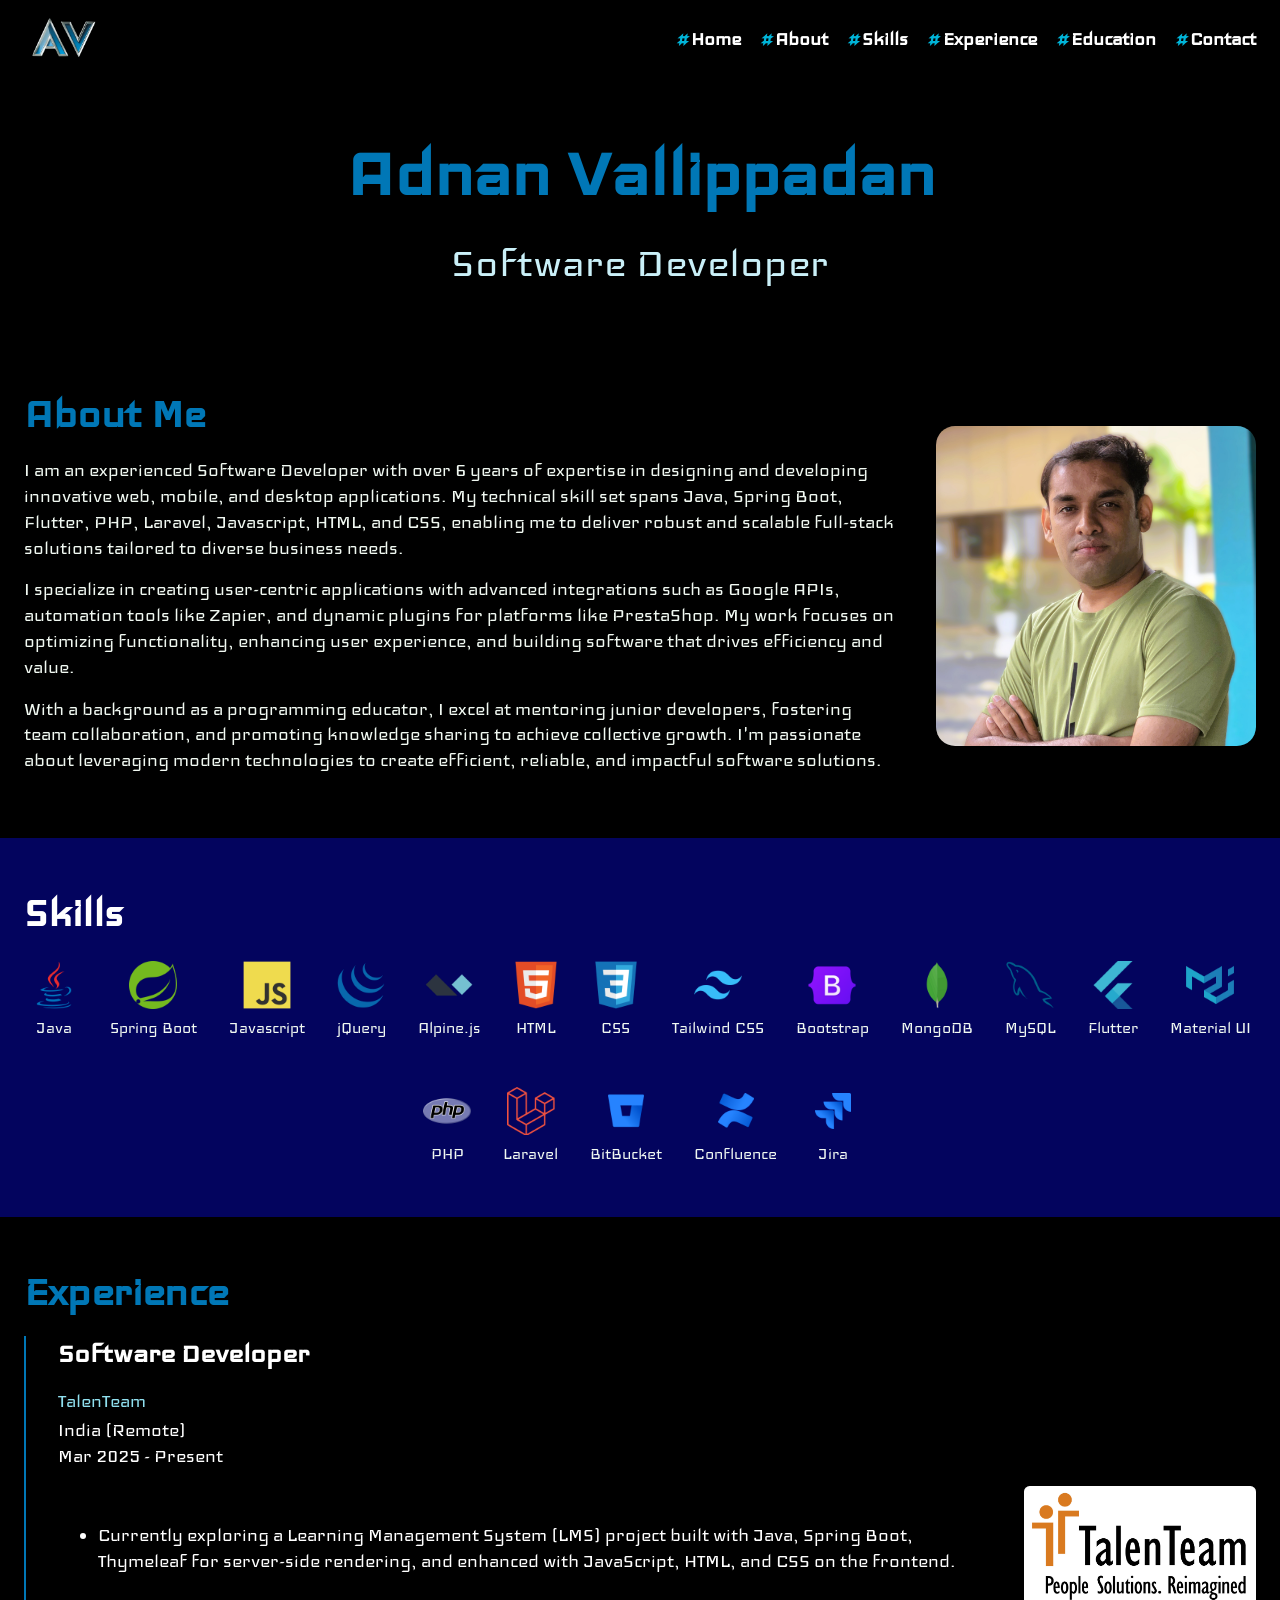
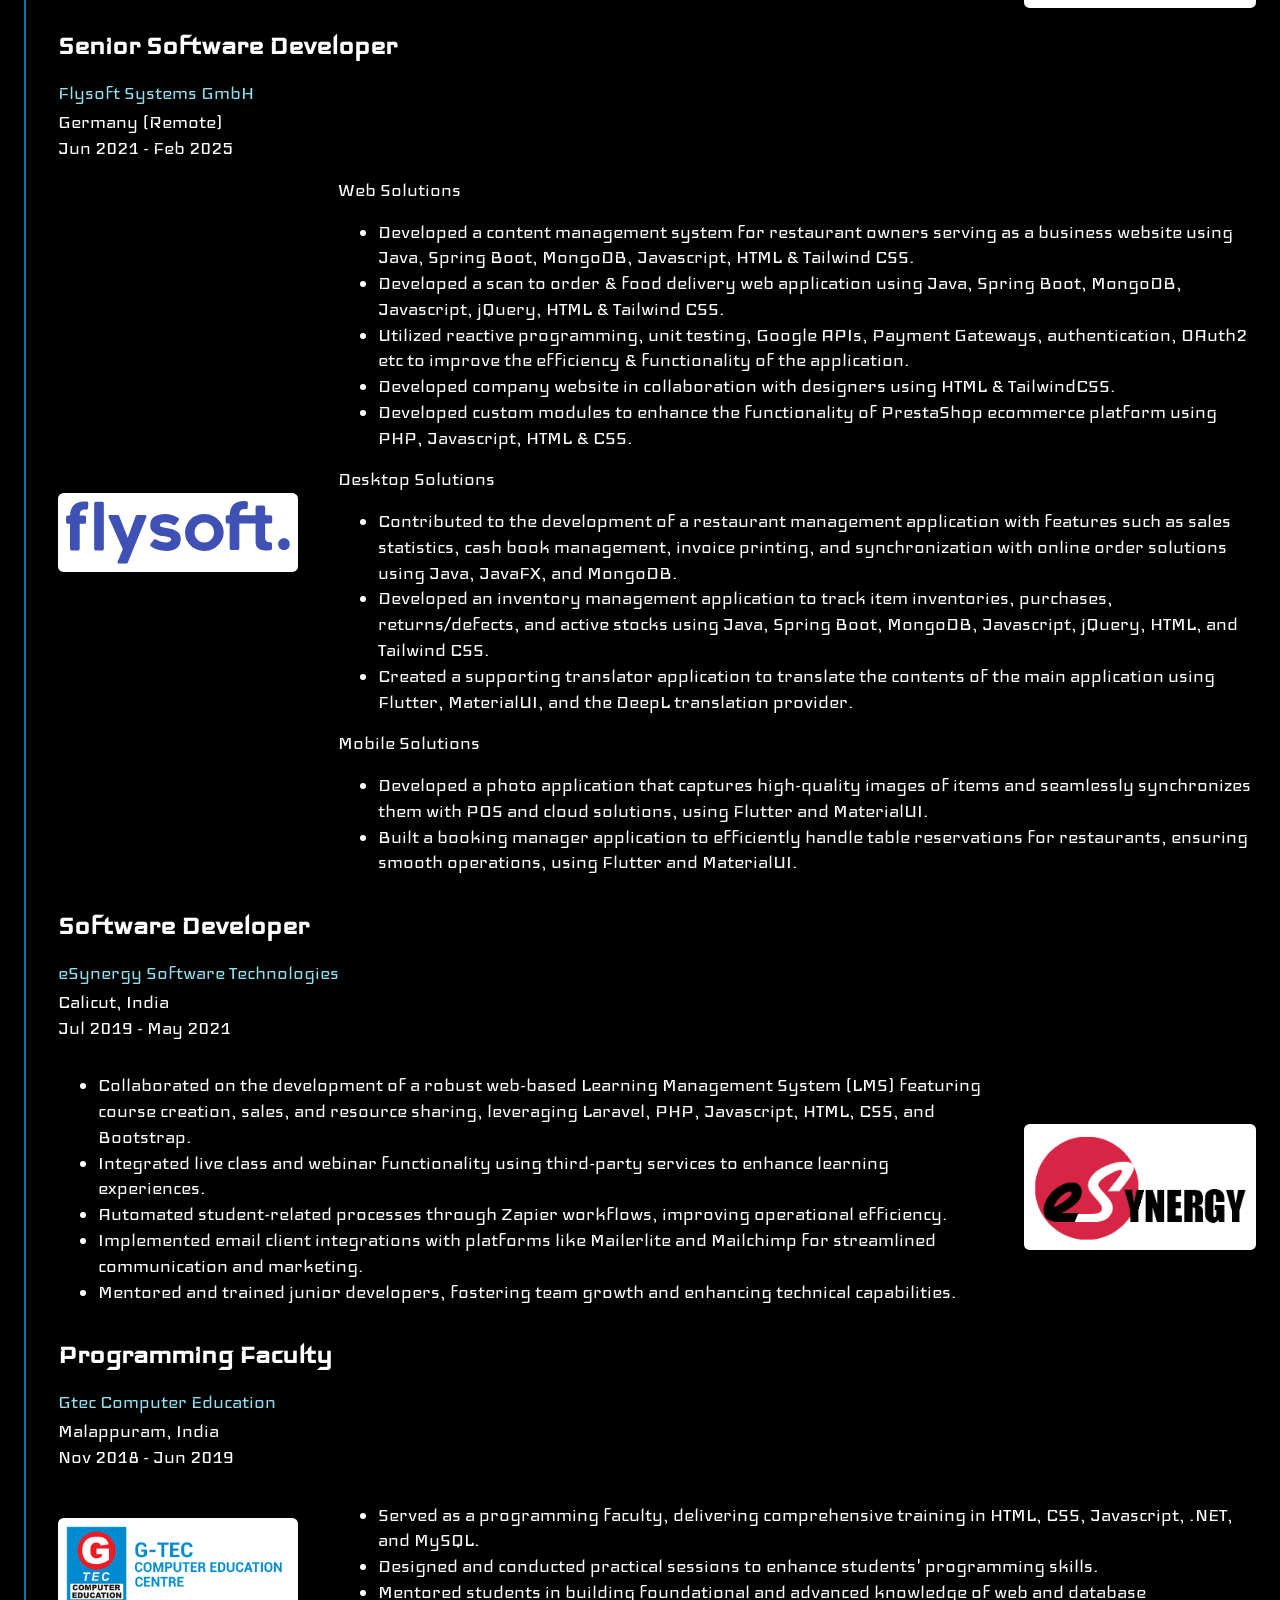
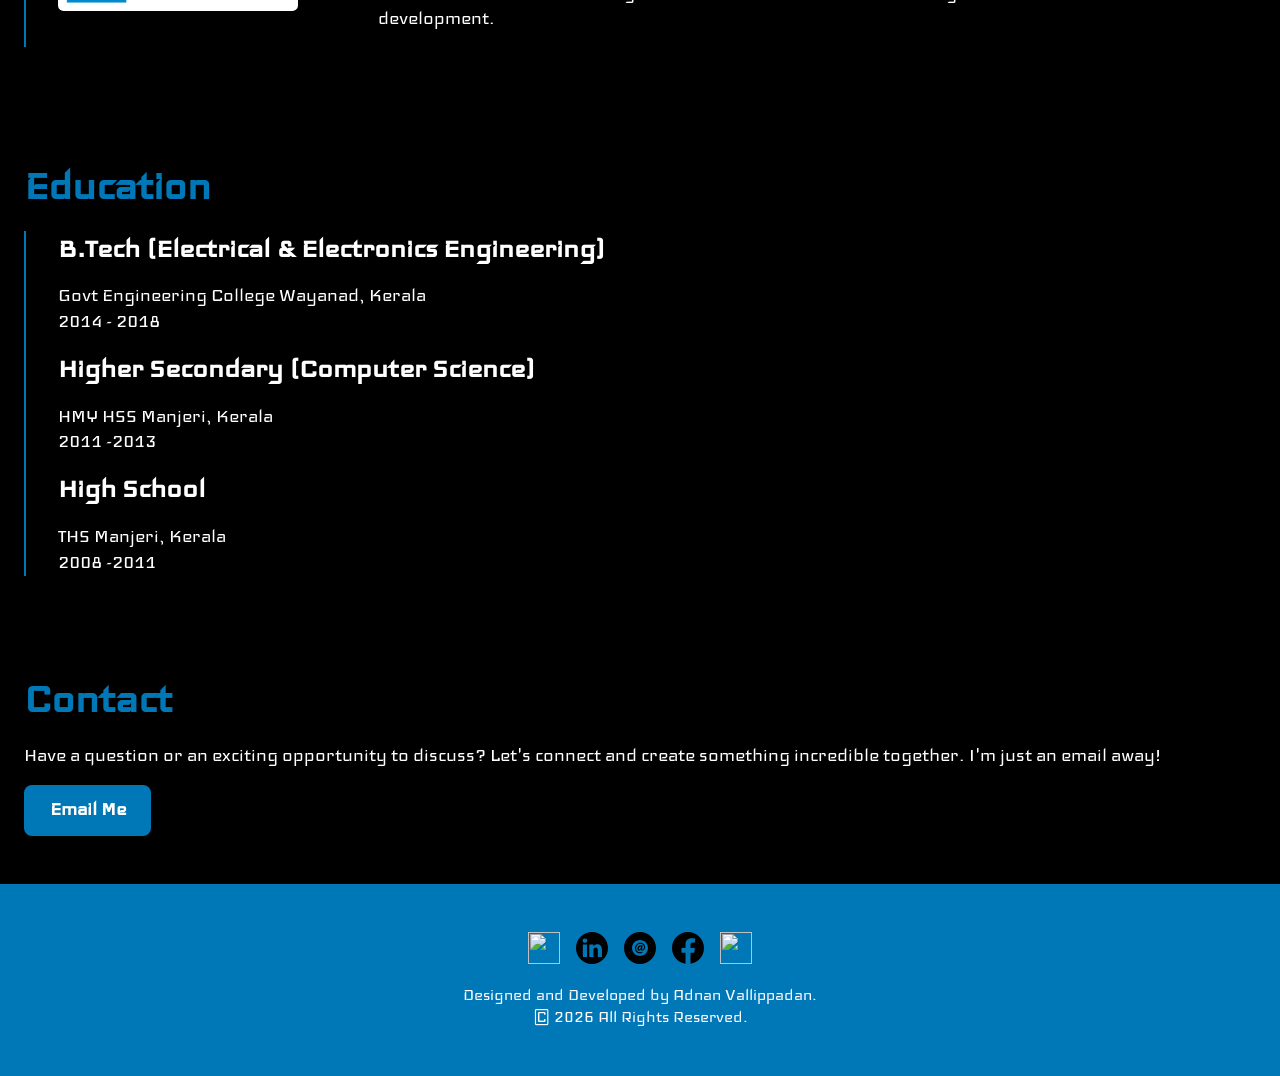
==== index.html @ 50000b9b "Updated profile image & company logos" ====
<!DOCTYPE html>
<html lang="en">

<head>
    <meta charset="UTF-8">
    <meta name="viewport" content="width=device-width, initial-scale=1.0">
    <title>Adnan Vallippadan | Software Developer Portfolio</title>
    <meta name="description"
        content="Explore the portfolio of Adnan Vallippadan, an experienced software developer specializing in Java, Spring Boot, Laravel, and innovative web application development.">
    <link rel="preconnect" href="https://fonts.googleapis.com">
    <link rel="preconnect" href="https://fonts.gstatic.com" crossorigin>
    <link href="https://fonts.googleapis.com/css2?family=Iceland&display=swap" rel="stylesheet">
    <link rel="stylesheet" href="./css/colors.css" />
    <link rel="stylesheet" href="./css/mycss.css" />
    <link rel="stylesheet" href="./css/fonts.css" />
    <link rel="stylesheet" href="./css/responsive.css" />

    <!-- Favicons -->
    <link rel="icon" type="image/png" href="./img/favicon/favicon-96x96.png" sizes="96x96" />
    <link rel="icon" type="image/svg+xml" href="./img/favicon/favicon.svg" />
    <link rel="shortcut icon" href="./img/favicon/favicon.ico" />
    <link rel="apple-touch-icon" sizes="180x180" href="./img/favicon/apple-touch-icon.png" />
    <meta name="apple-mobile-web-app-title" content="My Portfolio" />
    <link rel="manifest" href="./img/favicon/site.webmanifest" />

    <!-- Scripts -->
    <script defer src="./js/alpine.min.js"></script>
    <script src="./js/site.js"></script>
</head>

<body>

    <nav id="nav-header" x-data="{openMenu: false}">
        <div class="header" @mousedown.outside="openMenu = false">
            <div class="header-i">
                <img src="./img/logo/logo.png">
                <div class="header-links">
                    <a href="#home" class="font-semibold font-normal">Home</a>
                    <a href="#about" class="font-semibold font-normal">About</a>
                    <a href="#skills" class="font-semibold font-normal">Skills</a>
                    <a href="#experience" class="font-semibold font-normal">Experience</a>
                    <a href="#education" class="font-semibold font-normal">Education</a>
                    <a href="#contact" class="font-semibold font-normal">Contact</a>
                </div>
                <div class="menu-button">
                    <div @click="openMenu = !openMenu">
                        <img x-show="!openMenu" src="./img/icons/menu.svg">
                        <img x-show="openMenu" src="./img/icons/close.svg" style="display: none;">
                    </div>
                </div>
            </div>
            <div class="mobile-header" x-show="openMenu" style="display: none;">
                <a href="#home" class="font-semibold font-normal" @click="openMenu = false">Home</a>
                <a href="#about" class="font-semibold font-normal" @click="openMenu = false">About</a>
                <a href="#skills" class="font-semibold font-normal" @click="openMenu = false">Skills</a>
                <a href="#experience" class="font-semibold font-normal" @click="openMenu = false">Experience</a>
                <a href="#education" class="font-semibold font-normal" @click="openMenu = false">Education</a>
                <a href="#contact" class="font-semibold font-normal" @click="openMenu = false">Contact</a>
            </div>
        </div>
    </nav>

    <section id="hero-section">
        <div class="container" id="home">
            <div class="hero-title-container">
                <p class="font-xxx-large font-black" id="profile-name">Adnan Vallippadan</p>
                <p class="font-xx-large font-medium" id="designation">Software Developer</p>
            </div>
        </div>
    </section>

    <section id="about-section">
        <div class="container column-2" id="about">
            <div>
                <p class="font-xx-large font-bold sub-headline">About Me</p>
                <p class="font-normal font-regular mb-1">I am an experienced Software Developer with over 6 years of
                    expertise in designing and developing innovative web, mobile, and desktop applications. My
                    technical skill set spans Java, Spring Boot, Flutter, PHP, Laravel, Javascript, HTML, and CSS,
                    enabling me to deliver robust and scalable full-stack solutions tailored to diverse business
                    needs.</p>
                <p class="font-normal font-regular mb-1">I specialize in creating user-centric applications with
                    advanced integrations such as Google APIs, automation tools like Zapier, and dynamic plugins for
                    platforms like PrestaShop. My work focuses on optimizing functionality, enhancing user
                    experience, and building software that drives efficiency and value.</p>
                <p class="font-normal font-regular mb-1">With a background as a programming educator, I excel at
                    mentoring junior developers, fostering team collaboration, and promoting knowledge sharing to
                    achieve collective growth. I'm passionate about leveraging modern technologies to create
                    efficient, reliable, and impactful software solutions.</p>
            </div>
            <div id="about-image-container">
                <img src="./img/me.jpg" />
            </div>
        </div>
    </section>

    <section id="skills-section">
        <div class="container" id="skills">
            <p class="font-xx-large font-bold sub-headline">Skills</p>
            <div class="skill-images-container">
                <figure>
                    <img src="./img/skills/Java.png" alt="Java">
                    <figcaption class="font-medium font-small">Java</figcaption>
                </figure>
                <figure>
                    <img src="./img/skills/Spring.png" alt="Spring Boot">
                    <figcaption class="font-medium font-small">Spring Boot</figcaption>
                </figure>
                <figure>
                    <img src="./img/skills/JavaScript.png" alt="JavaScript">
                    <figcaption class="font-medium font-small">Javascript</figcaption>
                </figure>
                <figure>
                    <img src="./img/skills/jQuery.png" alt="jQuery">
                    <figcaption class="font-medium font-small">jQuery</figcaption>
                </figure>
                <figure>
                    <img src="./img/skills/Alpine.js.png" alt="Alpine.js">
                    <figcaption class="font-medium font-small">Alpine.js</figcaption>
                </figure>
                <figure>
                    <img src="./img/skills/HTML5.png" alt="HTML">
                    <figcaption class="font-medium font-small">HTML</figcaption>
                </figure>
                <figure>
                    <img src="./img/skills/CSS3.png" alt="CSS">
                    <figcaption class="font-medium font-small">CSS</figcaption>
                </figure>
                <figure>
                    <img src="./img/skills/TailwindCSS.png" alt="Tailwind CSS">
                    <figcaption class="font-medium font-small">Tailwind CSS</figcaption>
                </figure>
                <figure>
                    <img src="./img/skills/Bootstrap.png" alt="Bootstrap">
                    <figcaption class="font-medium font-small">Bootstrap</figcaption>
                </figure>
                <figure>
                    <img src="./img/skills/MongoDB.png" alt="MongoDB">
                    <figcaption class="font-medium font-small">MongoDB</figcaption>
                </figure>
                <figure>
                    <img src="./img/skills/MySQL.png" alt="MySQL">
                    <figcaption class="font-medium font-small">MySQL</figcaption>
                </figure>
                <figure>
                    <img src="./img/skills/Flutter.png" alt="Flutter">
                    <figcaption class="font-medium font-small">Flutter</figcaption>
                </figure>
                <figure>
                    <img src="./img/skills/MaterialUI.png" alt="MaterialUI">
                    <figcaption class="font-medium font-small">Material UI</figcaption>
                </figure>
                <figure>
                    <img src="./img/skills/PHP.png" alt="PHP">
                    <figcaption class="font-medium font-small">PHP</figcaption>
                </figure>
                <figure>
                    <img src="./img/skills/Laravel.png" alt="Laravel">
                    <figcaption class="font-medium font-small">Laravel</figcaption>
                </figure>
                <figure>
                    <img src="./img/skills/BitBucket.png" alt="BitBucket">
                    <figcaption class="font-medium font-small">BitBucket</figcaption>
                </figure>
                <figure>
                    <img src="./img/skills/Confluence.png" alt="Confluence">
                    <figcaption class="font-medium font-small">Confluence</figcaption>
                </figure>
                <figure>
                    <img src="./img/skills/Jira.png" alt="Jira">
                    <figcaption class="font-medium font-small">Jira</figcaption>
                </figure>
            </div>
        </div>
    </section>

    <section id="experience-section">
        <div class="container" id="experience">
            <p class="font-xx-large font-bold sub-headline">Experience</p>
            <div class="exp-outer">

                <div class="exp-1 mb-1">
                    <div>
                        <p class="font-large font-semibold mb-1">Software Developer</p>
                        <div class="mb-1">
                            <a href="https://talenteam.com/" target="_blank"
                                class="company-name font-normal font-regular mb-1 text-c-500">TalenTeam</a>
                            <p class="font-normal font-regular">India (Remote)</p>
                            <p class="font-normal font-regular text-c-500 mb-1">Mar 2025 - Present</p>
                        </div>
                        <div class="work-desctiption column-2">
                            <div>
                                <ul class="mb-1">
                                    <li class="font-normal font-regular mb-0.5">Currently exploring a Learning
                                        Management System (LMS) project built with Java, Spring Boot, Thymeleaf for
                                        server-side rendering, and enhanced with JavaScript, HTML, and CSS on the
                                        frontend.</li>
                                </ul>
                            </div>
                            <div class="company-image-container">
                                <a href="https://talenteam.com/" target="_blank" class="talenteam">
                                    <img src="./img/company/talenteam_logo.jpg">
                                </a>
                            </div>
                        </div>
                    </div>
                </div>

                <div class="exp-2 mb-1">
                    <div>
                        <p class="font-large font-semibold mb-1">Senior Software Developer</p>
                        <div class="mb-1">
                            <a href="https://flysoft.eu/" target="_blank"
                                class="company-name font-normal font-regular mb-1 text-c-500">Flysoft Systems GmbH</a>
                            <p class="font-normal font-regular">Germany (Remote)</p>
                            <p class="font-normal font-regular text-c-500 mb-1">Jun 2021 - Feb 2025</p>
                        </div>
                        <div class="work-desctiption column-2">
                            <div class="company-image-container">
                                <a href="https://flysoft.eu/" target="_blank" class="flysoft">
                                    <img src="./img/company/flysoft_logo.svg">
                                </a>
                            </div>
                            <div>
                                <p class="font-normal font-medium mb-1">Web Solutions</p>
                                <ul class="mb-1">
                                    <li class="font-normal font-regular mb-0.5">Developed a content management
                                        system for
                                        restaurant owners serving as a business website using Java, Spring Boot,
                                        MongoDB,
                                        Javascript, HTML & Tailwind CSS.</li>
                                    <li class="font-normal font-regular mb-0.5">Developed a scan to order & food
                                        delivery
                                        web application using Java, Spring Boot, MongoDB, Javascript, jQuery, HTML &
                                        Tailwind CSS. </li>
                                    <li class="font-normal font-regular mb-0.5">Utilized reactive programming, unit
                                        testing,
                                        Google APIs, Payment Gateways, authentication, OAuth2 etc to improve the
                                        efficiency
                                        & functionality of the application.</li>
                                    <li class="font-normal font-regular mb-0.5">Developed company website in
                                        collaboration
                                        with designers using HTML & TailwindCSS.</li>
                                    <li class="font-normal font-regular mb-0.5">Developed custom modules to enhance
                                        the
                                        functionality of PrestaShop ecommerce platform using PHP, Javascript, HTML &
                                        CSS.
                                    </li>
                                </ul>
                                <p class="font-normal font-medium mb-1">Desktop Solutions</p>
                                <ul class="mb-1">
                                    <li class="font-normal font-regular mb-0.5">Contributed to the development of a
                                        restaurant management application with features such as sales statistics,
                                        cash book
                                        management, invoice printing, and synchronization with online order
                                        solutions using
                                        Java, JavaFX, and MongoDB.</li>
                                    <li class="font-normal font-regular mb-0.5">Developed an inventory management
                                        application to track item inventories, purchases, returns/defects, and
                                        active stocks
                                        using Java, Spring Boot, MongoDB, Javascript, jQuery, HTML, and Tailwind
                                        CSS.</li>
                                    <li class="font-normal font-regular mb-0.5">Created a supporting translator
                                        application
                                        to translate the contents of the main application using Flutter, MaterialUI,
                                        and the
                                        DeepL translation provider.</li>
                                </ul>
                                <p class="font-normal font-medium mb-1">Mobile Solutions</p>
                                <ul class="mb-1">
                                    <li class="font-normal font-regular mb-0.5">Developed a photo application that
                                        captures
                                        high-quality images of items and seamlessly synchronizes them with POS and
                                        cloud
                                        solutions, using Flutter and MaterialUI.</li>
                                    <li class="font-normal font-regular mb-0.5">Built a booking manager application
                                        to
                                        efficiently handle table reservations for restaurants, ensuring smooth
                                        operations,
                                        using Flutter and MaterialUI.</li>
                                </ul>
                            </div>
                        </div>
                    </div>
                </div>

                <div class="exp-3 mb-1">
                    <div>
                        <p class="font-large font-semibold mb-1">Software Developer</p>
                        <div class="mb-1">
                            <a href="https://www.esynergysoft.com/" target="_blank"
                                class="company-name font-normal font-regular mb-1 text-c-500">eSynergy Software Technologies</a>
                            <p class="font-normal font-regular">Calicut, India</p>
                            <p class="font-normal font-regular text-c-500 mb-1">Jul 2019 - May 2021</p>
                        </div>
                        <div class="work-desctiption column-2">
                            <div>
                                <ul class="mb-1">
                                    <li class="font-normal font-regular mb-0.5">Collaborated on the development of a
                                        robust web-based Learning Management System (LMS) featuring course creation,
                                        sales, and resource sharing, leveraging Laravel, PHP, Javascript, HTML, CSS,
                                        and Bootstrap.</li>
                                    <li class="font-normal font-regular mb-0.5">Integrated live class and webinar
                                        functionality using third-party services to enhance learning experiences.
                                    </li>
                                    <li class="font-normal font-regular mb-0.5">Automated student-related processes
                                        through Zapier workflows, improving operational efficiency.</li>
                                    <li class="font-normal font-regular mb-0.5">Implemented email client
                                        integrations with platforms like Mailerlite and Mailchimp for streamlined
                                        communication and marketing.</li>
                                    <li class="font-normal font-regular mb-0.5">Mentored and trained junior
                                        developers, fostering team growth and enhancing technical capabilities.</li>
                                </ul>
                            </div>
                            <div class="company-image-container">
                                <a href="https://www.esynergysoft.com/" target="_blank" class="esynergy">
                                    <img src="./img/company/esynergy_logo.png">
                                </a>
                            </div>
                        </div>
                    </div>
                </div>

                <div class="exp-4 mb-1">
                    <div>
                        <p class="font-large font-semibold mb-1">Programming Faculty</p>
                        <div class="mb-1">
                            <a href="https://www.gteceducation.com/" target="_blank"
                                class="company-name font-normal font-regular mb-1 text-c-500">Gtec Computer Education</a>
                            <p class="font-normal font-regular">Malappuram, India</p>
                            <p class="font-normal font-regular text-c-500 mb-1">Nov 2018 - Jun 2019</p>
                        </div>
                        <div class="work-desctiption column-2">
                            <div class="company-image-container">
                                <a href="https://www.gteceducation.com/" target="_blank" class="gtec">
                                    <img src="./img/company/gtec_logo.png">
                                </a>
                            </div>
                            <div>
                                <ul class="mb-1">
                                    <li class="font-normal font-regular mb-0.5">Served as a programming faculty,
                                        delivering comprehensive training in HTML, CSS, Javascript, .NET, and MySQL.
                                    </li>
                                    <li class="font-normal font-regular mb-0.5">Designed and conducted practical
                                        sessions to enhance students' programming skills.</li>
                                    <li class="font-normal font-regular mb-0.5">Mentored students in building
                                        foundational and advanced knowledge of web and database development.</li>
                                </ul>
                            </div>
                        </div>
                    </div>
                </div>
            </div>
        </div>
    </section>

    <section id="education-section">
        <div class="container" id="education">
            <p class="font-xx-large font-bold sub-headline">Education</p>
            <div class="education-outer">
                <div class="education-1 mb-1">
                    <p class="font-large font-semibold mb-1">B.Tech (Electrical & Electronics Engineering)</p>
                    <p class="font-normal font-regular mb-0.5 text-c-500">Govt Engineering College Wayanad, Kerala
                    </p>
                    <p class="font-normal font-regular mb-0.5 text-c-500">2014 - 2018</p>
                </div>
                <div class="education-2 mb-1">
                    <p class="font-large font-semibold mb-1">Higher Secondary (Computer Science)</p>
                    <p class="font-normal font-regular mb-0.5 text-c-500">HMY HSS Manjeri, Kerala</p>
                    <p class="font-normal font-regular mb-0.5 text-c-500">2011 -2013</p>
                </div>
                <div class="education-3">
                    <p class="font-large font-semibold mb-1">High School</p>
                    <p class="font-normal font-regular mb-0.5 text-c-500">THS Manjeri, Kerala</p>
                    <p class="font-normal font-regular mb-0.5 text-c-500">2008 -2011</p>
                </div>
            </div>
        </div>
    </section>

    <section id="contact-section">
        <div class="container" id="contact">
            <p class="font-xx-large font-bold sub-headline">Contact</p>
            <p class="font-normal font-regular mb-1 text-c-500">Have a question or an exciting opportunity to
                discuss? Let's connect and create something incredible together. I'm just an email away!</p>
            <a class="btn-primary font-normal font-semibold" href="mailto:adnanvp10@gmail.com">Email Me</a>
        </div>
    </section>

    <footer id="footer-section">
        <div class="container" id="footer">
            <div class="social-media mb-1">
                <a href="https://github.com/adnan-vallippadan" target="_blank">
                    <img src="./img/social-media/github.svg">
                </a>
                <a href="https://www.linkedin.com/in/adnan-vallippadan/" target="_blank">
                    <img src="./img/social-media/linkedin.svg">
                </a>
                <a href="mailto:adnanvp9@gmail.com">
                    <img src="./img/social-media/email.svg">
                </a>
                <a href="https://www.facebook.com/adnan.vp.9/">
                    <img src="./img/social-media/facebook.svg" target="_blank">
                </a>
                <a href="https://www.instagram.com/adnan_vallippadan/">
                    <img src="./img/social-media/instagram.svg" target="_blank">
                </a>
            </div>
            <div class="font-small font-medium footer-labels">
                <p class="mb-0.5">Designed and Developed by Adnan&nbsp;Vallippadan.</p>
                <p>&copy; <span id="year"></span> All Rights Reserved.</p>
            </div>
        </div>
    </footer>

    <div id="loading-animation">
        <div class="inner">
            <div class="loader"></div>
        </div>
    </div>

    <!-- <div id="designer-block-1" class="designer-block"></div>
    <div id="designer-block-2" class="designer-block"></div> -->

    <script type="text/javascript">
        site.initialize();
    </script>
    <!-- Google tag (gtag.js) -->
    <script async src="https://www.googletagmanager.com/gtag/js?id=G-11XJTH74Q6"></script>
    <script>
        window.dataLayer = window.dataLayer || [];
        function gtag() { dataLayer.push(arguments); }
        gtag('js', new Date());

        gtag('config', 'G-11XJTH74Q6');
    </script>
</body>

</html>
---- css/colors.css ----
:root {

  --primary-900: #03045E;
  --primary-700: #0077B6;
  --primary-500: #00B4D8;
  --primary-300: #48CAE4;
  --primary-100: #90E0EF;

  --background-color: #000000;

  --text-900: #ffffff;
  --text-700: #F1F9F2;
  --text-500: #CAF0F8;

}
---- css/mycss.css ----
:root {
    --maxWidth: 84rem;
    --padding: 3rem 1.5rem;
}

html {
    scroll-padding-top: 4rem;
}

body {
    margin: 0;
    background-color: var(--background-color);
    overflow-x: hidden;
    line-height: 1.15;
    scroll-behavior: smooth;
}

p {
    margin: 0;
}

.container {
    padding: var(--padding);
    max-width: var(--maxWidth);
    margin-left: auto;
    margin-right: auto;
}

.sub-headline {
    color: var(--primary-700);
    margin-bottom: 1rem;
}

.column-2 {
    display: flex;
    gap: 2.5rem;
    align-items: center;
}

.mb-1 {
    margin-bottom: 1rem;
}

.designer-block {
    height: 6rem;
    width: 6rem;
    border: 0.15rem solid var(--text-500);
    position: absolute;
    opacity: 0.3;
}

#designer-block-1 {
    right: -30px;
    top: 350px;
}

#designer-block-2 {
    left: -70px;
    top: 700px;
}

nav#nav-header {
    position: sticky;
    background-color: var(--background-color);
    top: 0;
    right: 0;
    left: 0;
    z-index: 10;
}

.header-i {
    display: flex;
    justify-content: space-between;
    align-items: center;
    padding: 0 1.5rem;
    max-width: var(--maxWidth);
    margin-left: auto;
    margin-right: auto;
}

.header-i>img {
    height: 5rem;
    width: 5rem;
}

.menu-button {
    display: none;
}

.menu-button img {
    height: 1.75rem;
    width: auto;
}

.mobile-header {
    display: none;
    background-color: var(--background-color);
    padding: 1rem;
    position: fixed;
    left: 0;
    right: 0;
    border-top: 2px solid var(--text-900);
    border-bottom: 2px solid var(--text-900);
}

.mobile-header>a {
    padding-top: 0.65rem;
    padding-bottom: 0.65rem;
    text-decoration: none;
    color: var(--text-900);
    display: block;
}

.header-links>a {
    gap: 1rem;
    text-decoration: none;
    margin-left: 1rem;
    color: var(--text-900);
}

.header-links>a::before,
.mobile-header>a::before {
    content: "#";
    color: var(--primary-500);
    padding-right: 0.2rem;
}

.header-links>a:hover {
    text-decoration: underline;
}

#hero-section img {
    border-radius: 50%;
    height: 20rem;
    width: 20rem;
}

#hero-section>div {
    text-align: center;
}

#profile-name {
    color: var(--primary-700);
}

#designation {
    margin-top: 1rem;
    color: var(--text-500);
}

#about-section p:not(.sub-headline) {
    color: var(--text-700);
}

#about-image-container>img {
    height: auto;
    width: 20rem;
    border-radius: 6%;
}

#skills-section {
    background-color: var(--primary-900);
}

#skills-section .sub-headline {
    color: var(--text-900);
}

.skill-images-container {
    display: flex;
    row-gap: 2.5rem;
    column-gap: 1.5rem;
    flex-wrap: wrap;
    justify-content: center;
    align-items: center;
}

.skill-images-container img {
    height: 3rem;
    width: auto;
    vertical-align: top;
}

.skill-images-container figcaption {
    text-align: center;
    color: var(--text-700);
    padding-top: 0.5rem;
}

.skill-images-container figure {
    display: inline-block;
    text-align: center;
    margin: 0.25rem;
}

#experience-section .exp-outer,
#education-section .education-outer {
    border-left-width: 2px;
    border-left-style: solid;
    padding-left: 2rem;
    border-color: var(--primary-700);
    color: var(--text-900);
}

.exp-outer a {
    text-decoration: none;
    color: var(--text-c-900);
}

.exp-outer .duration,
.exp-outer .location {
    margin-left: 1.5rem;
}

.exp-outer .company-name {
    padding-bottom: 0.2rem;
    display: block;
    margin-bottom: 0;
    color: var(--primary-100);
}

.company-image-container img {
    width: 14rem;
    height: auto;
    background-color: #ffffff;
    padding: 0.25rem;
    border-radius: 0.35rem;
}

.company-image-container .flysoft img, .company-image-container .gtec img {
    padding: 0.5rem;
}

#contact-section {
    color: var(--text-900);
}

.btn-primary {
    padding: 0.8rem 1.6rem;
    background-color: var(--primary-700);
    color: var(--text-900);
    border-radius: 0.5rem;
    text-decoration: none;
    display: block;
    width: fit-content;
}

#footer-section {
    background-color: var(--primary-700);
}

#footer-section .social-media {
    display: flex;
    gap: 1rem;
    justify-content: center;
    align-items: center;
}

#footer-section .social-media>a {
    text-decoration: none;
}

#footer-section .social-media img {
    height: 2rem;
    width: 2rem;
}

#footer-section .footer-labels {
    text-align: center;
    color: var(--text-900);
}

#loading-animation {
    position: fixed;
    z-index: 10;
    top: 0;
    bottom: 0;
    right: 0;
    left: 0;
    background-color: var(--background-color);
    margin: auto;
}

#loading-animation>.inner {
    height: 100%;
    width: 100%;
    display: flex;
    align-items: center;
    justify-content: center;
}

#loading-animation .loader {
    height: 80px;
    aspect-ratio: 1;
    display: grid;
}

#loading-animation .loader:before,
#loading-animation .loader:after {
    content: "";
    --c: no-repeat linear-gradient(var(--primary-700) 0 0);
    background: var(--c), var(--c);
    background-size: 25% 50%;
    animation: l5 1.5s infinite linear;
}

#loading-animation .loader:after {
    transform: scale(-1);
}

@keyframes l5 {

    0%,
    5% {
        background-position: 33.4% 100%, 66.6% 100%
    }

    25% {
        background-position: 33.4% 100%, 100% 0
    }

    50% {
        background-position: 0 0, 100% 0
    }

    75% {
        background-position: 0 0, 66.6% 100%
    }

    95%,
    100% {
        background-position: 33.4% 100%, 66.6% 100%
    }
}
---- css/fonts.css ----
.font-x-small {
    font-size: 0.8rem;
}

.font-small {
    font-size: 1.2rem;
}

.font-normal {
    font-size: 1.4rem;
}

.font-large {
    font-size: 2rem;
}

.font-x-large {
    font-size: 2.5rem;
}

.font-xx-large {
    font-size: 3rem;
}

.font-xxx-large {
    font-size: 5rem;
}

.font-thin {
    font-family: "Iceland", sans-serif;
    font-weight: 100;
    font-style: normal;
}

.font-extralight {
    font-family: "Iceland", sans-serif;
    font-weight: 200;
    font-style: normal;
}

.font-light {
    font-family: "Iceland", sans-serif;
    font-weight: 300;
    font-style: normal;
}

.font-regular {
    font-family: "Iceland", sans-serif;
    font-weight: 400;
    font-style: normal;
}

.font-medium {
    font-family: "Iceland", sans-serif;
    font-weight: 500;
    font-style: normal;
}

.font-semibold {
    font-family: "Iceland", sans-serif;
    font-weight: 600;
    font-style: normal;
}

.font-bold {
    font-family: "Iceland", sans-serif;
    font-weight: 700;
    font-style: normal;
}

.font-extrabold {
    font-family: "Iceland", sans-serif;
    font-weight: 800;
    font-style: normal;
}

.font-black {
    font-family: "Iceland", sans-serif;
    font-weight: 900;
    font-style: normal;
}

.font-thin-italic {
    font-family: "Iceland", sans-serif;
    font-weight: 100;
    font-style: italic;
}

.font-extralight-italic {
    font-family: "Iceland", sans-serif;
    font-weight: 200;
    font-style: italic;
}

.font-light-italic {
    font-family: "Iceland", sans-serif;
    font-weight: 300;
    font-style: italic;
}

.font-regular-italic {
    font-family: "Iceland", sans-serif;
    font-weight: 400;
    font-style: italic;
}

.font-medium-italic {
    font-family: "Iceland", sans-serif;
    font-weight: 500;
    font-style: italic;
}

.font-semibold-italic {
    font-family: "Iceland", sans-serif;
    font-weight: 600;
    font-style: italic;
}

.font-bold-italic {
    font-family: "Iceland", sans-serif;
    font-weight: 700;
    font-style: italic;
}

.font-extrabold-italic {
    font-family: "Iceland", sans-serif;
    font-weight: 800;
    font-style: italic;
}

.font-black-italic {
    font-family: "Iceland", sans-serif;
    font-weight: 900;
    font-style: italic;
}

@media (max-width: 640px) {
    .font-normal {
        font-size: 1.25rem;
    }

    .font-large {
        font-size: 1.35rem;
    }

    .font-x-large {
        font-size: 1.5rem;
    }

    .font-xx-large {
        font-size: 2rem;
    }

    .font-xxx-large {
        font-size: 3rem;
    }
}
---- css/responsive.css ----
/* Media Queries */
@media (max-width: 1024px) {}

@media (max-width: 768px) {
    .header-i>img {
        height: 3rem;
        width: 3rem;
    }
}

@media (max-width: 640px) {
    .container {
        padding: 1.5rem;
    }
    .column-2 {
        flex-wrap: wrap;
    }
    .header-i {
            padding: 0.5rem 1.5rem;
    }
    .header-links {
        display: none;
    }

    .menu-button {
        display: block;
    }

    .mobile-header {
        display: block;
    }

    #about-image-container {
        margin-left: auto;
        margin-right: auto;
    }

    #about-image-container>img {
        height: auto;
        width: 16rem;
    }

    .company-image-container {
        display: none;
    }

    #experience-section .exp-outer, #education-section .education-outer {
        padding-left: 1.25rem;
    }

}
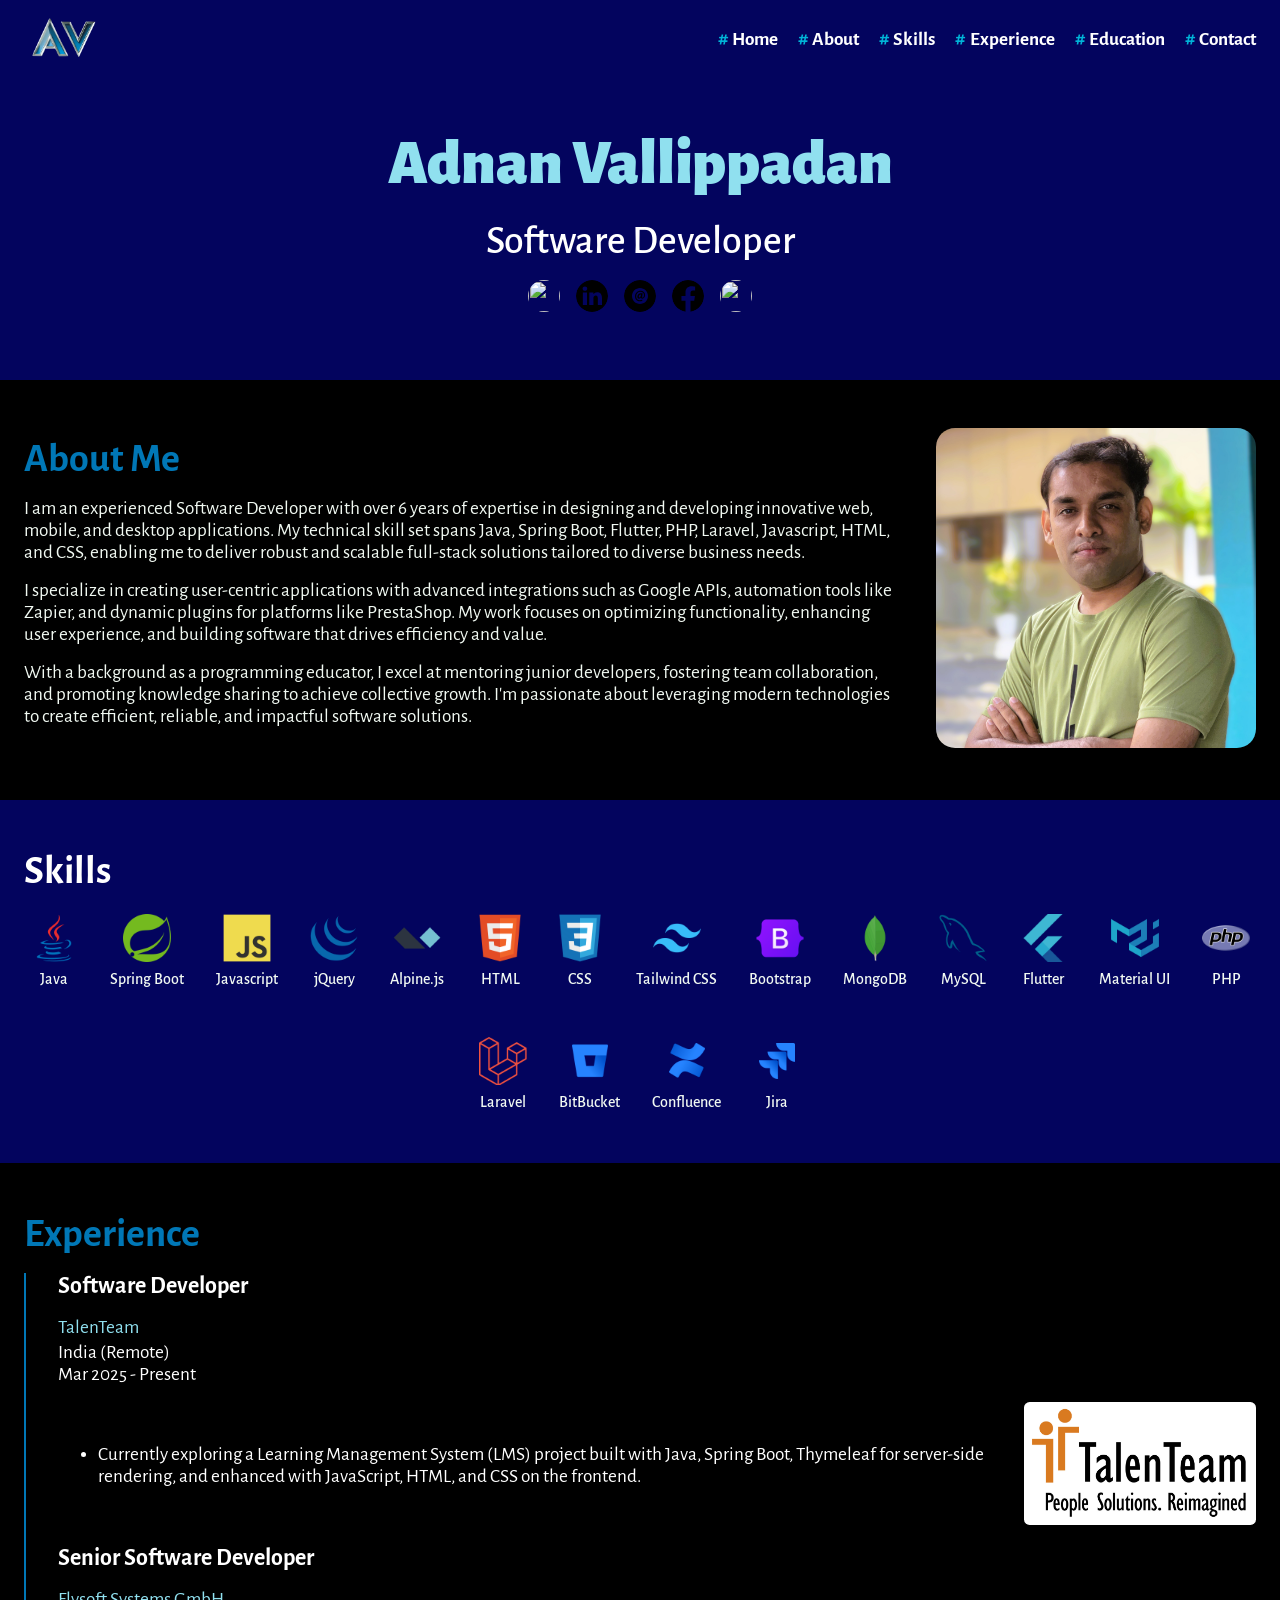
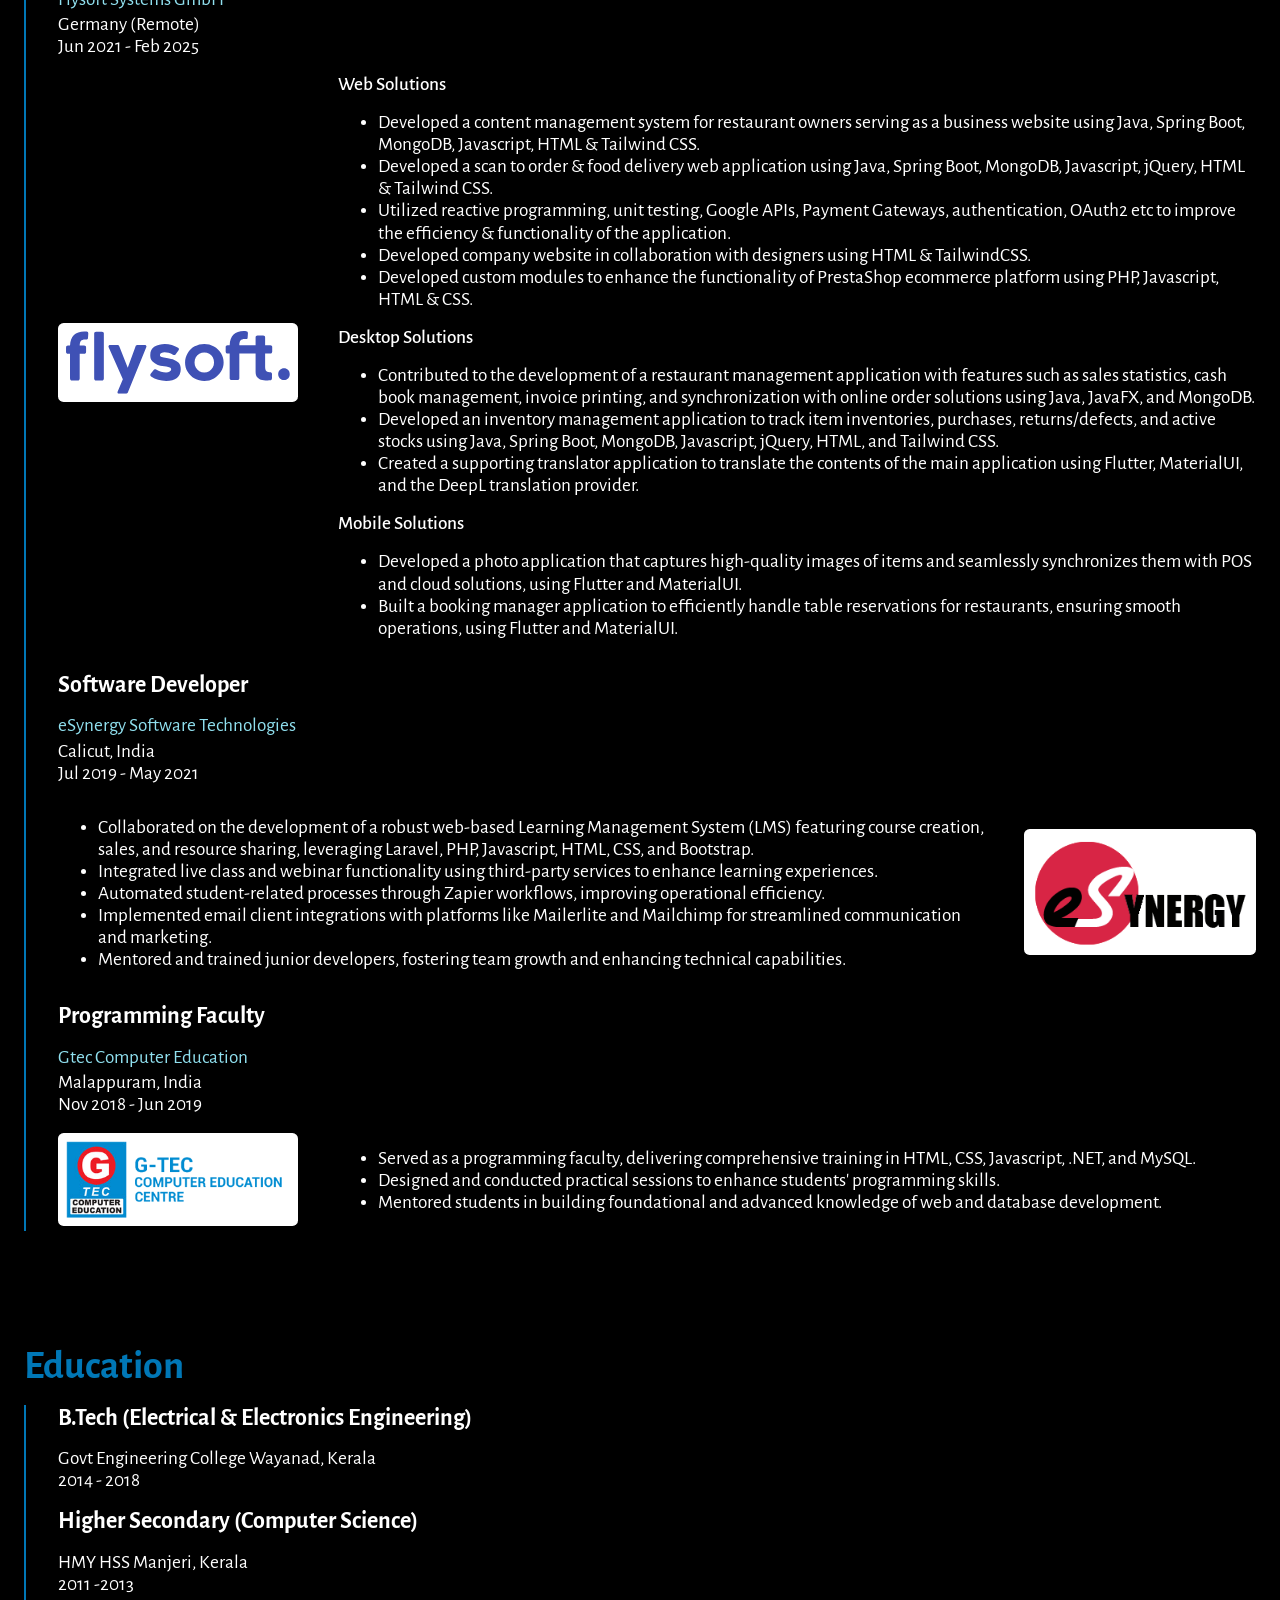
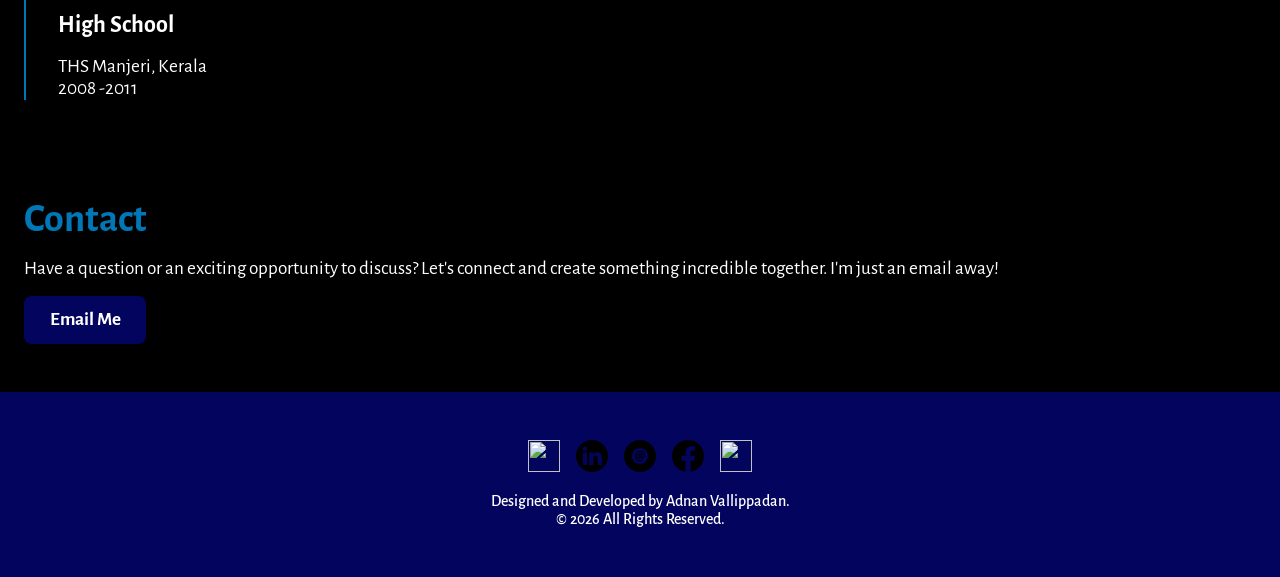
==== commit 188f0425: "Updated font family" ====
--- a/index.html
+++ b/index.html
@@ -7,9 +7,12 @@
     <title>Adnan Vallippadan | Software Developer Portfolio</title>
     <meta name="description"
         content="Explore the portfolio of Adnan Vallippadan, an experienced software developer specializing in Java, Spring Boot, Laravel, and innovative web application development.">
+    <!-- Google Fonts -->
     <link rel="preconnect" href="https://fonts.googleapis.com">
     <link rel="preconnect" href="https://fonts.gstatic.com" crossorigin>
-    <link href="https://fonts.googleapis.com/css2?family=Iceland&display=swap" rel="stylesheet">
+    <link rel="stylesheet"
+        href="https://fonts.googleapis.com/css2?family=Alegreya+Sans:ital,wght@0,100;0,300;0,400;0,500;0,700;0,800;0,900;1,100;1,300;1,400;1,500;1,700;1,800;1,900&display=swap">
+
     <link rel="stylesheet" href="./css/colors.css" />
     <link rel="stylesheet" href="./css/mycss.css" />
     <link rel="stylesheet" href="./css/fonts.css" />
@@ -65,6 +68,23 @@
             <div class="hero-title-container">
                 <p class="font-xxx-large font-black" id="profile-name">Adnan Vallippadan</p>
                 <p class="font-xx-large font-medium" id="designation">Software Developer</p>
+                <div class="social-media mb-1">
+                    <a href="https://github.com/adnan-vallippadan" target="_blank">
+                        <img src="./img/social-media/github.svg">
+                    </a>
+                    <a href="https://www.linkedin.com/in/adnan-vallippadan/" target="_blank">
+                        <img src="./img/social-media/linkedin.svg">
+                    </a>
+                    <a href="mailto:adnanvp9@gmail.com">
+                        <img src="./img/social-media/email.svg">
+                    </a>
+                    <a href="https://www.facebook.com/adnan.vp.9/">
+                        <img src="./img/social-media/facebook.svg" target="_blank">
+                    </a>
+                    <a href="https://www.instagram.com/adnan_vallippadan/">
+                        <img src="./img/social-media/instagram.svg" target="_blank">
+                    </a>
+                </div>
             </div>
         </div>
     </section>
@@ -288,7 +308,8 @@
                         <p class="font-large font-semibold mb-1">Software Developer</p>
                         <div class="mb-1">
                             <a href="https://www.esynergysoft.com/" target="_blank"
-                                class="company-name font-normal font-regular mb-1 text-c-500">eSynergy Software Technologies</a>
+                                class="company-name font-normal font-regular mb-1 text-c-500">eSynergy Software
+                                Technologies</a>
                             <p class="font-normal font-regular">Calicut, India</p>
                             <p class="font-normal font-regular text-c-500 mb-1">Jul 2019 - May 2021</p>
                         </div>
@@ -325,7 +346,8 @@
                         <p class="font-large font-semibold mb-1">Programming Faculty</p>
                         <div class="mb-1">
                             <a href="https://www.gteceducation.com/" target="_blank"
-                                class="company-name font-normal font-regular mb-1 text-c-500">Gtec Computer Education</a>
+                                class="company-name font-normal font-regular mb-1 text-c-500">Gtec Computer
+                                Education</a>
                             <p class="font-normal font-regular">Malappuram, India</p>
                             <p class="font-normal font-regular text-c-500 mb-1">Nov 2018 - Jun 2019</p>
                         </div>
--- a/css/mycss.css
+++ b/css/mycss.css
@@ -61,7 +61,7 @@
 
 nav#nav-header {
     position: sticky;
-    background-color: var(--background-color);
+    background-color: var(--primary-900);
     top: 0;
     right: 0;
     left: 0;
@@ -95,7 +95,7 @@
 .mobile-header {
     display: none;
     background-color: var(--background-color);
-    padding: 1rem;
+    padding: 1rem 1.5rem;
     position: fixed;
     left: 0;
     right: 0;
@@ -129,6 +129,10 @@
     text-decoration: underline;
 }
 
+#hero-section {
+    background-color: var(--primary-900);
+}
+
 #hero-section img {
     border-radius: 50%;
     height: 20rem;
@@ -140,12 +144,12 @@
 }
 
 #profile-name {
-    color: var(--primary-700);
+    color: var(--primary-100);
 }
 
 #designation {
     margin-top: 1rem;
-    color: var(--text-500);
+    color: var(--text-900);
 }
 
 #about-section p:not(.sub-headline) {
@@ -227,7 +231,8 @@
     border-radius: 0.35rem;
 }
 
-.company-image-container .flysoft img, .company-image-container .gtec img {
+.company-image-container .flysoft img,
+.company-image-container .gtec img {
     padding: 0.5rem;
 }
 
@@ -237,7 +242,7 @@
 
 .btn-primary {
     padding: 0.8rem 1.6rem;
-    background-color: var(--primary-700);
+    background-color: var(--primary-900);
     color: var(--text-900);
     border-radius: 0.5rem;
     text-decoration: none;
@@ -246,21 +251,24 @@
 }
 
 #footer-section {
-    background-color: var(--primary-700);
-}
-
-#footer-section .social-media {
+    background-color: var(--primary-900);
+}
+
+#footer-section .social-media,
+#hero-section .social-media {
     display: flex;
     gap: 1rem;
     justify-content: center;
     align-items: center;
 }
 
-#footer-section .social-media>a {
-    text-decoration: none;
-}
-
-#footer-section .social-media img {
+#footer-section .social-media>a,
+#hero-section .social-media>a {
+    text-decoration: none;
+}
+
+#footer-section .social-media img,
+#hero-section .social-media img {
     height: 2rem;
     width: 2rem;
 }
@@ -268,6 +276,10 @@
 #footer-section .footer-labels {
     text-align: center;
     color: var(--text-900);
+}
+
+#hero-section .social-media {
+    margin-top: 1rem;
 }
 
 #loading-animation {
--- a/css/fonts.css
+++ b/css/fonts.css
@@ -3,133 +3,133 @@
 }
 
 .font-small {
+    font-size: 1rem;
+}
+
+.font-normal {
     font-size: 1.2rem;
 }
 
-.font-normal {
-    font-size: 1.4rem;
+.font-large {
+    font-size: 1.5rem;
 }
 
-.font-large {
+.font-x-large {
     font-size: 2rem;
 }
 
-.font-x-large {
+.font-xx-large {
     font-size: 2.5rem;
 }
 
-.font-xx-large {
-    font-size: 3rem;
-}
-
 .font-xxx-large {
-    font-size: 5rem;
+    font-size: 4rem;
 }
 
 .font-thin {
-    font-family: "Iceland", sans-serif;
+    font-family: "Alegreya Sans", sans-serif;
     font-weight: 100;
     font-style: normal;
 }
 
 .font-extralight {
-    font-family: "Iceland", sans-serif;
+    font-family: "Alegreya Sans", sans-serif;
     font-weight: 200;
     font-style: normal;
 }
 
 .font-light {
-    font-family: "Iceland", sans-serif;
+    font-family: "Alegreya Sans", sans-serif;
     font-weight: 300;
     font-style: normal;
 }
 
 .font-regular {
-    font-family: "Iceland", sans-serif;
+    font-family: "Alegreya Sans", sans-serif;
     font-weight: 400;
     font-style: normal;
 }
 
 .font-medium {
-    font-family: "Iceland", sans-serif;
+    font-family: "Alegreya Sans", sans-serif;
     font-weight: 500;
     font-style: normal;
 }
 
 .font-semibold {
-    font-family: "Iceland", sans-serif;
+    font-family: "Alegreya Sans", sans-serif;
     font-weight: 600;
     font-style: normal;
 }
 
 .font-bold {
-    font-family: "Iceland", sans-serif;
+    font-family: "Alegreya Sans", sans-serif;
     font-weight: 700;
     font-style: normal;
 }
 
 .font-extrabold {
-    font-family: "Iceland", sans-serif;
+    font-family: "Alegreya Sans", sans-serif;
     font-weight: 800;
     font-style: normal;
 }
 
 .font-black {
-    font-family: "Iceland", sans-serif;
+    font-family: "Alegreya Sans", sans-serif;
     font-weight: 900;
     font-style: normal;
 }
 
 .font-thin-italic {
-    font-family: "Iceland", sans-serif;
+    font-family: "Alegreya Sans", sans-serif;
     font-weight: 100;
     font-style: italic;
 }
 
 .font-extralight-italic {
-    font-family: "Iceland", sans-serif;
+    font-family: "Alegreya Sans", sans-serif;
     font-weight: 200;
     font-style: italic;
 }
 
 .font-light-italic {
-    font-family: "Iceland", sans-serif;
+    font-family: "Alegreya Sans", sans-serif;
     font-weight: 300;
     font-style: italic;
 }
 
 .font-regular-italic {
-    font-family: "Iceland", sans-serif;
+    font-family: "Alegreya Sans", sans-serif;
     font-weight: 400;
     font-style: italic;
 }
 
 .font-medium-italic {
-    font-family: "Iceland", sans-serif;
+    font-family: "Alegreya Sans", sans-serif;
     font-weight: 500;
     font-style: italic;
 }
 
 .font-semibold-italic {
-    font-family: "Iceland", sans-serif;
+    font-family: "Alegreya Sans", sans-serif;
     font-weight: 600;
     font-style: italic;
 }
 
 .font-bold-italic {
-    font-family: "Iceland", sans-serif;
+    font-family: "Alegreya Sans", sans-serif;
     font-weight: 700;
     font-style: italic;
 }
 
 .font-extrabold-italic {
-    font-family: "Iceland", sans-serif;
+    font-family: "Alegreya Sans", sans-serif;
     font-weight: 800;
     font-style: italic;
 }
 
 .font-black-italic {
-    font-family: "Iceland", sans-serif;
+    font-family: "Alegreya Sans", sans-serif;
     font-weight: 900;
     font-style: italic;
 }
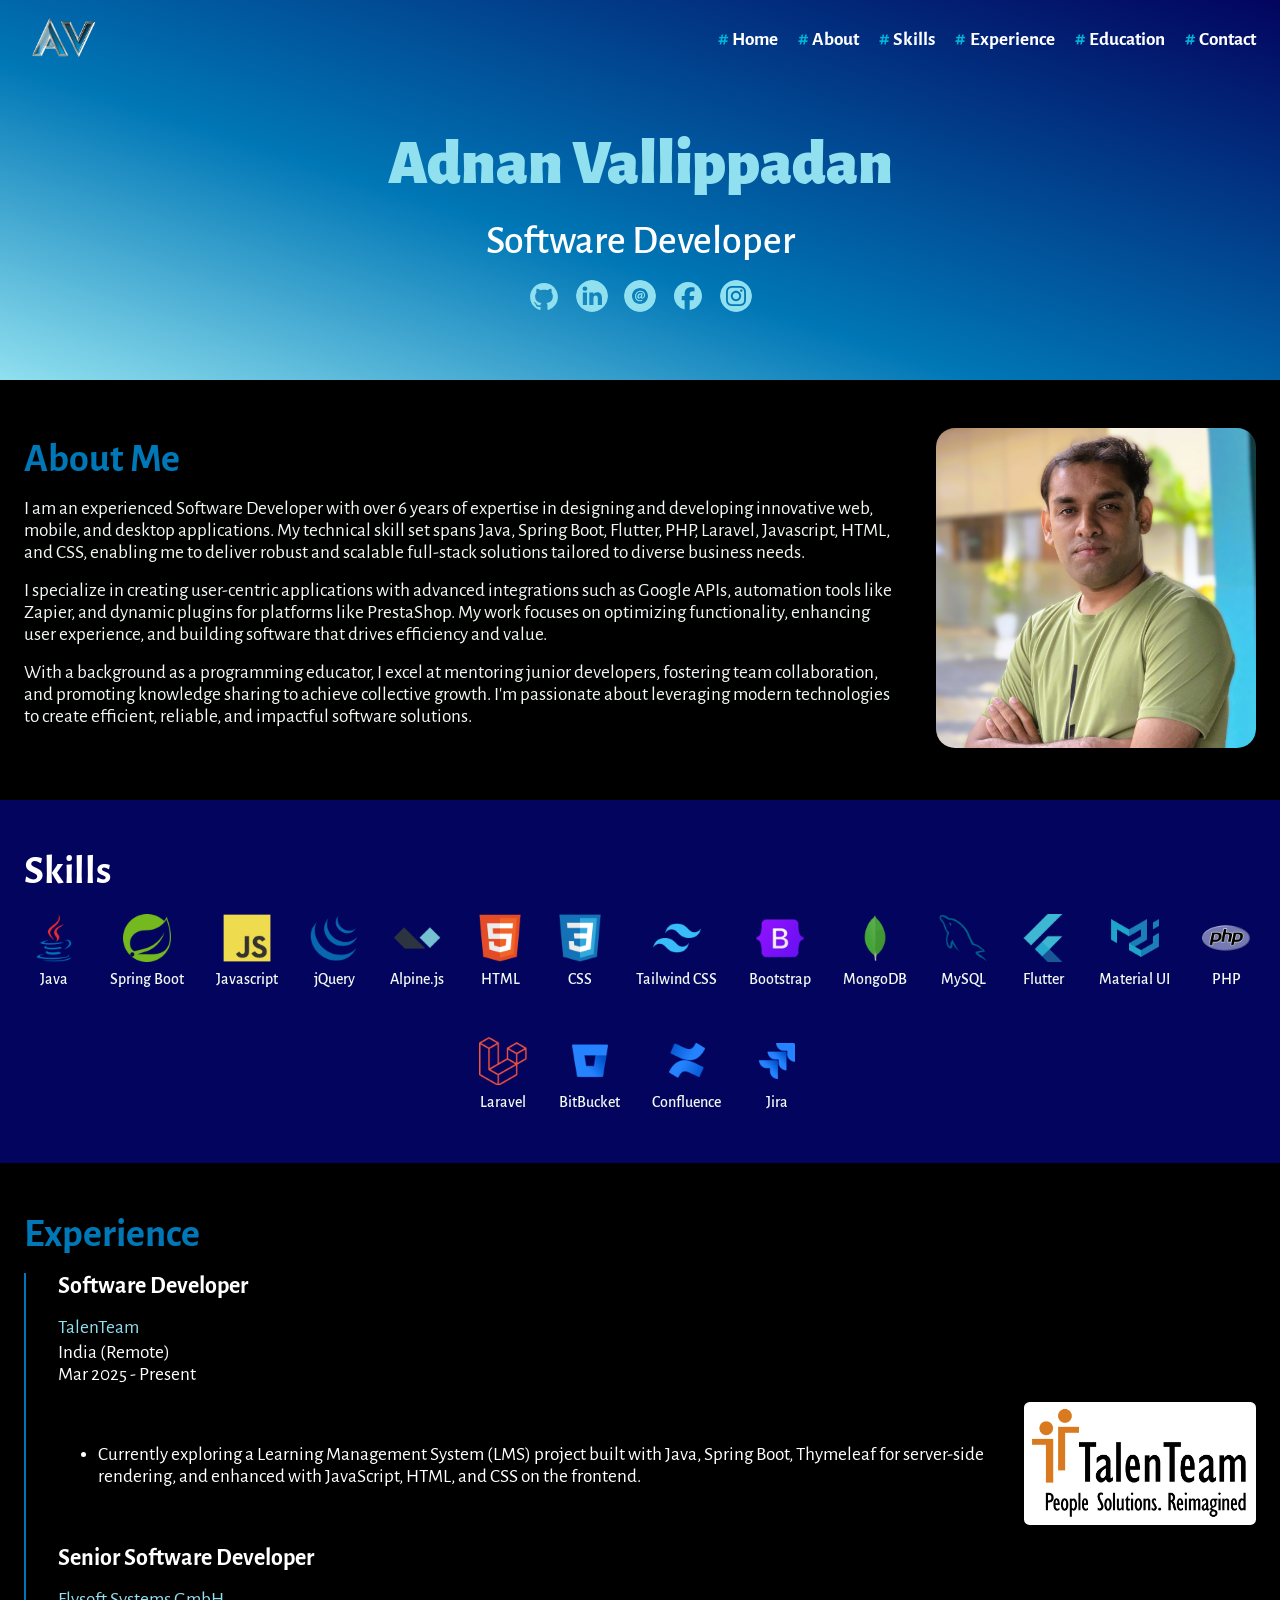
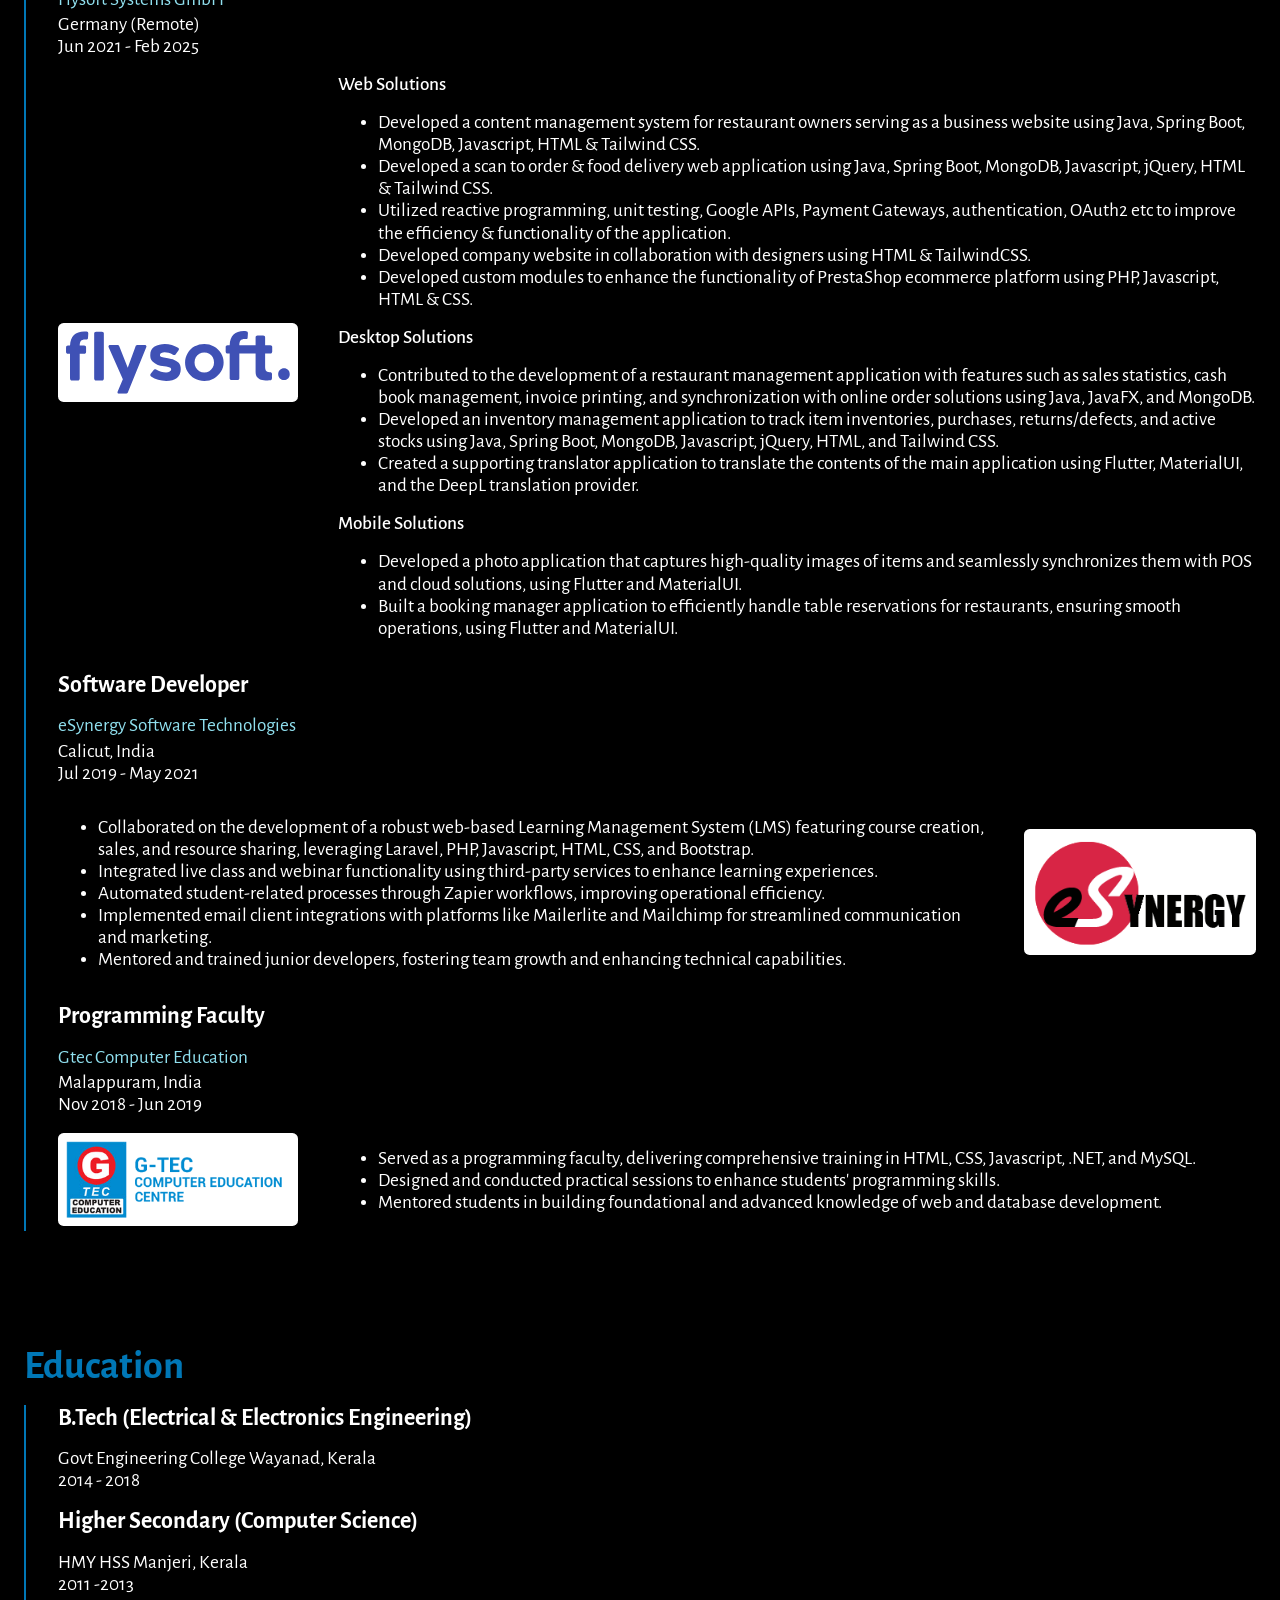
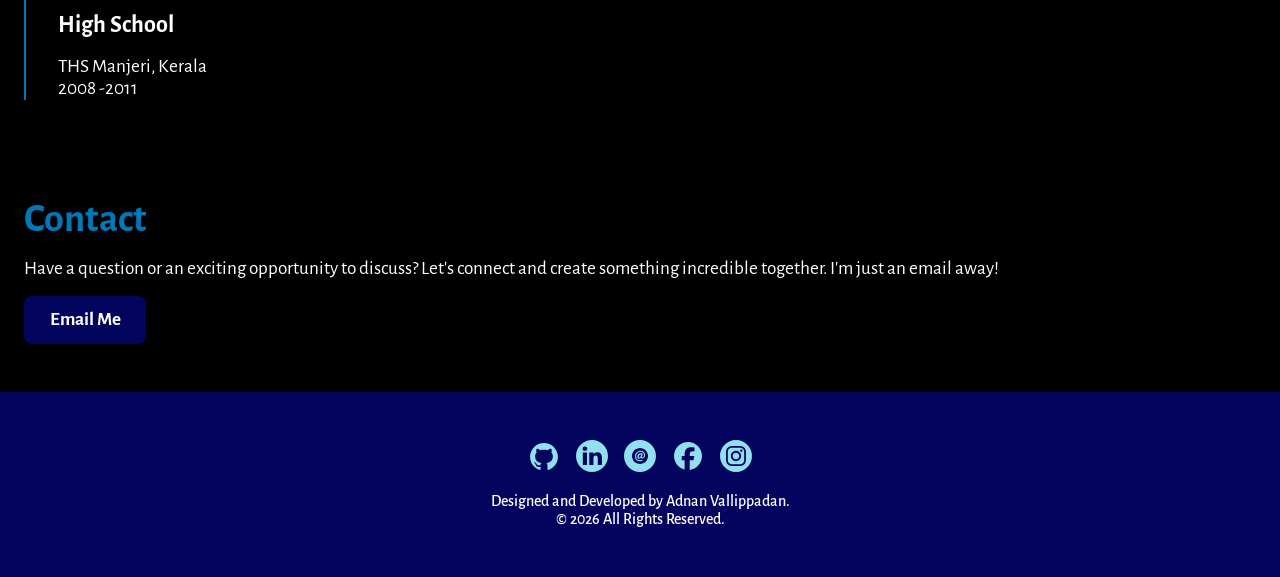
==== commit 6a4e2939: "hero block improvements" ====
--- a/index.html
+++ b/index.html
@@ -33,61 +33,65 @@
 
 <body>
 
-    <nav id="nav-header" x-data="{openMenu: false}">
-        <div class="header" @mousedown.outside="openMenu = false">
-            <div class="header-i">
-                <img src="./img/logo/logo.png">
-                <div class="header-links">
-                    <a href="#home" class="font-semibold font-normal">Home</a>
-                    <a href="#about" class="font-semibold font-normal">About</a>
-                    <a href="#skills" class="font-semibold font-normal">Skills</a>
-                    <a href="#experience" class="font-semibold font-normal">Experience</a>
-                    <a href="#education" class="font-semibold font-normal">Education</a>
-                    <a href="#contact" class="font-semibold font-normal">Contact</a>
-                </div>
-                <div class="menu-button">
-                    <div @click="openMenu = !openMenu">
-                        <img x-show="!openMenu" src="./img/icons/menu.svg">
-                        <img x-show="openMenu" src="./img/icons/close.svg" style="display: none;">
-                    </div>
-                </div>
-            </div>
-            <div class="mobile-header" x-show="openMenu" style="display: none;">
-                <a href="#home" class="font-semibold font-normal" @click="openMenu = false">Home</a>
-                <a href="#about" class="font-semibold font-normal" @click="openMenu = false">About</a>
-                <a href="#skills" class="font-semibold font-normal" @click="openMenu = false">Skills</a>
-                <a href="#experience" class="font-semibold font-normal" @click="openMenu = false">Experience</a>
-                <a href="#education" class="font-semibold font-normal" @click="openMenu = false">Education</a>
-                <a href="#contact" class="font-semibold font-normal" @click="openMenu = false">Contact</a>
-            </div>
-        </div>
-    </nav>
-
-    <section id="hero-section">
-        <div class="container" id="home">
-            <div class="hero-title-container">
-                <p class="font-xxx-large font-black" id="profile-name">Adnan Vallippadan</p>
-                <p class="font-xx-large font-medium" id="designation">Software Developer</p>
-                <div class="social-media mb-1">
-                    <a href="https://github.com/adnan-vallippadan" target="_blank">
-                        <img src="./img/social-media/github.svg">
-                    </a>
-                    <a href="https://www.linkedin.com/in/adnan-vallippadan/" target="_blank">
-                        <img src="./img/social-media/linkedin.svg">
-                    </a>
-                    <a href="mailto:adnanvp9@gmail.com">
-                        <img src="./img/social-media/email.svg">
-                    </a>
-                    <a href="https://www.facebook.com/adnan.vp.9/">
-                        <img src="./img/social-media/facebook.svg" target="_blank">
-                    </a>
-                    <a href="https://www.instagram.com/adnan_vallippadan/">
-                        <img src="./img/social-media/instagram.svg" target="_blank">
-                    </a>
-                </div>
-            </div>
-        </div>
-    </section>
+    <div id="hero-container">
+        <nav id="nav-header" x-data="{openMenu: false}">
+            <div class="header" @mousedown.outside="openMenu = false">
+                <div class="header-i">
+                    <img src="./img/logo/logo.png">
+                    <div class="header-links">
+                        <a href="#home" class="font-semibold font-normal">Home</a>
+                        <a href="#about" class="font-semibold font-normal">About</a>
+                        <a href="#skills" class="font-semibold font-normal">Skills</a>
+                        <a href="#experience" class="font-semibold font-normal">Experience</a>
+                        <a href="#education" class="font-semibold font-normal">Education</a>
+                        <a href="#contact" class="font-semibold font-normal">Contact</a>
+                    </div>
+                    <div class="menu-button">
+                        <div @click="openMenu = !openMenu">
+                            <img x-show="!openMenu" src="./img/icons/menu.svg">
+                            <img x-show="openMenu" src="./img/icons/close.svg" style="display: none;">
+                        </div>
+                    </div>
+                </div>
+                <div class="mobile-header" x-show="openMenu" style="display: none;">
+                    <a href="#home" class="font-semibold font-normal" @click="openMenu = false">Home</a>
+                    <a href="#about" class="font-semibold font-normal" @click="openMenu = false">About</a>
+                    <a href="#skills" class="font-semibold font-normal" @click="openMenu = false">Skills</a>
+                    <a href="#experience" class="font-semibold font-normal" @click="openMenu = false">Experience</a>
+                    <a href="#education" class="font-semibold font-normal" @click="openMenu = false">Education</a>
+                    <a href="#contact" class="font-semibold font-normal" @click="openMenu = false">Contact</a>
+                </div>
+            </div>
+        </nav>
+
+        <section id="hero-section">
+            <div class="container" id="home">
+                <div class="hero-title-container">
+                    <p class="font-xxx-large font-black" id="profile-name">Adnan Vallippadan</p>
+                    <p class="font-xx-large font-medium" id="designation">Software Developer</p>
+                    <div class="social-media mb-1">
+                        <a href="https://github.com/adnan-vallippadan" target="_blank">
+                            <img src="./img/social-media/github.svg">
+                        </a>
+                        <a href="https://www.linkedin.com/in/adnan-vallippadan/" target="_blank">
+                            <img src="./img/social-media/linkedin.svg">
+                        </a>
+                        <a href="mailto:adnanvp9@gmail.com">
+                            <img src="./img/social-media/email.svg">
+                        </a>
+                        <a href="https://www.facebook.com/adnan.vp.9/">
+                            <img src="./img/social-media/facebook.svg" target="_blank">
+                        </a>
+                        <a href="https://www.instagram.com/adnan_vallippadan/">
+                            <img src="./img/social-media/instagram.svg" target="_blank">
+                        </a>
+                    </div>
+                </div>
+            </div>
+        </section>
+    </div>
+
+
 
     <section id="about-section">
         <div class="container column-2" id="about">
--- a/css/mycss.css
+++ b/css/mycss.css
@@ -60,8 +60,7 @@
 }
 
 nav#nav-header {
-    position: sticky;
-    background-color: var(--primary-900);
+    position: fixed;
     top: 0;
     right: 0;
     left: 0;
@@ -76,6 +75,7 @@
     max-width: var(--maxWidth);
     margin-left: auto;
     margin-right: auto;
+    height: 5rem;
 }
 
 .header-i>img {
@@ -94,13 +94,15 @@
 
 .mobile-header {
     display: none;
-    background-color: var(--background-color);
+    background-color: var(--primary-900);
     padding: 1rem 1.5rem;
     position: fixed;
     left: 0;
     right: 0;
     border-top: 2px solid var(--text-900);
     border-bottom: 2px solid var(--text-900);
+    box-shadow: 0 8px 16px rgba(0, 0, 0, 0.15);
+  transition: box-shadow 0.3s ease;    
 }
 
 .mobile-header>a {
@@ -129,8 +131,13 @@
     text-decoration: underline;
 }
 
+#hero-container {
+    background: #03045E;
+    background: linear-gradient(198deg, rgba(3, 4, 94, 1) 0%, rgba(0, 119, 182, 1) 60%, rgba(144, 224, 239, 1) 100%);
+}
+
 #hero-section {
-    background-color: var(--primary-900);
+    padding-top: 5rem;
 }
 
 #hero-section img {
@@ -320,6 +327,14 @@
     transform: scale(-1);
 }
 
+.bg-primary-900 {
+    background-color: var(--primary-900);
+}
+
+.bg-background {
+    background-color: var(--background-color);
+}
+
 @keyframes l5 {
 
     0%,
--- a/css/fonts.css
+++ b/css/fonts.css
@@ -136,11 +136,11 @@
 
 @media (max-width: 640px) {
     .font-normal {
-        font-size: 1.25rem;
+        font-size: 1rem;
     }
 
     .font-large {
-        font-size: 1.35rem;
+        font-size: 1.25rem;
     }
 
     .font-x-large {
--- a/css/responsive.css
+++ b/css/responsive.css
@@ -5,6 +5,7 @@
     .header-i>img {
         height: 3rem;
         width: 3rem;
+        padding: 0.5rem 0;
     }
 }
 
@@ -12,12 +13,15 @@
     .container {
         padding: 1.5rem;
     }
+
     .column-2 {
         flex-wrap: wrap;
     }
-    .header-i {
-            padding: 0.5rem 1.5rem;
+
+    .header-i {        
+        height: 3rem;
     }
+
     .header-links {
         display: none;
     }
@@ -27,7 +31,11 @@
     }
 
     .mobile-header {
-        display: block;
+        display: block;        
+    }
+
+    #hero-section {
+        padding-top: 3rem;
     }
 
     #about-image-container {
@@ -44,7 +52,8 @@
         display: none;
     }
 
-    #experience-section .exp-outer, #education-section .education-outer {
+    #experience-section .exp-outer,
+    #education-section .education-outer {
         padding-left: 1.25rem;
     }
 
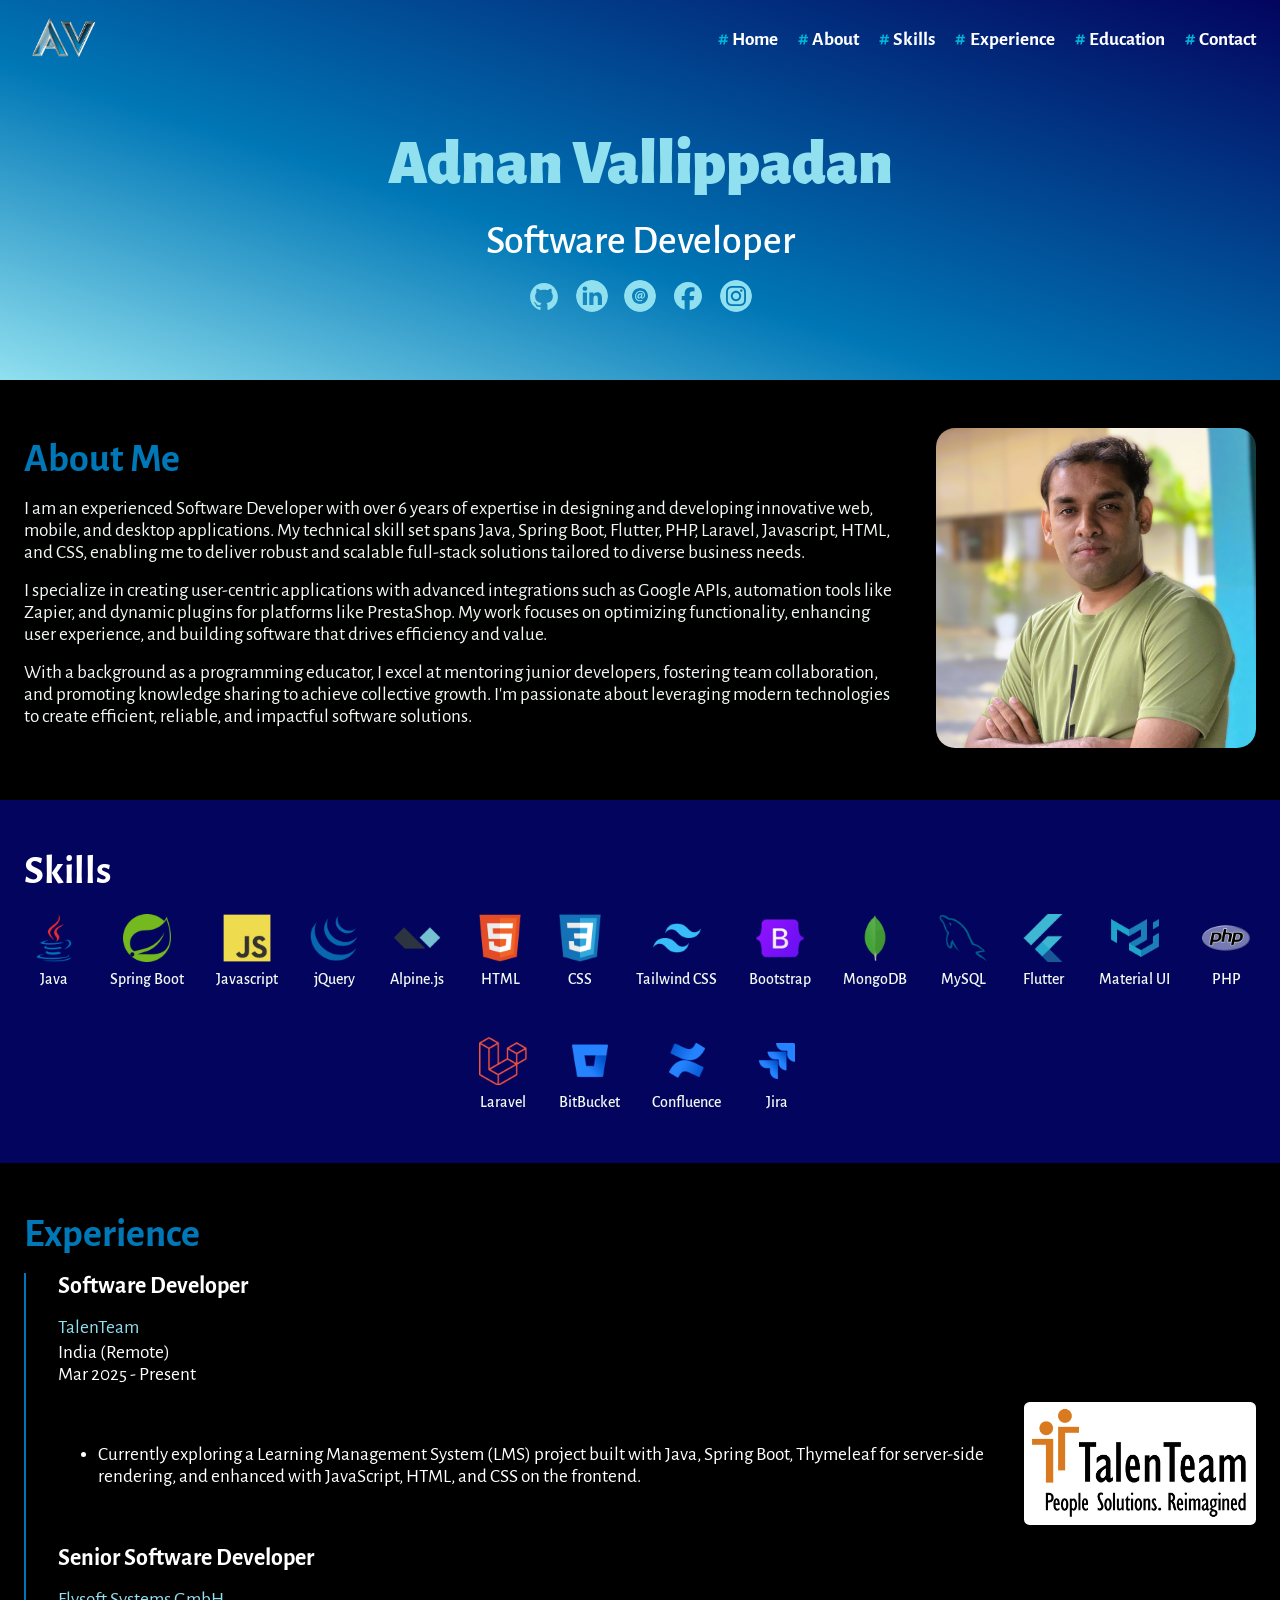
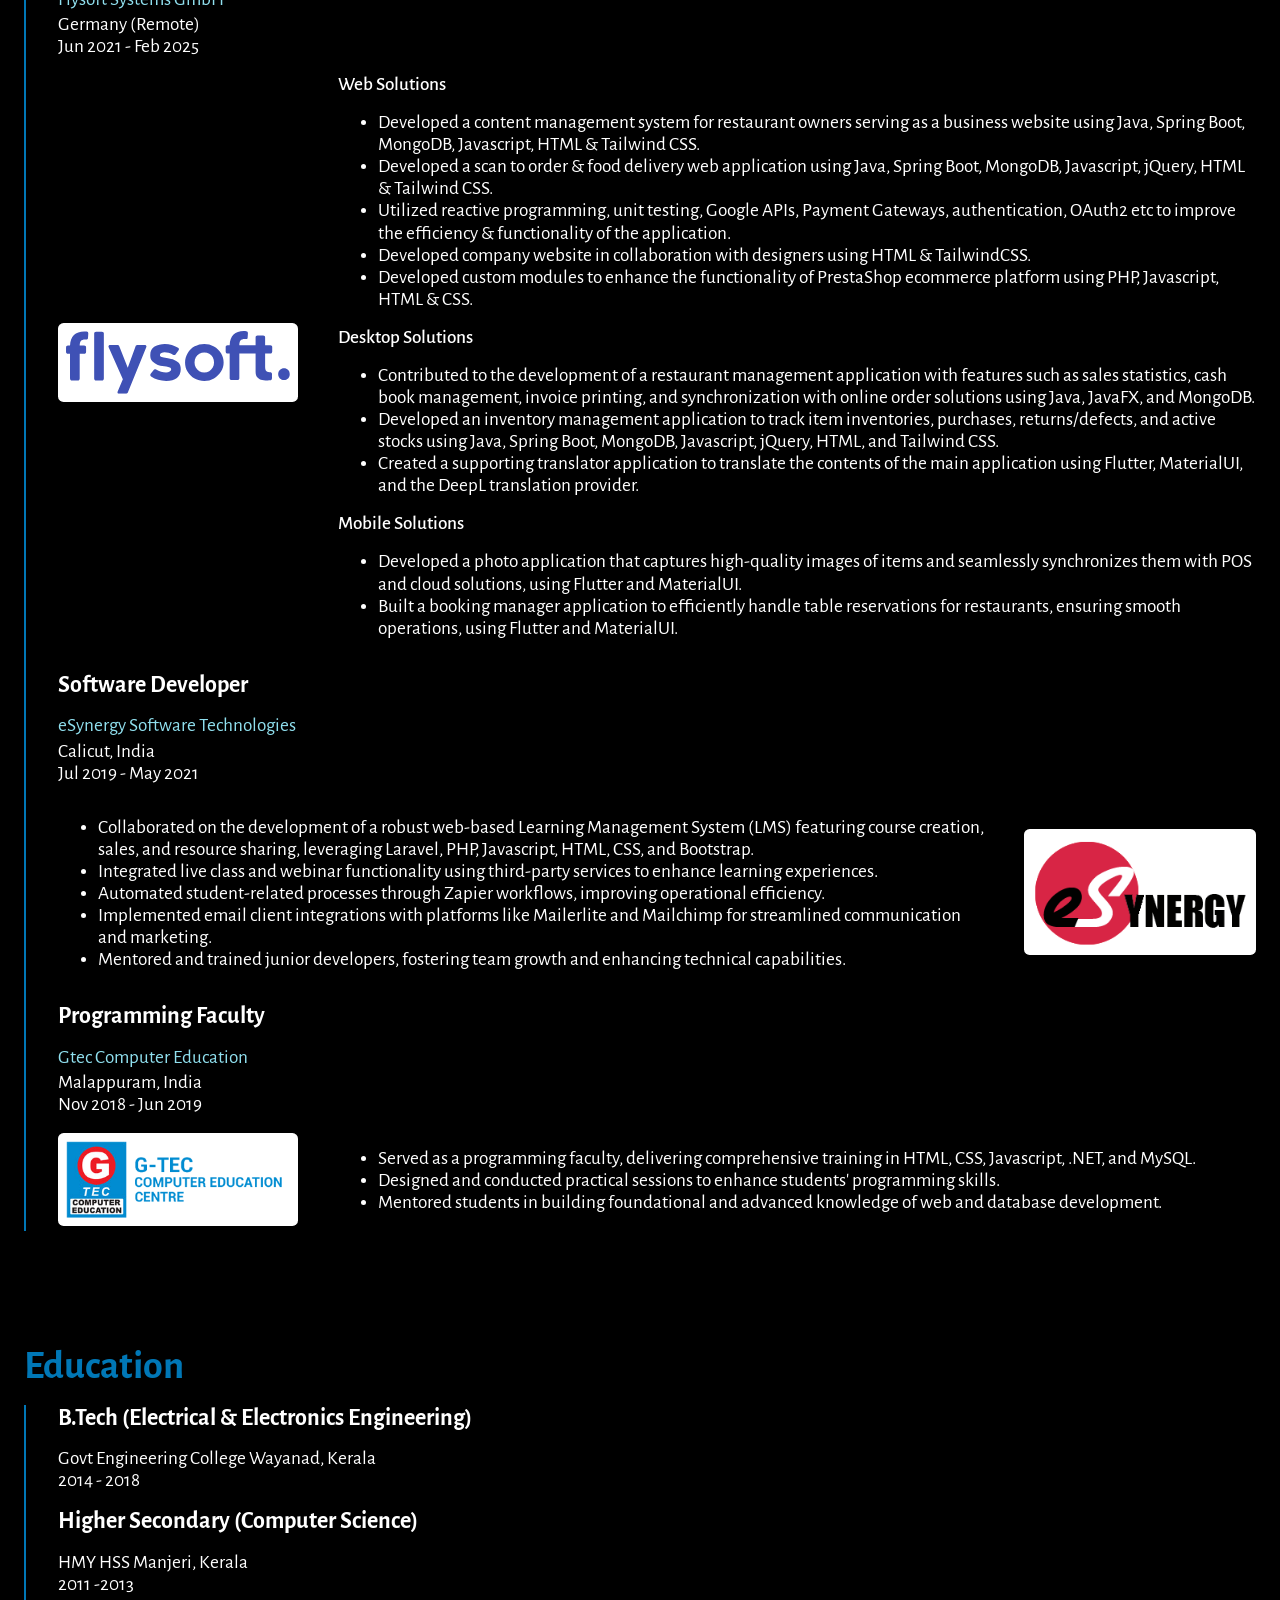
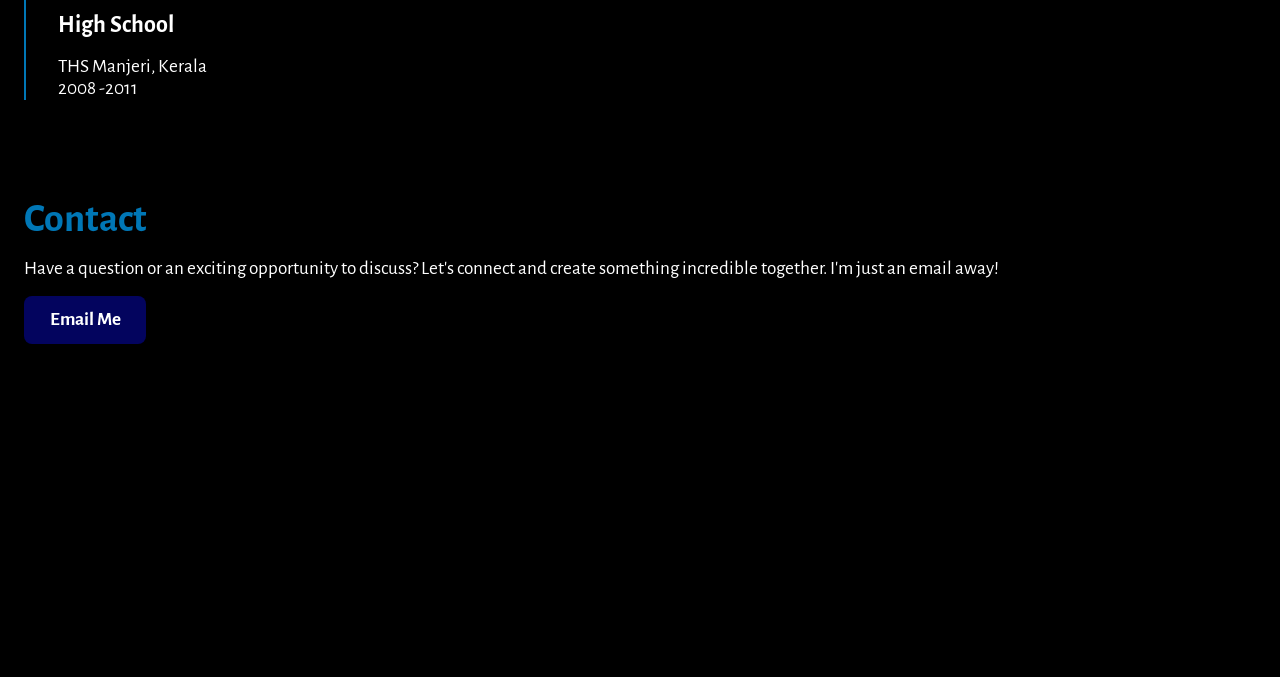
==== commit 7a8771d2: "Added scroll animations" ====
--- a/index.html
+++ b/index.html
@@ -13,6 +13,7 @@
     <link rel="stylesheet"
         href="https://fonts.googleapis.com/css2?family=Alegreya+Sans:ital,wght@0,100;0,300;0,400;0,500;0,700;0,800;0,900;1,100;1,300;1,400;1,500;1,700;1,800;1,900&display=swap">
 
+    <link rel="stylesheet" href="./aos/aos.css">
     <link rel="stylesheet" href="./css/colors.css" />
     <link rel="stylesheet" href="./css/mycss.css" />
     <link rel="stylesheet" href="./css/fonts.css" />
@@ -27,7 +28,8 @@
     <link rel="manifest" href="./img/favicon/site.webmanifest" />
 
     <!-- Scripts -->
-    <script defer src="./js/alpine.min.js"></script>
+    <script src="./js/alpine.min.js" defer></script>
+    <script src="./aos/aos.js"></script>
     <script src="./js/site.js"></script>
 </head>
 
@@ -93,7 +95,7 @@
 
 
 
-    <section id="about-section">
+    <section id="about-section" data-aos="fade-up">
         <div class="container column-2" id="about">
             <div>
                 <p class="font-xx-large font-bold sub-headline">About Me</p>
@@ -117,7 +119,7 @@
         </div>
     </section>
 
-    <section id="skills-section">
+    <section id="skills-section" data-aos="fade-up">
         <div class="container" id="skills">
             <p class="font-xx-large font-bold sub-headline">Skills</p>
             <div class="skill-images-container">
@@ -197,7 +199,7 @@
         </div>
     </section>
 
-    <section id="experience-section">
+    <section id="experience-section" data-aos="fade-up">
         <div class="container" id="experience">
             <p class="font-xx-large font-bold sub-headline">Experience</p>
             <div class="exp-outer">
@@ -379,7 +381,7 @@
         </div>
     </section>
 
-    <section id="education-section">
+    <section id="education-section" data-aos="fade-up">
         <div class="container" id="education">
             <p class="font-xx-large font-bold sub-headline">Education</p>
             <div class="education-outer">
@@ -403,7 +405,7 @@
         </div>
     </section>
 
-    <section id="contact-section">
+    <section id="contact-section" data-aos="fade-up">
         <div class="container" id="contact">
             <p class="font-xx-large font-bold sub-headline">Contact</p>
             <p class="font-normal font-regular mb-1 text-c-500">Have a question or an exciting opportunity to
@@ -412,7 +414,7 @@
         </div>
     </section>
 
-    <footer id="footer-section">
+    <footer id="footer-section" data-aos="fade-up">
         <div class="container" id="footer">
             <div class="social-media mb-1">
                 <a href="https://github.com/adnan-vallippadan" target="_blank">
@@ -449,6 +451,7 @@
 
     <script type="text/javascript">
         site.initialize();
+        AOS.init();
     </script>
     <!-- Google tag (gtag.js) -->
     <script async src="https://www.googletagmanager.com/gtag/js?id=G-11XJTH74Q6"></script>
--- a/css/mycss.css
+++ b/css/mycss.css
@@ -98,8 +98,7 @@
     padding: 1rem 1.5rem;
     position: fixed;
     left: 0;
-    right: 0;
-    border-top: 2px solid var(--text-900);
+    right: 0;    
     border-bottom: 2px solid var(--text-900);
     box-shadow: 0 8px 16px rgba(0, 0, 0, 0.15);
   transition: box-shadow 0.3s ease;    
--- a/css/fonts.css
+++ b/css/fonts.css
@@ -136,7 +136,7 @@
 
 @media (max-width: 640px) {
     .font-normal {
-        font-size: 1rem;
+        font-size: 1.125rem;
     }
 
     .font-large {
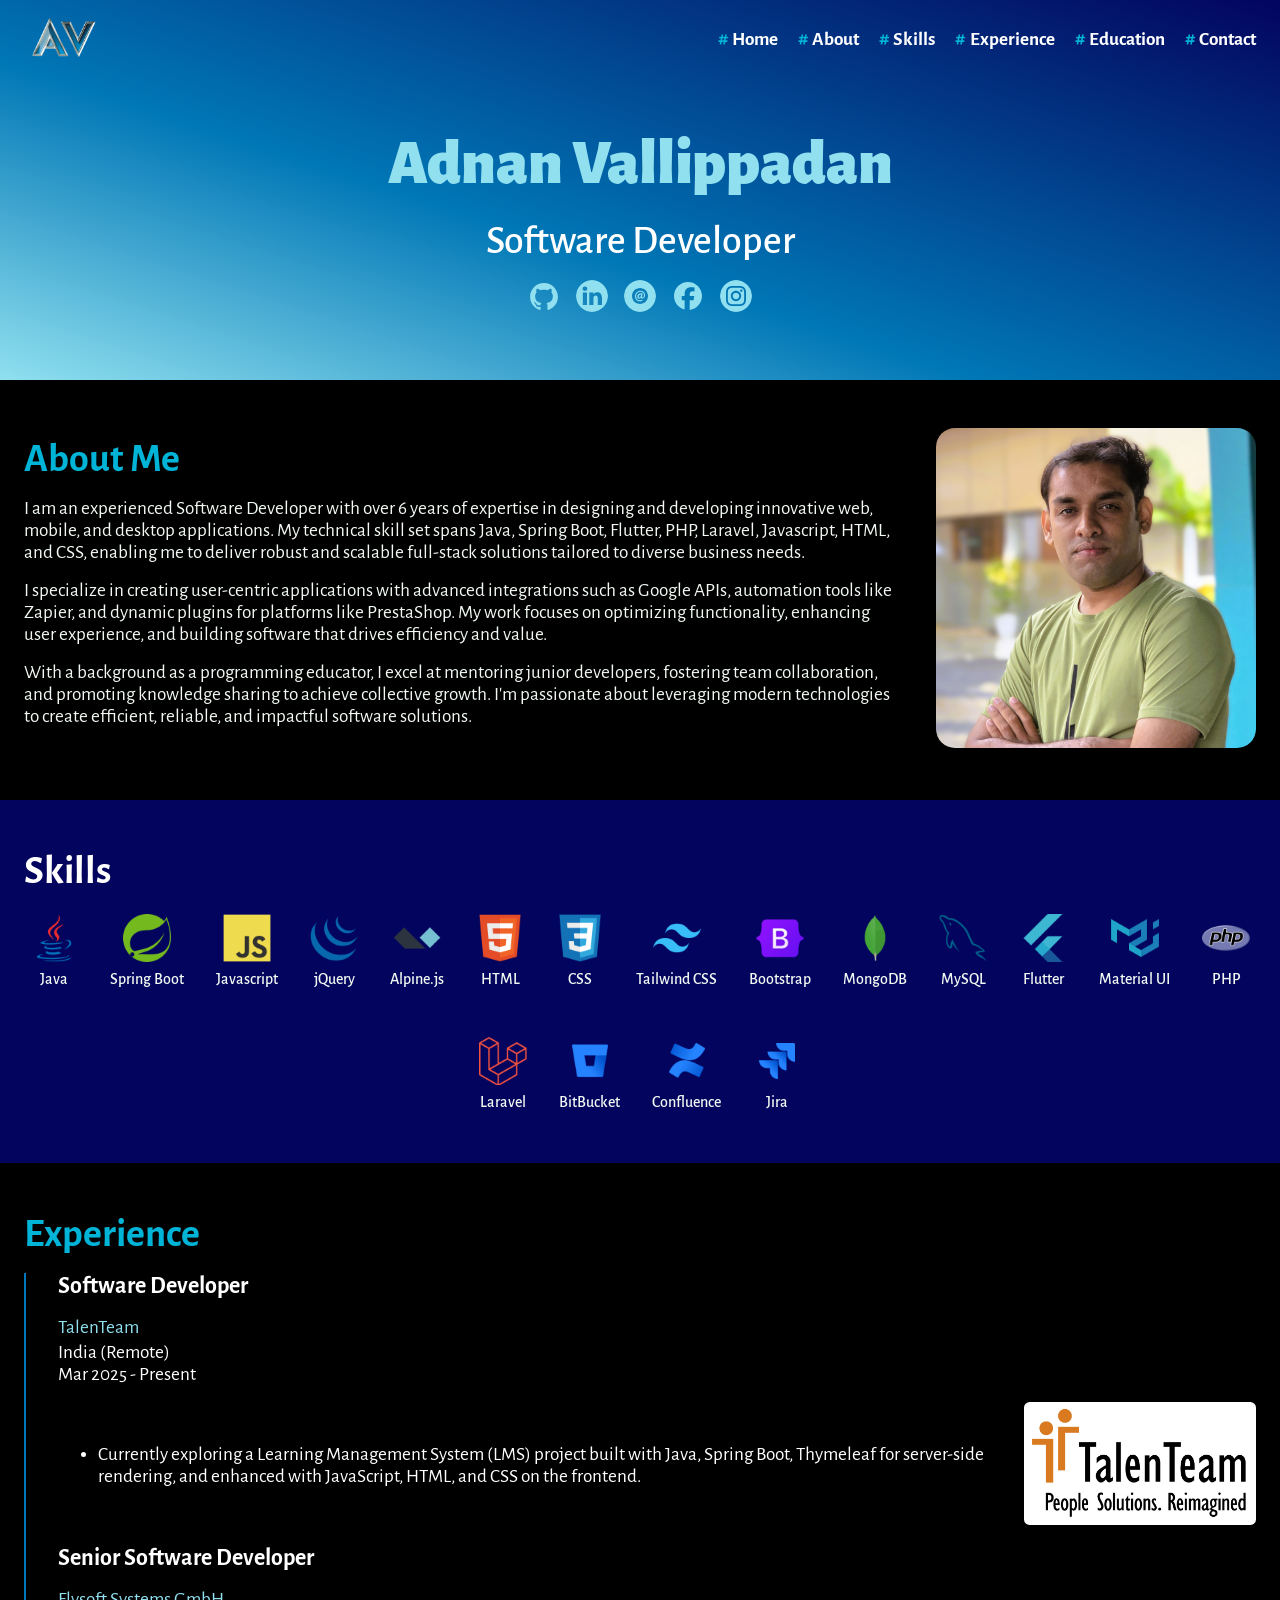
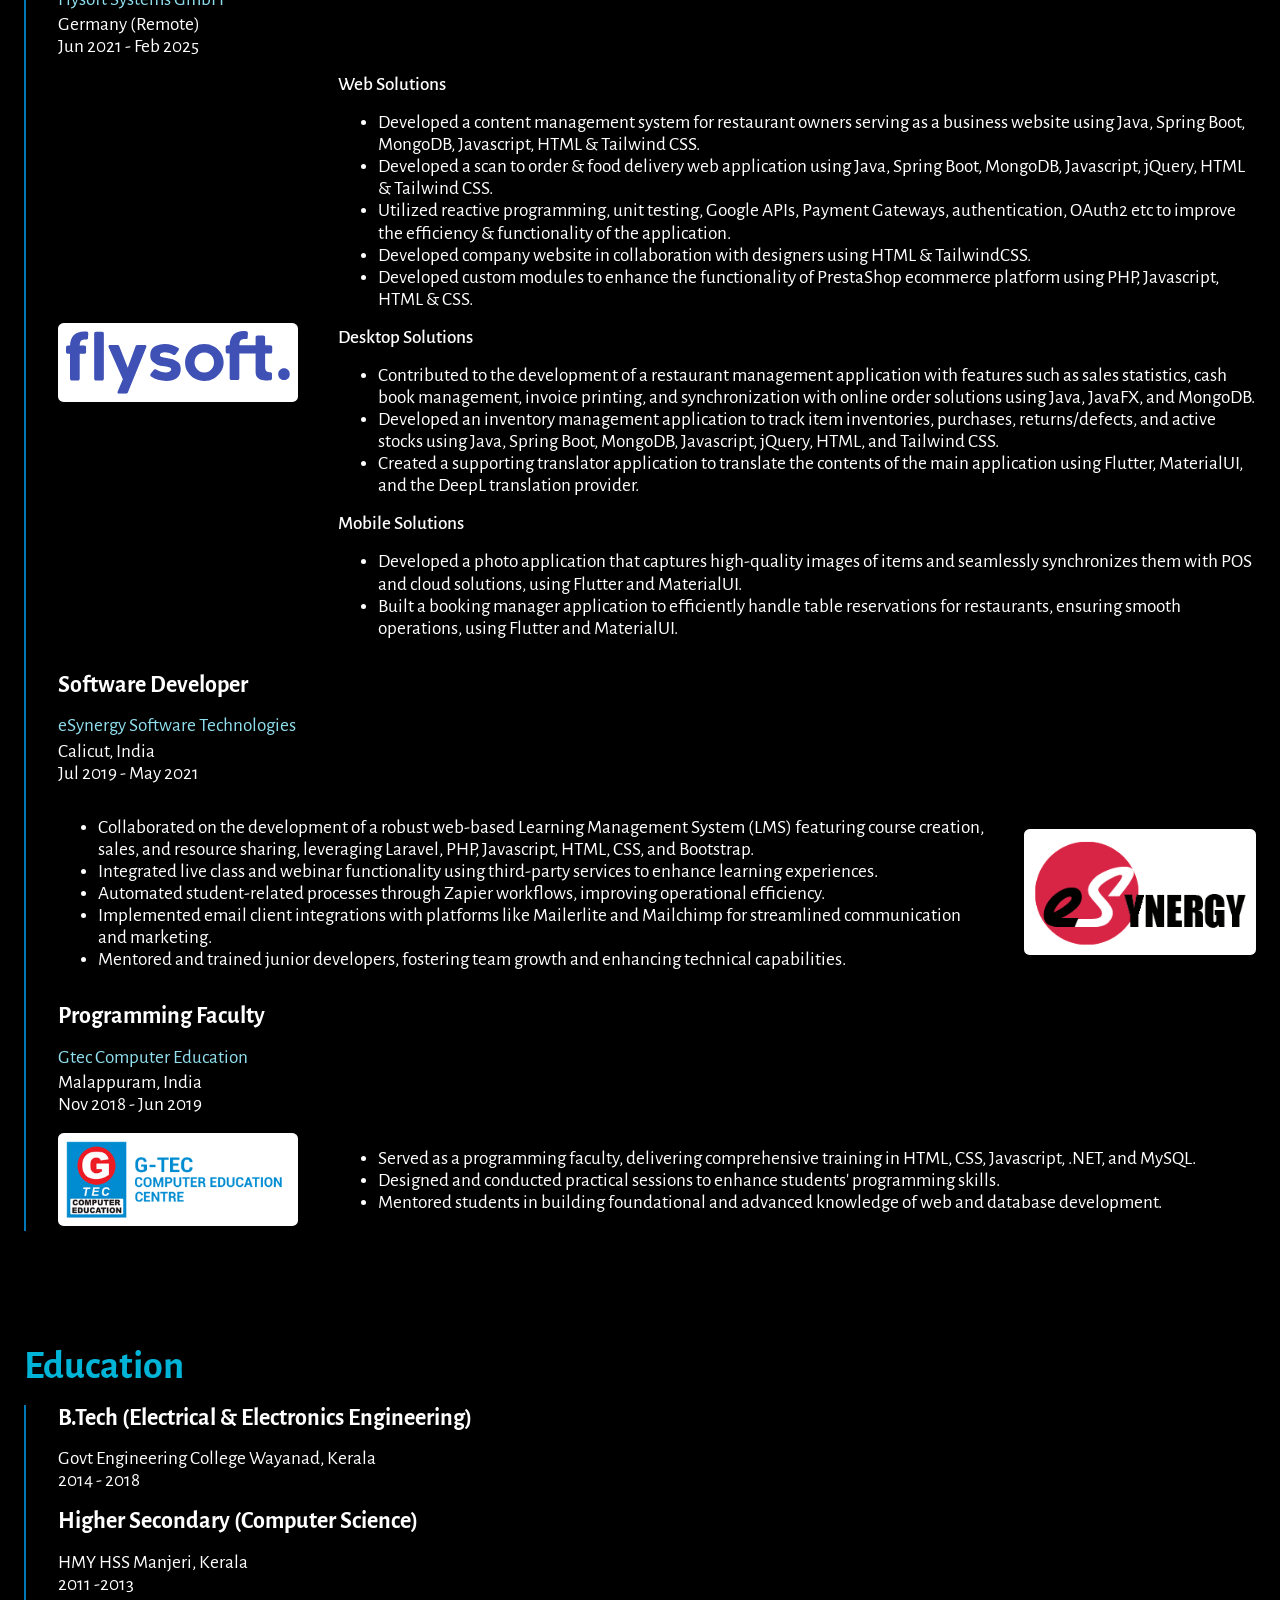
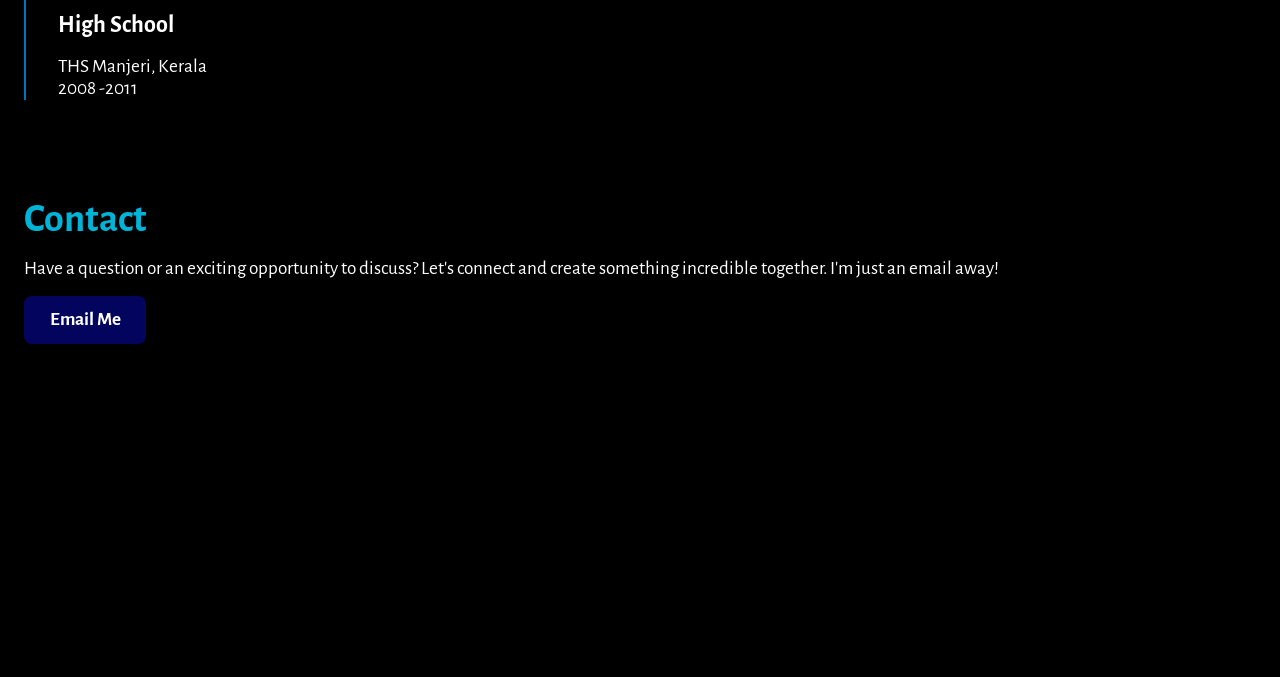
==== commit 1d7655bb: "Updated few CSS styles" ====
--- a/index.html
+++ b/index.html
@@ -36,7 +36,7 @@
 <body>
 
     <div id="hero-container">
-        <nav id="nav-header" x-data="{openMenu: false}">
+        <nav id="nav-header" x-data="{openMenu: false}" :class="openMenu ? 'sm-nav-bar-primary-900' : ''">
             <div class="header" @mousedown.outside="openMenu = false">
                 <div class="header-i">
                     <img src="./img/logo/logo.png">
@@ -55,7 +55,7 @@
                         </div>
                     </div>
                 </div>
-                <div class="mobile-header" x-show="openMenu" style="display: none;">
+                <div class="mobile-header" x-show="openMenu" style="display: none;" x-transition x-transition.duration.500ms>
                     <a href="#home" class="font-semibold font-normal" @click="openMenu = false">Home</a>
                     <a href="#about" class="font-semibold font-normal" @click="openMenu = false">About</a>
                     <a href="#skills" class="font-semibold font-normal" @click="openMenu = false">Skills</a>
--- a/css/mycss.css
+++ b/css/mycss.css
@@ -27,7 +27,7 @@
 }
 
 .sub-headline {
-    color: var(--primary-700);
+    color: var(--primary-500);
     margin-bottom: 1rem;
 }
 
--- a/css/responsive.css
+++ b/css/responsive.css
@@ -34,6 +34,10 @@
         display: block;        
     }
 
+    .sm-nav-bar-primary-900 {
+        background-color: var(--primary-900);
+    }
+
     #hero-section {
         padding-top: 3rem;
     }
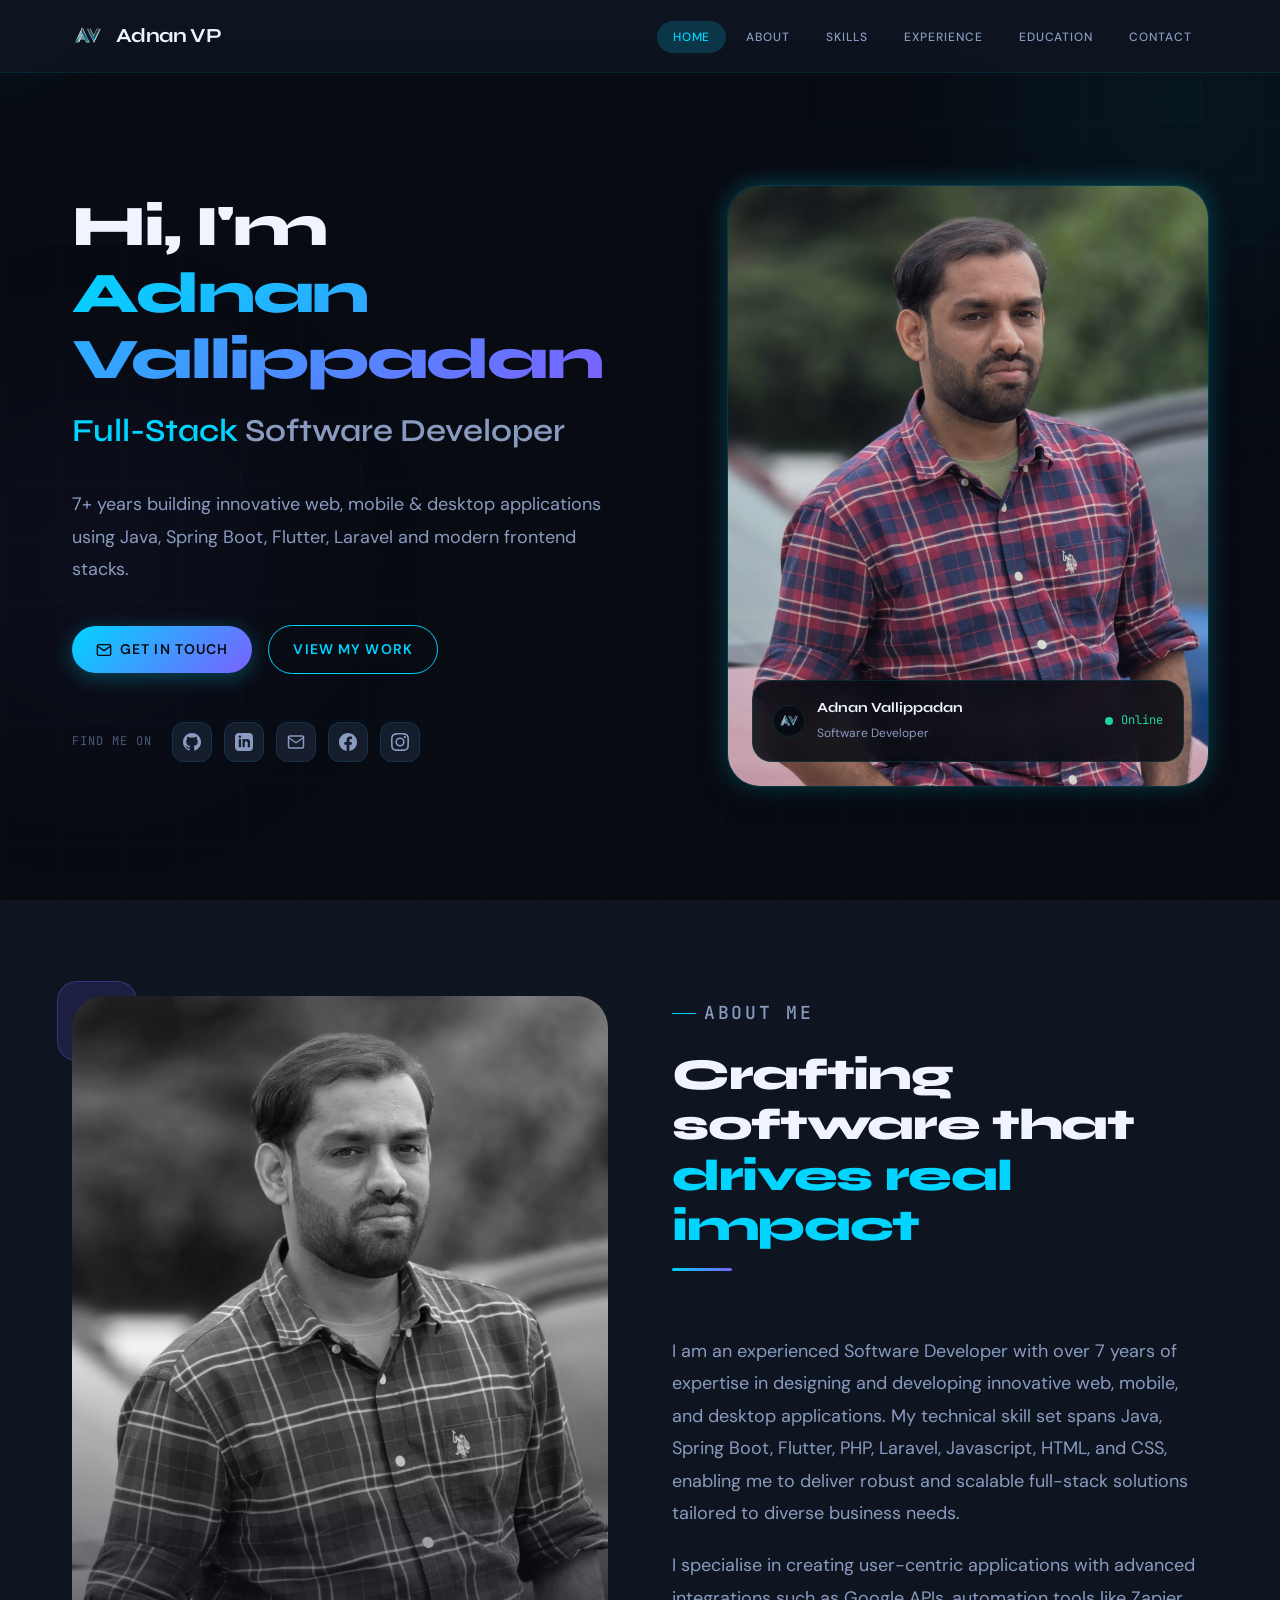
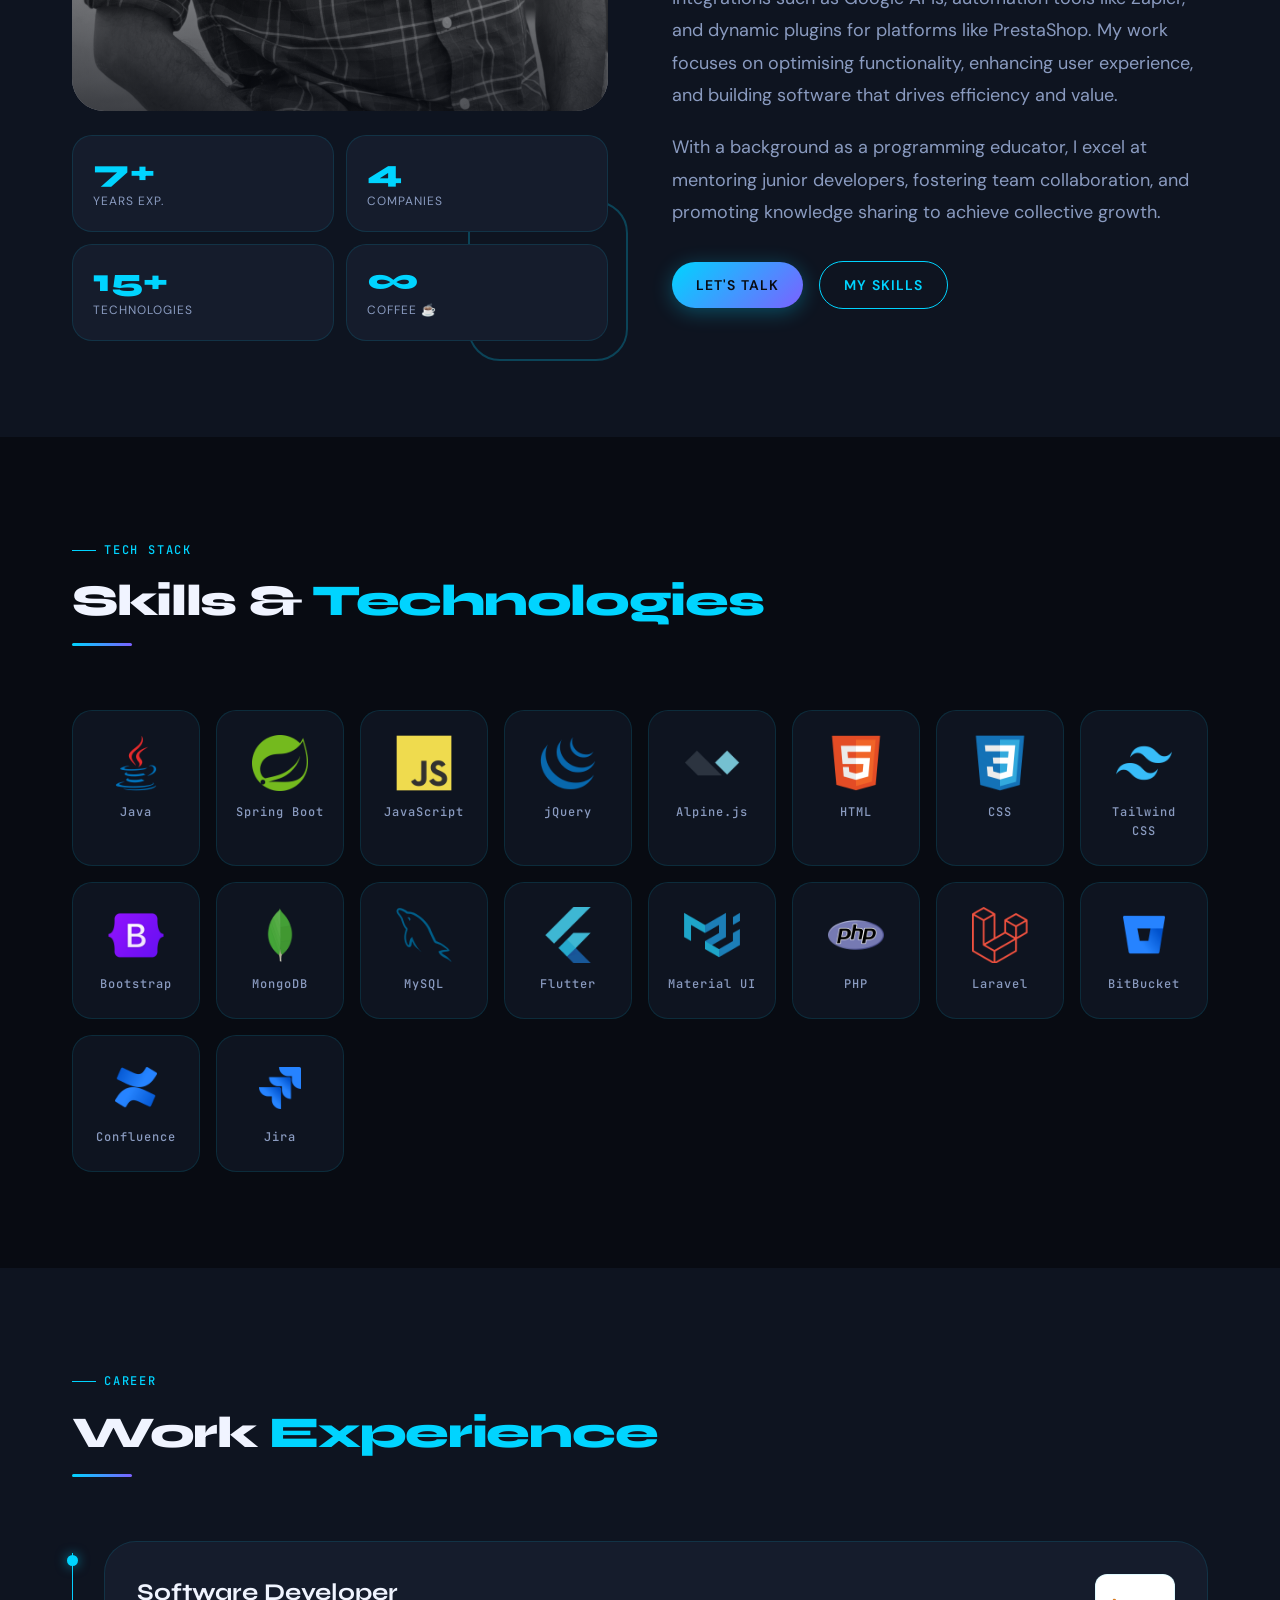
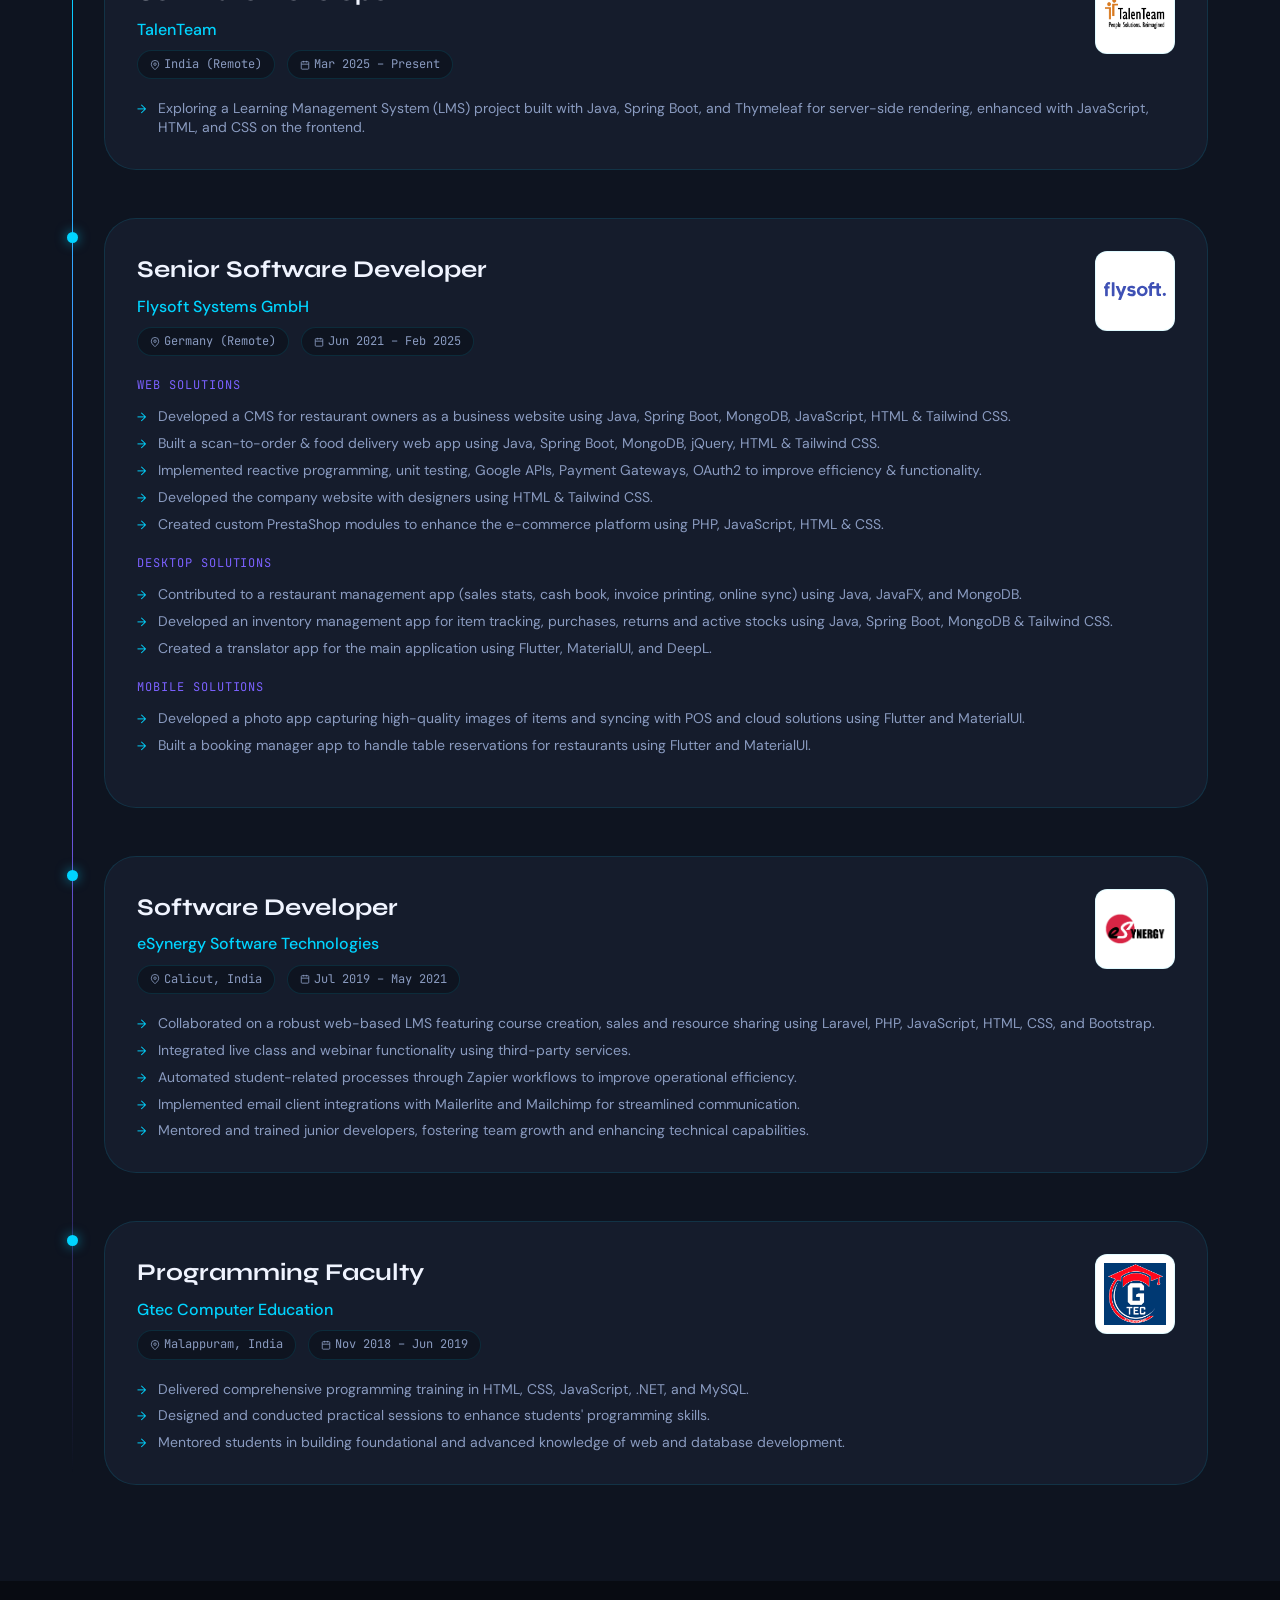
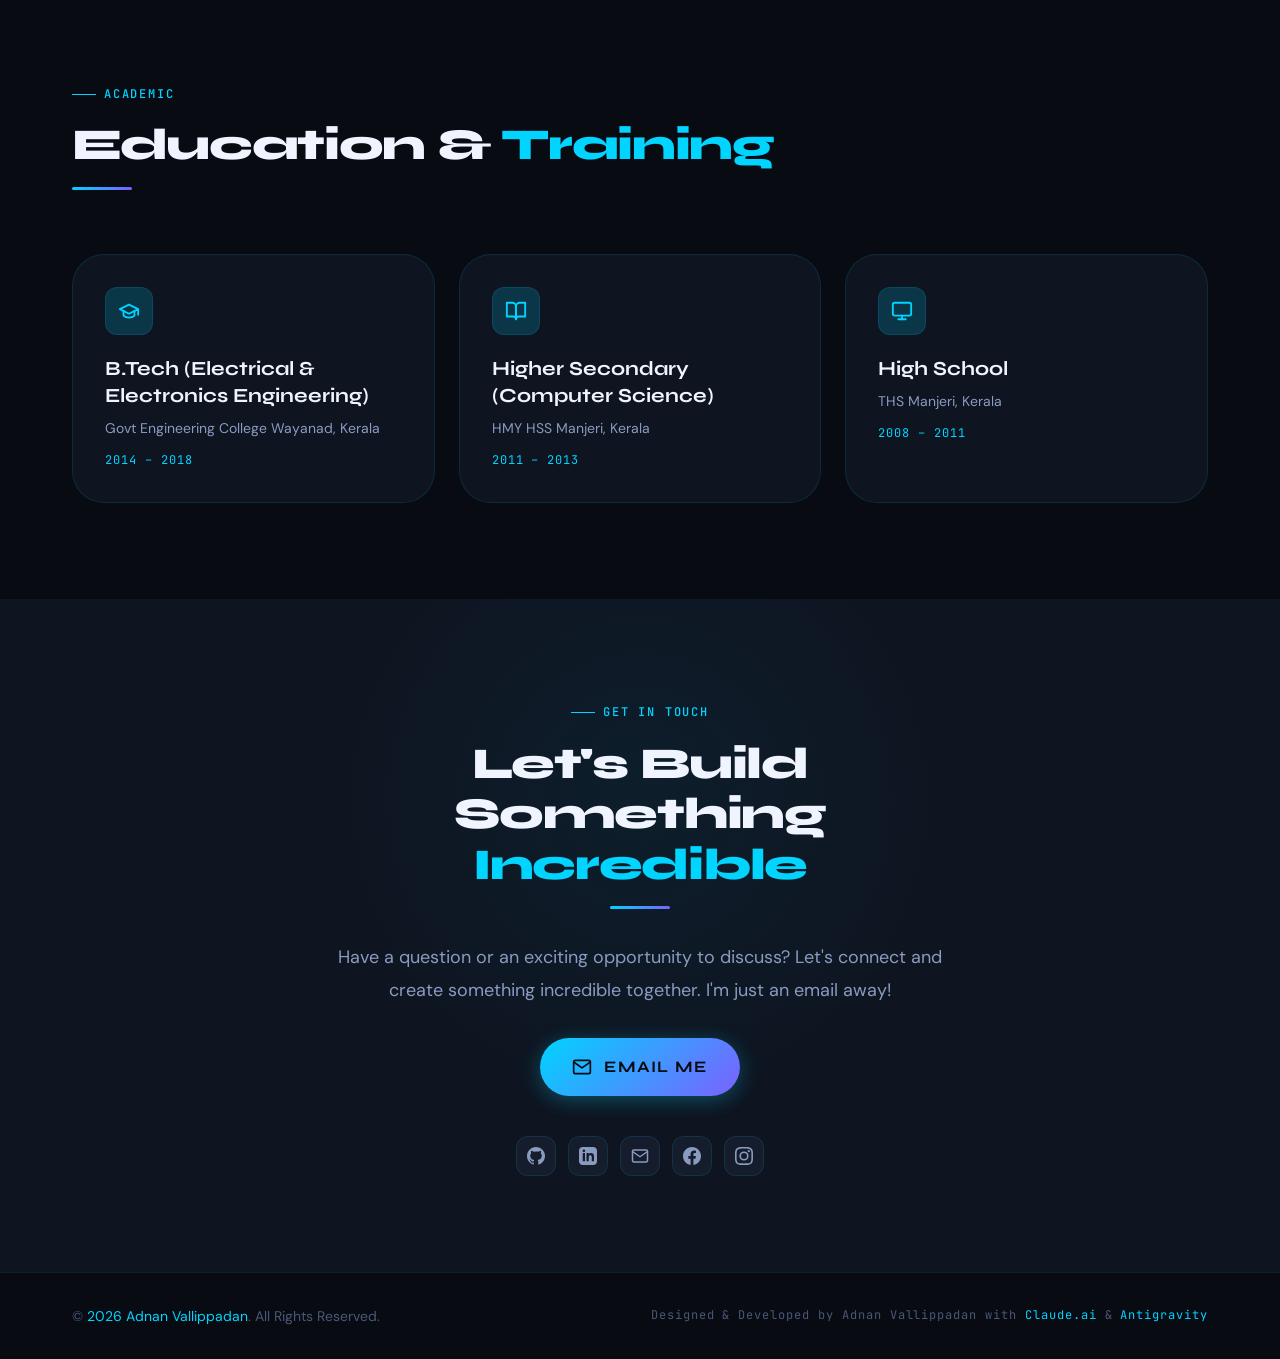
==== commit d60ee920: "New version published v2" ====
--- a/index.html
+++ b/index.html
@@ -2,466 +2,782 @@
 <html lang="en">
 
 <head>
-    <meta charset="UTF-8">
-    <meta name="viewport" content="width=device-width, initial-scale=1.0">
-    <title>Adnan Vallippadan | Software Developer Portfolio</title>
-    <meta name="description"
-        content="Explore the portfolio of Adnan Vallippadan, an experienced software developer specializing in Java, Spring Boot, Laravel, and innovative web application development.">
-    <!-- Google Fonts -->
-    <link rel="preconnect" href="https://fonts.googleapis.com">
-    <link rel="preconnect" href="https://fonts.gstatic.com" crossorigin>
-    <link rel="stylesheet"
-        href="https://fonts.googleapis.com/css2?family=Alegreya+Sans:ital,wght@0,100;0,300;0,400;0,500;0,700;0,800;0,900;1,100;1,300;1,400;1,500;1,700;1,800;1,900&display=swap">
-
-    <link rel="stylesheet" href="./aos/aos.css">
-    <link rel="stylesheet" href="./css/colors.css" />
-    <link rel="stylesheet" href="./css/mycss.css" />
-    <link rel="stylesheet" href="./css/fonts.css" />
-    <link rel="stylesheet" href="./css/responsive.css" />
-
-    <!-- Favicons -->
-    <link rel="icon" type="image/png" href="./img/favicon/favicon-96x96.png" sizes="96x96" />
-    <link rel="icon" type="image/svg+xml" href="./img/favicon/favicon.svg" />
-    <link rel="shortcut icon" href="./img/favicon/favicon.ico" />
-    <link rel="apple-touch-icon" sizes="180x180" href="./img/favicon/apple-touch-icon.png" />
-    <meta name="apple-mobile-web-app-title" content="My Portfolio" />
-    <link rel="manifest" href="./img/favicon/site.webmanifest" />
-
-    <!-- Scripts -->
-    <script src="./js/alpine.min.js" defer></script>
-    <script src="./aos/aos.js"></script>
-    <script src="./js/site.js"></script>
+  <meta charset="UTF-8" />
+  <meta name="viewport" content="width=device-width, initial-scale=1.0" />
+
+  <!-- SEO Meta Tags -->
+  <title>Adnan Vallippadan | Software Developer Portfolio</title>
+  <meta name="description"
+    content="Explore the portfolio of Adnan Vallippadan, an experienced software developer with 7+ years specialising in Java, Spring Boot, Laravel, Flutter, and full-stack web application development." />
+  <meta name="keywords"
+    content="Adnan Vallippadan, Software Developer, Java, Spring Boot, Laravel, Flutter, Web Developer, Full Stack Developer, Portfolio" />
+  <meta name="author" content="Adnan Vallippadan" />
+  <meta name="robots" content="index, follow" />
+  <link rel="canonical" href="https://adnan-vallippadan.github.io/Me/" />
+
+  <!-- Open Graph -->
+  <meta property="og:type" content="website" />
+  <meta property="og:url" content="https://adnan-vallippadan.github.io/Me/" />
+  <meta property="og:title" content="Adnan Vallippadan | Software Developer Portfolio" />
+  <meta property="og:description"
+    content="Full-stack software developer specialising in Java, Spring Boot, Laravel, Flutter and modern web technologies. 7+ years of experience." />
+  <meta property="og:image"
+    content="https://images.unsplash.com/photo-1724050167138-ba4083915e20?fit=max&q=80&w=1200" />
+
+  <!-- Twitter Card -->
+  <meta name="twitter:card" content="summary_large_image" />
+  <meta name="twitter:title" content="Adnan Vallippadan | Software Developer Portfolio" />
+  <meta name="twitter:description"
+    content="Full-stack software developer specialising in Java, Spring Boot, Laravel and Flutter." />
+  <meta name="twitter:image"
+    content="https://images.unsplash.com/photo-1724050167138-ba4083915e20?fit=max&q=80&w=1200" />
+
+  <!-- Apple / Mobile -->
+  <meta name="apple-mobile-web-app-capable" content="yes" />
+  <meta name="theme-color" content="#080B12" />
+
+  <!-- Stylesheets -->
+  <link rel="stylesheet" href="css/variables.css" />
+  <link rel="stylesheet" href="css/style.css" />
+
+  <!-- Favicons -->
+  <link rel="icon" type="image/png" href="./img/favicon/favicon-96x96.png" sizes="96x96" />
+  <link rel="icon" type="image/svg+xml" href="./img/favicon/favicon.svg" />
+  <link rel="shortcut icon" href="./img/favicon/favicon.ico" />
+  <link rel="apple-touch-icon" sizes="180x180" href="./img/favicon/apple-touch-icon.png" />
+  <meta name="apple-mobile-web-app-title" content="My Portfolio" />
+  <link rel="manifest" href="./img/favicon/site.webmanifest" />
 </head>
 
 <body>
 
-    <div id="hero-container">
-        <nav id="nav-header" x-data="{openMenu: false}" :class="openMenu ? 'sm-nav-bar-primary-900' : ''">
-            <div class="header" @mousedown.outside="openMenu = false">
-                <div class="header-i">
-                    <img src="./img/logo/logo.png">
-                    <div class="header-links">
-                        <a href="#home" class="font-semibold font-normal">Home</a>
-                        <a href="#about" class="font-semibold font-normal">About</a>
-                        <a href="#skills" class="font-semibold font-normal">Skills</a>
-                        <a href="#experience" class="font-semibold font-normal">Experience</a>
-                        <a href="#education" class="font-semibold font-normal">Education</a>
-                        <a href="#contact" class="font-semibold font-normal">Contact</a>
-                    </div>
-                    <div class="menu-button">
-                        <div @click="openMenu = !openMenu">
-                            <img x-show="!openMenu" src="./img/icons/menu.svg">
-                            <img x-show="openMenu" src="./img/icons/close.svg" style="display: none;">
-                        </div>
-                    </div>
+  <!-- Background decorations -->
+  <div class="bg-grid" aria-hidden="true"></div>
+  <div class="bg-orb bg-orb--1" aria-hidden="true"></div>
+  <div class="bg-orb bg-orb--2" aria-hidden="true"></div>
+
+  <!-- Navigation -->
+  <header role="banner">
+    <nav class="nav" id="navbar" aria-label="Primary navigation">
+      <div class="container nav__inner">
+
+        <!-- Logo -->
+        <a href="#home" class="nav__logo" aria-label="Adnan Vallippadan — go to top">
+          <img src="img/logo/logo.png" alt="Adnan VP Logo" class="nav__logo-img" />
+          Adnan VP
+        </a>
+
+        <!-- Desktop links -->
+        <ul class="nav__links" role="list">
+          <li><a href="#home" class="nav__link active" aria-current="page">Home</a></li>
+          <li><a href="#about" class="nav__link">About</a></li>
+          <li><a href="#skills" class="nav__link">Skills</a></li>
+          <li><a href="#experience" class="nav__link">Experience</a></li>
+          <li><a href="#education" class="nav__link">Education</a></li>
+          <li><a href="#contact" class="nav__link">Contact</a></li>
+        </ul>
+
+        <!-- Mobile hamburger -->
+        <button class="nav__hamburger" id="hamburger" aria-label="Toggle mobile menu" aria-expanded="false"
+          aria-controls="mobile-drawer">
+          <span></span><span></span><span></span>
+        </button>
+      </div>
+    </nav>
+
+    <!-- Mobile drawer -->
+    <nav class="nav__drawer" id="mobile-drawer" aria-label="Mobile navigation" aria-hidden="true">
+      <a href="#home" class="nav__link" tabindex="-1">Home</a>
+      <a href="#about" class="nav__link" tabindex="-1">About</a>
+      <a href="#skills" class="nav__link" tabindex="-1">Skills</a>
+      <a href="#experience" class="nav__link" tabindex="-1">Experience</a>
+      <a href="#education" class="nav__link" tabindex="-1">Education</a>
+      <a href="#contact" class="nav__link" tabindex="-1">Contact</a>
+    </nav>
+  </header>
+
+  <main id="main-content">
+
+    <!-- Hero -->
+    <section id="home" class="hero" aria-labelledby="hero-heading">
+      <div class="container">
+        <div class="hero__content">
+
+          <h1 id="hero-heading" class="hero__name">
+            Hi, I'm<br><span class="hero__name-highlight"><span>Adnan</span><br><span>Vallippadan</span></span>
+          </h1>
+
+          <p class="hero__title">
+            <span>Full-Stack</span> Software Developer
+          </p>
+
+          <p class="hero__bio">
+            7+ years building innovative web, mobile &amp; desktop applications
+            using Java, Spring Boot, Flutter, Laravel and modern frontend stacks.
+          </p>
+
+          <div class="hero__actions">
+            <a href="#contact" class="btn btn--primary" aria-label="Go to contact section">
+              <svg width="16" height="16" viewBox="0 0 24 24" fill="none" stroke="currentColor" stroke-width="2"
+                stroke-linecap="round" stroke-linejoin="round" aria-hidden="true">
+                <path d="M4 4h16c1.1 0 2 .9 2 2v12c0 1.1-.9 2-2 2H4c-1.1 0-2-.9-2-2V6c0-1.1.9-2 2-2z" />
+                <polyline points="22,6 12,13 2,6" />
+              </svg>
+              Get in Touch
+            </a>
+            <a href="#experience" class="btn btn--outline" aria-label="View my experience">
+              View My Work
+            </a>
+          </div>
+
+          <!-- Social links -->
+          <div class="hero__socials">
+            <span class="hero__social-label" aria-hidden="true">Find me on</span>
+            <a href="https://github.com/adnan-vallippadan" class="social-icon" aria-label="GitHub profile"
+              target="_blank" rel="noopener noreferrer">
+              <svg viewBox="0 0 24 24" fill="currentColor" aria-hidden="true">
+                <path
+                  d="M12 0C5.37 0 0 5.37 0 12c0 5.3 3.44 9.8 8.2 11.38.6.11.82-.26.82-.57v-2c-3.34.73-4.04-1.61-4.04-1.61-.55-1.39-1.34-1.76-1.34-1.76-1.09-.75.08-.73.08-.73 1.2.08 1.84 1.24 1.84 1.24 1.07 1.83 2.81 1.3 3.5 1 .1-.78.42-1.3.76-1.6-2.67-.3-5.47-1.33-5.47-5.93 0-1.31.47-2.38 1.24-3.22-.13-.3-.54-1.52.12-3.18 0 0 1.01-.32 3.3 1.23a11.5 11.5 0 013-.4c1.02 0 2.04.13 3 .4 2.28-1.55 3.29-1.23 3.29-1.23.66 1.66.25 2.88.12 3.18.77.84 1.24 1.91 1.24 3.22 0 4.61-2.8 5.63-5.48 5.92.43.37.81 1.1.81 2.22v3.29c0 .32.21.69.82.57C20.56 21.8 24 17.3 24 12c0-6.63-5.37-12-12-12z" />
+              </svg>
+            </a>
+            <a href="https://www.linkedin.com/in/adnan-vallippadan/" class="social-icon" aria-label="LinkedIn profile"
+              target="_blank" rel="noopener noreferrer">
+              <svg viewBox="0 0 24 24" fill="currentColor" aria-hidden="true">
+                <path d="M19 0h-14c-2.761 0-5 2.239-5 5v14c0 2.761 2.239 5 5 5h14c2.762 0 5-2.239 5-5v-14c0-2.761-2.238-5-5-5zm-11 19h-3v-11h3v11zm-1.5-12.268c-.966 0-1.75-.779-1.75-1.75s.784-1.75 1.75-1.75 1.75.779 1.75 1.75-.784 1.75-1.75 1.75zm13.5 12.268h-3v-5.604c0-3.368-4-3.113-4 0v5.604h-3v-11h3v1.765c1.396-2.586 7-2.777 7 2.476v6.759z"/>
+              </svg>
+            </a>
+            <a href="mailto:adnanvp9@gmail.com" class="social-icon" aria-label="Send email" target="_blank"
+              rel="noopener noreferrer">
+              <svg viewBox="0 0 24 24" fill="none" stroke="currentColor" stroke-width="2" stroke-linecap="round"
+                stroke-linejoin="round" aria-hidden="true">
+                <path d="M4 4h16c1.1 0 2 .9 2 2v12c0 1.1-.9 2-2 2H4c-1.1 0-2-.9-2-2V6c0-1.1.9-2 2-2z" />
+                <polyline points="22,6 12,13 2,6" />
+              </svg>
+            </a>
+            <a href="https://www.facebook.com/adnan.vp.9/" class="social-icon" aria-label="Facebook profile"
+              target="_blank" rel="noopener noreferrer">
+              <svg viewBox="0 0 24 24" fill="currentColor" aria-hidden="true">
+                <path
+                  d="M24 12.07C24 5.41 18.63 0 12 0S0 5.41 0 12.07C0 18.1 4.39 23.1 10.13 24v-8.44H7.08v-3.49h3.04V9.41c0-3.02 1.8-4.7 4.54-4.7 1.31 0 2.68.24 2.68.24v2.97h-1.5c-1.5 0-1.96.93-1.96 1.89v2.26h3.32l-.53 3.49h-2.79V24C19.62 23.1 24 18.1 24 12.07z" />
+              </svg>
+            </a>
+            <a href="https://www.instagram.com/adnan_vallippadan/" class="social-icon" aria-label="Instagram profile"
+              target="_blank" rel="noopener noreferrer">
+              <svg viewBox="0 0 24 24" fill="currentColor" aria-hidden="true">
+                <path
+                  d="M12 2.163c3.204 0 3.584.012 4.85.07 3.252.148 4.771 1.691 4.919 4.919.058 1.265.069 1.645.069 4.849 0 3.205-.012 3.584-.069 4.849-.149 3.225-1.664 4.771-4.919 4.919-1.266.058-1.644.07-4.85.07-3.204 0-3.584-.012-4.849-.07-3.26-.149-4.771-1.699-4.919-4.92-.058-1.265-.07-1.644-.07-4.849 0-3.204.013-3.583.07-4.849.149-3.227 1.664-4.771 4.919-4.919 1.266-.057 1.645-.069 4.849-.069zM12 0C8.741 0 8.333.014 7.053.072 2.695.272.273 2.69.073 7.052.014 8.333 0 8.741 0 12c0 3.259.014 3.668.072 4.948.2 4.358 2.618 6.78 6.98 6.98C8.333 23.986 8.741 24 12 24c3.259 0 3.668-.014 4.948-.072 4.354-.2 6.782-2.618 6.979-6.98.059-1.28.073-1.689.073-4.948 0-3.259-.014-3.667-.072-4.947-.196-4.354-2.617-6.78-6.979-6.98C15.668.014 15.259 0 12 0zm0 5.838a6.162 6.162 0 100 12.324 6.162 6.162 0 000-12.324zM12 16a4 4 0 110-8 4 4 0 010 8zm6.406-11.845a1.44 1.44 0 100 2.881 1.44 1.44 0 000-2.881z" />
+              </svg>
+            </a>
+          </div>
+        </div>
+
+        <!-- Floating card (desktop) -->
+        <div class="hero__card" aria-hidden="true">
+          <div class="hero__card-inner">
+            <img src="img/me.jpg" alt="Adnan Vallippadan" loading="eager" />
+            <div class="hero__card-badge">
+              <img src="img/logo/logo.png" alt="Adnan VP Logo" class="hero__card-avatar" />
+              <div class="hero__card-info">
+                <strong>Adnan Vallippadan</strong>
+                <span>Software Developer</span>
+              </div>
+              <div class="hero__card-status">
+                <span class="status-dot"></span>
+                <span>Online</span>
+              </div>
+            </div>
+          </div>
+        </div>
+
+      </div>
+    </section>
+
+
+    <!-- About -->
+    <section id="about" class="about" aria-labelledby="about-heading">
+      <div class="container">
+        <div class="about__inner">
+
+          <!-- Image column -->
+          <div class="about__image-wrap reveal">
+            <div class="about__image-frame">
+              <img src="img/me-2.jpg" alt="Adnan Vallippadan — software developer" loading="lazy" />
+            </div>
+            <div class="about__image-deco" aria-hidden="true"></div>
+            <div class="about__image-deco2" aria-hidden="true"></div>
+
+            <!-- Stats -->
+            <div class="about__stats" role="list" aria-label="Key statistics">
+              <div class="about__stat reveal reveal-delay-1" role="listitem">
+                <div class="about__stat-value">7+</div>
+                <div class="about__stat-label">Years Exp.</div>
+              </div>
+              <div class="about__stat reveal reveal-delay-2" role="listitem">
+                <div class="about__stat-value">4</div>
+                <div class="about__stat-label">Companies</div>
+              </div>
+              <div class="about__stat reveal reveal-delay-3" role="listitem">
+                <div class="about__stat-value">15+</div>
+                <div class="about__stat-label">Technologies</div>
+              </div>
+              <div class="about__stat reveal reveal-delay-4" role="listitem">
+                <div class="about__stat-value">∞</div>
+                <div class="about__stat-label">Coffee ☕</div>
+              </div>
+            </div>
+          </div>
+
+          <!-- Text column -->
+          <div class="about__text reveal reveal-delay-2">
+            <p class="section-label" aria-hidden="true">About Me</p>
+            <h2 id="about-heading" class="section-title">
+              Crafting software that<br /><span>drives real impact</span>
+            </h2>
+            <div class="section-divider" aria-hidden="true"></div>
+
+            <p>
+              I am an experienced Software Developer with over 7 years of expertise in designing
+              and developing innovative web, mobile, and desktop applications. My technical skill
+              set spans Java, Spring Boot, Flutter, PHP, Laravel, Javascript, HTML, and CSS,
+              enabling me to deliver robust and scalable full-stack solutions tailored to diverse
+              business needs.
+            </p>
+            <p>
+              I specialise in creating user-centric applications with advanced integrations such
+              as Google APIs, automation tools like Zapier, and dynamic plugins for platforms like
+              PrestaShop. My work focuses on optimising functionality, enhancing user experience,
+              and building software that drives efficiency and value.
+            </p>
+            <p>
+              With a background as a programming educator, I excel at mentoring junior developers,
+              fostering team collaboration, and promoting knowledge sharing to achieve collective
+              growth.
+            </p>
+
+            <div class="hero__actions">
+              <a href="#contact" class="btn btn--primary" aria-label="Contact Adnan">Let's Talk</a>
+              <a href="#skills" class="btn btn--outline" aria-label="View skills">My Skills</a>
+            </div>
+          </div>
+        </div>
+      </div>
+    </section>
+
+
+    <!-- Skills -->
+    <section id="skills" class="skills" aria-labelledby="skills-heading">
+      <div class="container">
+        <p class="section-label reveal" aria-hidden="true">Tech Stack</p>
+        <h2 id="skills-heading" class="section-title reveal reveal-delay-1">
+          Skills &amp; <span>Technologies</span>
+        </h2>
+        <div class="section-divider reveal reveal-delay-2" aria-hidden="true"></div>
+
+        <div class="skills__grid" role="list" aria-label="List of technologies">
+
+          <!-- Skill cards — using local images from img/skills folder -->
+          <div class="skill-card reveal" role="listitem" aria-label="Java">
+            <div class="skill-card__icon">
+              <img src="img/skills/Java.png" alt="Java logo" loading="lazy" />
+            </div>
+            <span class="skill-card__name">Java</span>
+          </div>
+
+          <div class="skill-card reveal reveal-delay-1" role="listitem" aria-label="Spring Boot">
+            <div class="skill-card__icon">
+              <img src="img/skills/Spring.png" alt="Spring Boot logo" loading="lazy" />
+            </div>
+            <span class="skill-card__name">Spring Boot</span>
+          </div>
+
+          <div class="skill-card reveal reveal-delay-2" role="listitem" aria-label="JavaScript">
+            <div class="skill-card__icon">
+              <img src="img/skills/JavaScript.png" alt="JavaScript logo" loading="lazy" />
+            </div>
+            <span class="skill-card__name">JavaScript</span>
+          </div>
+
+          <div class="skill-card reveal reveal-delay-3" role="listitem" aria-label="jQuery">
+            <div class="skill-card__icon">
+              <img src="img/skills/jQuery.png" alt="jQuery logo" loading="lazy" />
+            </div>
+            <span class="skill-card__name">jQuery</span>
+          </div>
+
+          <div class="skill-card reveal reveal-delay-4" role="listitem" aria-label="Alpine.js">
+            <div class="skill-card__icon">
+              <img src="img/skills/Alpine.js.png" alt="Alpine.js logo" loading="lazy" />
+            </div>
+            <span class="skill-card__name">Alpine.js</span>
+          </div>
+
+          <div class="skill-card reveal" role="listitem" aria-label="HTML5">
+            <div class="skill-card__icon">
+              <img src="img/skills/HTML5.png" alt="HTML5 logo" loading="lazy" />
+            </div>
+            <span class="skill-card__name">HTML</span>
+          </div>
+
+          <div class="skill-card reveal reveal-delay-1" role="listitem" aria-label="CSS3">
+            <div class="skill-card__icon">
+              <img src="img/skills/CSS3.png" alt="CSS3 logo" loading="lazy" />
+            </div>
+            <span class="skill-card__name">CSS</span>
+          </div>
+
+          <div class="skill-card reveal reveal-delay-2" role="listitem" aria-label="Tailwind CSS">
+            <div class="skill-card__icon">
+              <img src="img/skills/TailwindCSS.png" alt="Tailwind CSS logo" loading="lazy" />
+            </div>
+            <span class="skill-card__name">Tailwind CSS</span>
+          </div>
+
+          <div class="skill-card reveal reveal-delay-3" role="listitem" aria-label="Bootstrap">
+            <div class="skill-card__icon">
+              <img src="img/skills/Bootstrap.png" alt="Bootstrap logo" loading="lazy" />
+            </div>
+            <span class="skill-card__name">Bootstrap</span>
+          </div>
+
+          <div class="skill-card reveal reveal-delay-4" role="listitem" aria-label="MongoDB">
+            <div class="skill-card__icon">
+              <img src="img/skills/MongoDB.png" alt="MongoDB logo" loading="lazy" />
+            </div>
+            <span class="skill-card__name">MongoDB</span>
+          </div>
+
+          <div class="skill-card reveal" role="listitem" aria-label="MySQL">
+            <div class="skill-card__icon">
+              <img src="img/skills/MySQL.png" alt="MySQL logo" loading="lazy" />
+            </div>
+            <span class="skill-card__name">MySQL</span>
+          </div>
+
+          <div class="skill-card reveal reveal-delay-1" role="listitem" aria-label="Flutter">
+            <div class="skill-card__icon">
+              <img src="img/skills/Flutter.png" alt="Flutter logo" loading="lazy" />
+            </div>
+            <span class="skill-card__name">Flutter</span>
+          </div>
+
+          <div class="skill-card reveal reveal-delay-2" role="listitem" aria-label="Material UI">
+            <div class="skill-card__icon">
+              <img src="img/skills/MaterialUI.png" alt="Material UI logo" loading="lazy" />
+            </div>
+            <span class="skill-card__name">Material UI</span>
+          </div>
+
+          <div class="skill-card reveal reveal-delay-3" role="listitem" aria-label="PHP">
+            <div class="skill-card__icon">
+              <img src="img/skills/PHP.png" alt="PHP logo" loading="lazy" />
+            </div>
+            <span class="skill-card__name">PHP</span>
+          </div>
+
+          <div class="skill-card reveal reveal-delay-4" role="listitem" aria-label="Laravel">
+            <div class="skill-card__icon">
+              <img src="img/skills/Laravel.png" alt="Laravel logo" loading="lazy" />
+            </div>
+            <span class="skill-card__name">Laravel</span>
+          </div>
+
+          <div class="skill-card reveal" role="listitem" aria-label="Bitbucket">
+            <div class="skill-card__icon">
+              <img src="img/skills/BitBucket.png" alt="Bitbucket logo" loading="lazy" />
+            </div>
+            <span class="skill-card__name">BitBucket</span>
+          </div>
+
+          <div class="skill-card reveal reveal-delay-1" role="listitem" aria-label="Confluence">
+            <div class="skill-card__icon">
+              <img src="img/skills/Confluence.png" alt="Confluence logo" loading="lazy" />
+            </div>
+            <span class="skill-card__name">Confluence</span>
+          </div>
+
+          <div class="skill-card reveal reveal-delay-2" role="listitem" aria-label="Jira">
+            <div class="skill-card__icon">
+              <img src="img/skills/Jira.png" alt="Jira logo" loading="lazy" />
+            </div>
+            <span class="skill-card__name">Jira</span>
+          </div>
+
+        </div>
+      </div>
+    </section>
+
+
+    <!-- Experience -->
+    <section id="experience" class="experience" aria-labelledby="experience-heading">
+      <div class="container">
+        <p class="section-label reveal" aria-hidden="true">Career</p>
+        <h2 id="experience-heading" class="section-title reveal reveal-delay-1">
+          Work <span>Experience</span>
+        </h2>
+        <div class="section-divider reveal reveal-delay-2" aria-hidden="true"></div>
+
+        <div class="experience__timeline">
+
+          <!-- TalenTeam -->
+          <article class="exp-item reveal" aria-label="Software Developer at TalenTeam">
+            <div class="exp-card">
+              <div class="exp-card__header">
+                <div class="exp-card__meta">
+                  <h3 class="exp-card__role">Software Developer</h3>
+                  <div class="exp-card__company">
+                    <a href="https://talenteam.com/" class="exp-card__company-link" target="_blank"
+                      rel="noopener noreferrer" aria-label="TalenTeam website">TalenTeam</a>
+                  </div>
+                  <div class="exp-card__details">
+                    <span class="exp-card__tag">
+                      <svg width="10" height="10" viewBox="0 0 24 24" fill="none" stroke="currentColor" stroke-width="2"
+                        aria-hidden="true">
+                        <path d="M21 10c0 7-9 13-9 13s-9-6-9-13a9 9 0 0118 0z" />
+                        <circle cx="12" cy="10" r="3" />
+                      </svg>
+                      India (Remote)
+                    </span>
+                    <span class="exp-card__tag">
+                      <svg width="10" height="10" viewBox="0 0 24 24" fill="none" stroke="currentColor" stroke-width="2"
+                        aria-hidden="true">
+                        <rect x="3" y="4" width="18" height="18" rx="2" ry="2" />
+                        <line x1="16" y1="2" x2="16" y2="6" />
+                        <line x1="8" y1="2" x2="8" y2="6" />
+                        <line x1="3" y1="10" x2="21" y2="10" />
+                      </svg>
+                      Mar 2025 – Present
+                    </span>
+                  </div>
                 </div>
-                <div class="mobile-header" x-show="openMenu" style="display: none;" x-transition x-transition.duration.500ms>
-                    <a href="#home" class="font-semibold font-normal" @click="openMenu = false">Home</a>
-                    <a href="#about" class="font-semibold font-normal" @click="openMenu = false">About</a>
-                    <a href="#skills" class="font-semibold font-normal" @click="openMenu = false">Skills</a>
-                    <a href="#experience" class="font-semibold font-normal" @click="openMenu = false">Experience</a>
-                    <a href="#education" class="font-semibold font-normal" @click="openMenu = false">Education</a>
-                    <a href="#contact" class="font-semibold font-normal" @click="openMenu = false">Contact</a>
+                <a href="https://talenteam.com/" target="_blank" rel="noopener noreferrer" class="exp-card__logo"
+                  aria-label="TalenTeam website">
+                  <img src="img/company/talenteam_logo.jpg" alt="TalenTeam company logo" loading="lazy" />
+                </a>
+              </div>
+              <ul class="exp-card__bullets" aria-label="Responsibilities at TalenTeam">
+                <li>Exploring a Learning Management System (LMS) project built with Java, Spring Boot, and Thymeleaf for
+                  server-side rendering, enhanced with JavaScript, HTML, and CSS on the frontend.</li>
+              </ul>
+            </div>
+          </article>
+
+          <!-- Flysoft -->
+          <article class="exp-item reveal reveal-delay-1"
+            aria-label="Senior Software Developer at Flysoft Systems GmbH">
+            <div class="exp-card">
+              <div class="exp-card__header">
+                <div class="exp-card__meta">
+                  <h3 class="exp-card__role">Senior Software Developer</h3>
+                  <div class="exp-card__company">
+                    <a href="https://flysoft.eu/" class="exp-card__company-link" target="_blank"
+                      rel="noopener noreferrer" aria-label="Flysoft Systems GmbH website">Flysoft Systems GmbH</a>
+                  </div>
+                  <div class="exp-card__details">
+                    <span class="exp-card__tag">
+                      <svg width="10" height="10" viewBox="0 0 24 24" fill="none" stroke="currentColor" stroke-width="2"
+                        aria-hidden="true">
+                        <path d="M21 10c0 7-9 13-9 13s-9-6-9-13a9 9 0 0118 0z" />
+                        <circle cx="12" cy="10" r="3" />
+                      </svg>
+                      Germany (Remote)
+                    </span>
+                    <span class="exp-card__tag">
+                      <svg width="10" height="10" viewBox="0 0 24 24" fill="none" stroke="currentColor" stroke-width="2"
+                        aria-hidden="true">
+                        <rect x="3" y="4" width="18" height="18" rx="2" ry="2" />
+                        <line x1="16" y1="2" x2="16" y2="6" />
+                        <line x1="8" y1="2" x2="8" y2="6" />
+                        <line x1="3" y1="10" x2="21" y2="10" />
+                      </svg>
+                      Jun 2021 – Feb 2025
+                    </span>
+                  </div>
                 </div>
-            </div>
-        </nav>
-
-        <section id="hero-section">
-            <div class="container" id="home">
-                <div class="hero-title-container">
-                    <p class="font-xxx-large font-black" id="profile-name">Adnan Vallippadan</p>
-                    <p class="font-xx-large font-medium" id="designation">Software Developer</p>
-                    <div class="social-media mb-1">
-                        <a href="https://github.com/adnan-vallippadan" target="_blank">
-                            <img src="./img/social-media/github.svg">
-                        </a>
-                        <a href="https://www.linkedin.com/in/adnan-vallippadan/" target="_blank">
-                            <img src="./img/social-media/linkedin.svg">
-                        </a>
-                        <a href="mailto:adnanvp9@gmail.com">
-                            <img src="./img/social-media/email.svg">
-                        </a>
-                        <a href="https://www.facebook.com/adnan.vp.9/">
-                            <img src="./img/social-media/facebook.svg" target="_blank">
-                        </a>
-                        <a href="https://www.instagram.com/adnan_vallippadan/">
-                            <img src="./img/social-media/instagram.svg" target="_blank">
-                        </a>
-                    </div>
+                <a href="https://flysoft.eu/" target="_blank" rel="noopener noreferrer" class="exp-card__logo"
+                  aria-label="Flysoft Systems GmbH website">
+                  <img src="img/company/flysoft_logo.svg" alt="Flysoft Systems GmbH company logo" loading="lazy" />
+                </a>
+              </div>
+
+              <div class="exp-group">
+                <p class="exp-group__title" aria-label="Web Solutions">Web Solutions</p>
+                <ul class="exp-card__bullets" aria-label="Web Solutions responsibilities">
+                  <li>Developed a CMS for restaurant owners as a business website using Java, Spring Boot, MongoDB,
+                    JavaScript, HTML &amp; Tailwind CSS.</li>
+                  <li>Built a scan-to-order &amp; food delivery web app using Java, Spring Boot, MongoDB, jQuery, HTML
+                    &amp; Tailwind CSS.</li>
+                  <li>Implemented reactive programming, unit testing, Google APIs, Payment Gateways, OAuth2 to improve
+                    efficiency &amp; functionality.</li>
+                  <li>Developed the company website with designers using HTML &amp; Tailwind CSS.</li>
+                  <li>Created custom PrestaShop modules to enhance the e-commerce platform using PHP, JavaScript, HTML
+                    &amp; CSS.</li>
+                </ul>
+              </div>
+
+              <div class="exp-group">
+                <p class="exp-group__title" aria-label="Desktop Solutions">Desktop Solutions</p>
+                <ul class="exp-card__bullets" aria-label="Desktop Solutions responsibilities">
+                  <li>Contributed to a restaurant management app (sales stats, cash book, invoice printing, online sync)
+                    using Java, JavaFX, and MongoDB.</li>
+                  <li>Developed an inventory management app for item tracking, purchases, returns and active stocks
+                    using Java, Spring Boot, MongoDB &amp; Tailwind CSS.</li>
+                  <li>Created a translator app for the main application using Flutter, MaterialUI, and DeepL.</li>
+                </ul>
+              </div>
+
+              <div class="exp-group">
+                <p class="exp-group__title" aria-label="Mobile Solutions">Mobile Solutions</p>
+                <ul class="exp-card__bullets" aria-label="Mobile Solutions responsibilities">
+                  <li>Developed a photo app capturing high-quality images of items and syncing with POS and cloud
+                    solutions using Flutter and MaterialUI.</li>
+                  <li>Built a booking manager app to handle table reservations for restaurants using Flutter and
+                    MaterialUI.</li>
+                </ul>
+              </div>
+            </div>
+          </article>
+
+          <!-- eSynergy -->
+          <article class="exp-item reveal reveal-delay-2"
+            aria-label="Software Developer at eSynergy Software Technologies">
+            <div class="exp-card">
+              <div class="exp-card__header">
+                <div class="exp-card__meta">
+                  <h3 class="exp-card__role">Software Developer</h3>
+                  <div class="exp-card__company">
+                    <a href="https://www.esynergysoft.com/" class="exp-card__company-link" target="_blank"
+                      rel="noopener noreferrer" aria-label="eSynergy Software Technologies website">eSynergy Software
+                      Technologies</a>
+                  </div>
+                  <div class="exp-card__details">
+                    <span class="exp-card__tag">
+                      <svg width="10" height="10" viewBox="0 0 24 24" fill="none" stroke="currentColor" stroke-width="2"
+                        aria-hidden="true">
+                        <path d="M21 10c0 7-9 13-9 13s-9-6-9-13a9 9 0 0118 0z" />
+                        <circle cx="12" cy="10" r="3" />
+                      </svg>
+                      Calicut, India
+                    </span>
+                    <span class="exp-card__tag">
+                      <svg width="10" height="10" viewBox="0 0 24 24" fill="none" stroke="currentColor" stroke-width="2"
+                        aria-hidden="true">
+                        <rect x="3" y="4" width="18" height="18" rx="2" ry="2" />
+                        <line x1="16" y1="2" x2="16" y2="6" />
+                        <line x1="8" y1="2" x2="8" y2="6" />
+                        <line x1="3" y1="10" x2="21" y2="10" />
+                      </svg>
+                      Jul 2019 – May 2021
+                    </span>
+                  </div>
                 </div>
-            </div>
-        </section>
+                <a href="https://www.esynergysoft.com/" target="_blank" rel="noopener noreferrer" class="exp-card__logo"
+                  aria-label="eSynergy Software Technologies website">
+                  <img src="img/company/esynergy_logo.png" alt="eSynergy Software Technologies company logo"
+                    loading="lazy" />
+                </a>
+              </div>
+              <ul class="exp-card__bullets" aria-label="Responsibilities at eSynergy">
+                <li>Collaborated on a robust web-based LMS featuring course creation, sales and resource sharing using
+                  Laravel, PHP, JavaScript, HTML, CSS, and Bootstrap.</li>
+                <li>Integrated live class and webinar functionality using third-party services.</li>
+                <li>Automated student-related processes through Zapier workflows to improve operational efficiency.</li>
+                <li>Implemented email client integrations with Mailerlite and Mailchimp for streamlined communication.
+                </li>
+                <li>Mentored and trained junior developers, fostering team growth and enhancing technical capabilities.
+                </li>
+              </ul>
+            </div>
+          </article>
+
+          <!-- Gtec -->
+          <article class="exp-item reveal reveal-delay-3" aria-label="Programming Faculty at Gtec Computer Education">
+            <div class="exp-card">
+              <div class="exp-card__header">
+                <div class="exp-card__meta">
+                  <h3 class="exp-card__role">Programming Faculty</h3>
+                  <div class="exp-card__company">
+                    <a href="https://www.gteceducation.com/" class="exp-card__company-link" target="_blank"
+                      rel="noopener noreferrer" aria-label="Gtec Computer Education website">Gtec Computer Education</a>
+                  </div>
+                  <div class="exp-card__details">
+                    <span class="exp-card__tag">
+                      <svg width="10" height="10" viewBox="0 0 24 24" fill="none" stroke="currentColor" stroke-width="2"
+                        aria-hidden="true">
+                        <path d="M21 10c0 7-9 13-9 13s-9-6-9-13a9 9 0 0118 0z" />
+                        <circle cx="12" cy="10" r="3" />
+                      </svg>
+                      Malappuram, India
+                    </span>
+                    <span class="exp-card__tag">
+                      <svg width="10" height="10" viewBox="0 0 24 24" fill="none" stroke="currentColor" stroke-width="2"
+                        aria-hidden="true">
+                        <rect x="3" y="4" width="18" height="18" rx="2" ry="2" />
+                        <line x1="16" y1="2" x2="16" y2="6" />
+                        <line x1="8" y1="2" x2="8" y2="6" />
+                        <line x1="3" y1="10" x2="21" y2="10" />
+                      </svg>
+                      Nov 2018 – Jun 2019
+                    </span>
+                  </div>
+                </div>
+                <a href="https://www.gteceducation.com/" target="_blank" rel="noopener noreferrer"
+                  class="exp-card__logo" aria-label="Gtec Computer Education website">
+                  <img src="img/company/gtec_logo.png" alt="Gtec Computer Education company logo" loading="lazy" />
+                </a>
+              </div>
+              <ul class="exp-card__bullets" aria-label="Responsibilities at Gtec">
+                <li>Delivered comprehensive programming training in HTML, CSS, JavaScript, .NET, and MySQL.</li>
+                <li>Designed and conducted practical sessions to enhance students' programming skills.</li>
+                <li>Mentored students in building foundational and advanced knowledge of web and database development.
+                </li>
+              </ul>
+            </div>
+          </article>
+
+        </div>
+      </div>
+    </section>
+
+
+    <!-- Education -->
+    <section id="education" class="education" aria-labelledby="education-heading">
+      <div class="container">
+        <p class="section-label reveal" aria-hidden="true">Academic</p>
+        <h2 id="education-heading" class="section-title reveal reveal-delay-1">
+          Education &amp; <span>Training</span>
+        </h2>
+        <div class="section-divider reveal reveal-delay-2" aria-hidden="true"></div>
+
+        <div class="education__grid">
+
+          <div class="edu-card reveal">
+            <div class="edu-card__icon" aria-hidden="true">
+              <svg viewBox="0 0 24 24" fill="none" stroke="currentColor" stroke-width="2" stroke-linecap="round"
+                stroke-linejoin="round">
+                <path d="M22 10v6M2 10l10-5 10 5-10 5z" />
+                <path d="M6 12v5c3 3 9 3 12 0v-5" />
+              </svg>
+            </div>
+            <h3 class="edu-card__degree">B.Tech (Electrical &amp; Electronics Engineering)</h3>
+            <p class="edu-card__school">Govt Engineering College Wayanad, Kerala</p>
+            <p class="edu-card__period">2014 – 2018</p>
+          </div>
+
+          <div class="edu-card reveal reveal-delay-1">
+            <div class="edu-card__icon" aria-hidden="true">
+              <svg viewBox="0 0 24 24" fill="none" stroke="currentColor" stroke-width="2" stroke-linecap="round"
+                stroke-linejoin="round">
+                <path d="M2 3h6a4 4 0 014 4v14a3 3 0 00-3-3H2z" />
+                <path d="M22 3h-6a4 4 0 00-4 4v14a3 3 0 013-3h7z" />
+              </svg>
+            </div>
+            <h3 class="edu-card__degree">Higher Secondary (Computer Science)</h3>
+            <p class="edu-card__school">HMY HSS Manjeri, Kerala</p>
+            <p class="edu-card__period">2011 – 2013</p>
+          </div>
+
+          <div class="edu-card reveal reveal-delay-2">
+            <div class="edu-card__icon" aria-hidden="true">
+              <svg viewBox="0 0 24 24" fill="none" stroke="currentColor" stroke-width="2" stroke-linecap="round"
+                stroke-linejoin="round">
+                <rect x="2" y="3" width="20" height="14" rx="2" ry="2" />
+                <line x1="8" y1="21" x2="16" y2="21" />
+                <line x1="12" y1="17" x2="12" y2="21" />
+              </svg>
+            </div>
+            <h3 class="edu-card__degree">High School</h3>
+            <p class="edu-card__school">THS Manjeri, Kerala</p>
+            <p class="edu-card__period">2008 – 2011</p>
+          </div>
+
+        </div>
+      </div>
+    </section>
+
+
+    <!-- Contact -->
+    <section id="contact" class="contact" aria-labelledby="contact-heading">
+      <div class="container">
+        <div class="contact__inner">
+          <p class="section-label reveal" style="justify-content:center;" aria-hidden="true">Get in Touch</p>
+          <h2 id="contact-heading" class="section-title reveal reveal-delay-1">
+            Let's Build Something<br /><span>Incredible</span>
+          </h2>
+          <div class="section-divider reveal reveal-delay-2" style="margin:0 auto var(--space-8);" aria-hidden="true">
+          </div>
+
+          <p class="contact__text reveal reveal-delay-2">
+            Have a question or an exciting opportunity to discuss? Let's connect and create
+            something incredible together. I'm just an email away!
+          </p>
+
+          <a href="mailto:adnanvp10@gmail.com" class="contact__email-btn reveal reveal-delay-3"
+            aria-label="Send email to Adnan Vallippadan">
+            <svg width="20" height="20" viewBox="0 0 24 24" fill="none" stroke="currentColor" stroke-width="2"
+              stroke-linecap="round" stroke-linejoin="round" aria-hidden="true">
+              <path d="M4 4h16c1.1 0 2 .9 2 2v12c0 1.1-.9 2-2 2H4c-1.1 0-2-.9-2-2V6c0-1.1.9-2 2-2z" />
+              <polyline points="22,6 12,13 2,6" />
+            </svg>
+            Email Me
+          </a>
+
+          <div class="contact__socials reveal reveal-delay-4" aria-label="Social media links">
+            <a href="https://github.com/adnan-vallippadan" class="social-icon" aria-label="GitHub profile"
+              target="_blank" rel="noopener noreferrer">
+              <svg viewBox="0 0 24 24" fill="currentColor" aria-hidden="true">
+                <path
+                  d="M12 0C5.37 0 0 5.37 0 12c0 5.3 3.44 9.8 8.2 11.38.6.11.82-.26.82-.57v-2c-3.34.73-4.04-1.61-4.04-1.61-.55-1.39-1.34-1.76-1.34-1.76-1.09-.75.08-.73.08-.73 1.2.08 1.84 1.24 1.84 1.24 1.07 1.83 2.81 1.3 3.5 1 .1-.78.42-1.3.76-1.6-2.67-.3-5.47-1.33-5.47-5.93 0-1.31.47-2.38 1.24-3.22-.13-.3-.54-1.52.12-3.18 0 0 1.01-.32 3.3 1.23a11.5 11.5 0 013-.4c1.02 0 2.04.13 3 .4 2.28-1.55 3.29-1.23 3.29-1.23.66 1.66.25 2.88.12 3.18.77.84 1.24 1.91 1.24 3.22 0 4.61-2.8 5.63-5.48 5.92.43.37.81 1.1.81 2.22v3.29c0 .32.21.69.82.57C20.56 21.8 24 17.3 24 12c0-6.63-5.37-12-12-12z" />
+              </svg>
+            </a>
+            <a href="https://www.linkedin.com/in/adnan-vallippadan/" class="social-icon" aria-label="LinkedIn profile"
+              target="_blank" rel="noopener noreferrer">
+              <svg viewBox="0 0 24 24" fill="currentColor" aria-hidden="true">
+                <path d="M19 0h-14c-2.761 0-5 2.239-5 5v14c0 2.761 2.239 5 5 5h14c2.762 0 5-2.239 5-5v-14c0-2.761-2.238-5-5-5zm-11 19h-3v-11h3v11zm-1.5-12.268c-.966 0-1.75-.779-1.75-1.75s.784-1.75 1.75-1.75 1.75.779 1.75 1.75-.784 1.75-1.75 1.75zm13.5 12.268h-3v-5.604c0-3.368-4-3.113-4 0v5.604h-3v-11h3v1.765c1.396-2.586 7-2.777 7 2.476v6.759z"/>
+              </svg>
+            </a>
+            <a href="mailto:adnanvp9@gmail.com" class="social-icon" aria-label="Send email" target="_blank"
+              rel="noopener noreferrer">
+              <svg viewBox="0 0 24 24" fill="none" stroke="currentColor" stroke-width="2" stroke-linecap="round"
+                stroke-linejoin="round" aria-hidden="true">
+                <path d="M4 4h16c1.1 0 2 .9 2 2v12c0 1.1-.9 2-2 2H4c-1.1 0-2-.9-2-2V6c0-1.1.9-2 2-2z" />
+                <polyline points="22,6 12,13 2,6" />
+              </svg>
+            </a>
+            <a href="https://www.facebook.com/adnan.vp.9/" class="social-icon" aria-label="Facebook profile"
+              target="_blank" rel="noopener noreferrer">
+              <svg viewBox="0 0 24 24" fill="currentColor" aria-hidden="true">
+                <path
+                  d="M24 12.07C24 5.41 18.63 0 12 0S0 5.41 0 12.07C0 18.1 4.39 23.1 10.13 24v-8.44H7.08v-3.49h3.04V9.41c0-3.02 1.8-4.7 4.54-4.7 1.31 0 2.68.24 2.68.24v2.97h-1.5c-1.5 0-1.96.93-1.96 1.89v2.26h3.32l-.53 3.49h-2.79V24C19.62 23.1 24 18.1 24 12.07z" />
+              </svg>
+            </a>
+            <a href="https://www.instagram.com/adnan_vallippadan/" class="social-icon" aria-label="Instagram profile"
+              target="_blank" rel="noopener noreferrer">
+              <svg viewBox="0 0 24 24" fill="currentColor" aria-hidden="true">
+                <path
+                  d="M12 2.163c3.204 0 3.584.012 4.85.07 3.252.148 4.771 1.691 4.919 4.919.058 1.265.069 1.645.069 4.849 0 3.205-.012 3.584-.069 4.849-.149 3.225-1.664 4.771-4.919 4.919-1.266.058-1.644.07-4.85.07-3.204 0-3.584-.012-4.849-.07-3.26-.149-4.771-1.699-4.919-4.92-.058-1.265-.07-1.644-.07-4.849 0-3.204.013-3.583.07-4.849.149-3.227 1.664-4.771 4.919-4.919 1.266-.057 1.645-.069 4.849-.069zM12 0C8.741 0 8.333.014 7.053.072 2.695.272.273 2.69.073 7.052.014 8.333 0 8.741 0 12c0 3.259.014 3.668.072 4.948.2 4.358 2.618 6.78 6.98 6.98C8.333 23.986 8.741 24 12 24c3.259 0 3.668-.014 4.948-.072 4.354-.2 6.782-2.618 6.979-6.98.059-1.28.073-1.689.073-4.948 0-3.259-.014-3.667-.072-4.947-.196-4.354-2.617-6.78-6.979-6.98C15.668.014 15.259 0 12 0zm0 5.838a6.162 6.162 0 100 12.324 6.162 6.162 0 000-12.324zM12 16a4 4 0 110-8 4 4 0 010 8zm6.406-11.845a1.44 1.44 0 100 2.881 1.44 1.44 0 000-2.881z" />
+              </svg>
+            </a>
+          </div>
+        </div>
+      </div>
+    </section>
+
+  </main>
+
+
+  <!-- Footer -->
+  <footer class="footer" role="contentinfo">
+    <div class="container footer__inner">
+      <p class="footer__copy">
+        © <span id="year"></span> <span>Adnan Vallippadan</span>. All Rights Reserved.
+      </p>
+      <p class="footer__credit">
+        Designed &amp; Developed by Adnan Vallippadan with <a href="https://claude.ai" target="_blank" rel="noopener noreferrer">Claude.ai</a> &amp; <a href="https://antigravity.google/" target="_blank" rel="noopener noreferrer">Antigravity</a>
+      </p>
     </div>
-
-
-
-    <section id="about-section" data-aos="fade-up">
-        <div class="container column-2" id="about">
-            <div>
-                <p class="font-xx-large font-bold sub-headline">About Me</p>
-                <p class="font-normal font-regular mb-1">I am an experienced Software Developer with over 6 years of
-                    expertise in designing and developing innovative web, mobile, and desktop applications. My
-                    technical skill set spans Java, Spring Boot, Flutter, PHP, Laravel, Javascript, HTML, and CSS,
-                    enabling me to deliver robust and scalable full-stack solutions tailored to diverse business
-                    needs.</p>
-                <p class="font-normal font-regular mb-1">I specialize in creating user-centric applications with
-                    advanced integrations such as Google APIs, automation tools like Zapier, and dynamic plugins for
-                    platforms like PrestaShop. My work focuses on optimizing functionality, enhancing user
-                    experience, and building software that drives efficiency and value.</p>
-                <p class="font-normal font-regular mb-1">With a background as a programming educator, I excel at
-                    mentoring junior developers, fostering team collaboration, and promoting knowledge sharing to
-                    achieve collective growth. I'm passionate about leveraging modern technologies to create
-                    efficient, reliable, and impactful software solutions.</p>
-            </div>
-            <div id="about-image-container">
-                <img src="./img/me.jpg" />
-            </div>
-        </div>
-    </section>
-
-    <section id="skills-section" data-aos="fade-up">
-        <div class="container" id="skills">
-            <p class="font-xx-large font-bold sub-headline">Skills</p>
-            <div class="skill-images-container">
-                <figure>
-                    <img src="./img/skills/Java.png" alt="Java">
-                    <figcaption class="font-medium font-small">Java</figcaption>
-                </figure>
-                <figure>
-                    <img src="./img/skills/Spring.png" alt="Spring Boot">
-                    <figcaption class="font-medium font-small">Spring Boot</figcaption>
-                </figure>
-                <figure>
-                    <img src="./img/skills/JavaScript.png" alt="JavaScript">
-                    <figcaption class="font-medium font-small">Javascript</figcaption>
-                </figure>
-                <figure>
-                    <img src="./img/skills/jQuery.png" alt="jQuery">
-                    <figcaption class="font-medium font-small">jQuery</figcaption>
-                </figure>
-                <figure>
-                    <img src="./img/skills/Alpine.js.png" alt="Alpine.js">
-                    <figcaption class="font-medium font-small">Alpine.js</figcaption>
-                </figure>
-                <figure>
-                    <img src="./img/skills/HTML5.png" alt="HTML">
-                    <figcaption class="font-medium font-small">HTML</figcaption>
-                </figure>
-                <figure>
-                    <img src="./img/skills/CSS3.png" alt="CSS">
-                    <figcaption class="font-medium font-small">CSS</figcaption>
-                </figure>
-                <figure>
-                    <img src="./img/skills/TailwindCSS.png" alt="Tailwind CSS">
-                    <figcaption class="font-medium font-small">Tailwind CSS</figcaption>
-                </figure>
-                <figure>
-                    <img src="./img/skills/Bootstrap.png" alt="Bootstrap">
-                    <figcaption class="font-medium font-small">Bootstrap</figcaption>
-                </figure>
-                <figure>
-                    <img src="./img/skills/MongoDB.png" alt="MongoDB">
-                    <figcaption class="font-medium font-small">MongoDB</figcaption>
-                </figure>
-                <figure>
-                    <img src="./img/skills/MySQL.png" alt="MySQL">
-                    <figcaption class="font-medium font-small">MySQL</figcaption>
-                </figure>
-                <figure>
-                    <img src="./img/skills/Flutter.png" alt="Flutter">
-                    <figcaption class="font-medium font-small">Flutter</figcaption>
-                </figure>
-                <figure>
-                    <img src="./img/skills/MaterialUI.png" alt="MaterialUI">
-                    <figcaption class="font-medium font-small">Material UI</figcaption>
-                </figure>
-                <figure>
-                    <img src="./img/skills/PHP.png" alt="PHP">
-                    <figcaption class="font-medium font-small">PHP</figcaption>
-                </figure>
-                <figure>
-                    <img src="./img/skills/Laravel.png" alt="Laravel">
-                    <figcaption class="font-medium font-small">Laravel</figcaption>
-                </figure>
-                <figure>
-                    <img src="./img/skills/BitBucket.png" alt="BitBucket">
-                    <figcaption class="font-medium font-small">BitBucket</figcaption>
-                </figure>
-                <figure>
-                    <img src="./img/skills/Confluence.png" alt="Confluence">
-                    <figcaption class="font-medium font-small">Confluence</figcaption>
-                </figure>
-                <figure>
-                    <img src="./img/skills/Jira.png" alt="Jira">
-                    <figcaption class="font-medium font-small">Jira</figcaption>
-                </figure>
-            </div>
-        </div>
-    </section>
-
-    <section id="experience-section" data-aos="fade-up">
-        <div class="container" id="experience">
-            <p class="font-xx-large font-bold sub-headline">Experience</p>
-            <div class="exp-outer">
-
-                <div class="exp-1 mb-1">
-                    <div>
-                        <p class="font-large font-semibold mb-1">Software Developer</p>
-                        <div class="mb-1">
-                            <a href="https://talenteam.com/" target="_blank"
-                                class="company-name font-normal font-regular mb-1 text-c-500">TalenTeam</a>
-                            <p class="font-normal font-regular">India (Remote)</p>
-                            <p class="font-normal font-regular text-c-500 mb-1">Mar 2025 - Present</p>
-                        </div>
-                        <div class="work-desctiption column-2">
-                            <div>
-                                <ul class="mb-1">
-                                    <li class="font-normal font-regular mb-0.5">Currently exploring a Learning
-                                        Management System (LMS) project built with Java, Spring Boot, Thymeleaf for
-                                        server-side rendering, and enhanced with JavaScript, HTML, and CSS on the
-                                        frontend.</li>
-                                </ul>
-                            </div>
-                            <div class="company-image-container">
-                                <a href="https://talenteam.com/" target="_blank" class="talenteam">
-                                    <img src="./img/company/talenteam_logo.jpg">
-                                </a>
-                            </div>
-                        </div>
-                    </div>
-                </div>
-
-                <div class="exp-2 mb-1">
-                    <div>
-                        <p class="font-large font-semibold mb-1">Senior Software Developer</p>
-                        <div class="mb-1">
-                            <a href="https://flysoft.eu/" target="_blank"
-                                class="company-name font-normal font-regular mb-1 text-c-500">Flysoft Systems GmbH</a>
-                            <p class="font-normal font-regular">Germany (Remote)</p>
-                            <p class="font-normal font-regular text-c-500 mb-1">Jun 2021 - Feb 2025</p>
-                        </div>
-                        <div class="work-desctiption column-2">
-                            <div class="company-image-container">
-                                <a href="https://flysoft.eu/" target="_blank" class="flysoft">
-                                    <img src="./img/company/flysoft_logo.svg">
-                                </a>
-                            </div>
-                            <div>
-                                <p class="font-normal font-medium mb-1">Web Solutions</p>
-                                <ul class="mb-1">
-                                    <li class="font-normal font-regular mb-0.5">Developed a content management
-                                        system for
-                                        restaurant owners serving as a business website using Java, Spring Boot,
-                                        MongoDB,
-                                        Javascript, HTML & Tailwind CSS.</li>
-                                    <li class="font-normal font-regular mb-0.5">Developed a scan to order & food
-                                        delivery
-                                        web application using Java, Spring Boot, MongoDB, Javascript, jQuery, HTML &
-                                        Tailwind CSS. </li>
-                                    <li class="font-normal font-regular mb-0.5">Utilized reactive programming, unit
-                                        testing,
-                                        Google APIs, Payment Gateways, authentication, OAuth2 etc to improve the
-                                        efficiency
-                                        & functionality of the application.</li>
-                                    <li class="font-normal font-regular mb-0.5">Developed company website in
-                                        collaboration
-                                        with designers using HTML & TailwindCSS.</li>
-                                    <li class="font-normal font-regular mb-0.5">Developed custom modules to enhance
-                                        the
-                                        functionality of PrestaShop ecommerce platform using PHP, Javascript, HTML &
-                                        CSS.
-                                    </li>
-                                </ul>
-                                <p class="font-normal font-medium mb-1">Desktop Solutions</p>
-                                <ul class="mb-1">
-                                    <li class="font-normal font-regular mb-0.5">Contributed to the development of a
-                                        restaurant management application with features such as sales statistics,
-                                        cash book
-                                        management, invoice printing, and synchronization with online order
-                                        solutions using
-                                        Java, JavaFX, and MongoDB.</li>
-                                    <li class="font-normal font-regular mb-0.5">Developed an inventory management
-                                        application to track item inventories, purchases, returns/defects, and
-                                        active stocks
-                                        using Java, Spring Boot, MongoDB, Javascript, jQuery, HTML, and Tailwind
-                                        CSS.</li>
-                                    <li class="font-normal font-regular mb-0.5">Created a supporting translator
-                                        application
-                                        to translate the contents of the main application using Flutter, MaterialUI,
-                                        and the
-                                        DeepL translation provider.</li>
-                                </ul>
-                                <p class="font-normal font-medium mb-1">Mobile Solutions</p>
-                                <ul class="mb-1">
-                                    <li class="font-normal font-regular mb-0.5">Developed a photo application that
-                                        captures
-                                        high-quality images of items and seamlessly synchronizes them with POS and
-                                        cloud
-                                        solutions, using Flutter and MaterialUI.</li>
-                                    <li class="font-normal font-regular mb-0.5">Built a booking manager application
-                                        to
-                                        efficiently handle table reservations for restaurants, ensuring smooth
-                                        operations,
-                                        using Flutter and MaterialUI.</li>
-                                </ul>
-                            </div>
-                        </div>
-                    </div>
-                </div>
-
-                <div class="exp-3 mb-1">
-                    <div>
-                        <p class="font-large font-semibold mb-1">Software Developer</p>
-                        <div class="mb-1">
-                            <a href="https://www.esynergysoft.com/" target="_blank"
-                                class="company-name font-normal font-regular mb-1 text-c-500">eSynergy Software
-                                Technologies</a>
-                            <p class="font-normal font-regular">Calicut, India</p>
-                            <p class="font-normal font-regular text-c-500 mb-1">Jul 2019 - May 2021</p>
-                        </div>
-                        <div class="work-desctiption column-2">
-                            <div>
-                                <ul class="mb-1">
-                                    <li class="font-normal font-regular mb-0.5">Collaborated on the development of a
-                                        robust web-based Learning Management System (LMS) featuring course creation,
-                                        sales, and resource sharing, leveraging Laravel, PHP, Javascript, HTML, CSS,
-                                        and Bootstrap.</li>
-                                    <li class="font-normal font-regular mb-0.5">Integrated live class and webinar
-                                        functionality using third-party services to enhance learning experiences.
-                                    </li>
-                                    <li class="font-normal font-regular mb-0.5">Automated student-related processes
-                                        through Zapier workflows, improving operational efficiency.</li>
-                                    <li class="font-normal font-regular mb-0.5">Implemented email client
-                                        integrations with platforms like Mailerlite and Mailchimp for streamlined
-                                        communication and marketing.</li>
-                                    <li class="font-normal font-regular mb-0.5">Mentored and trained junior
-                                        developers, fostering team growth and enhancing technical capabilities.</li>
-                                </ul>
-                            </div>
-                            <div class="company-image-container">
-                                <a href="https://www.esynergysoft.com/" target="_blank" class="esynergy">
-                                    <img src="./img/company/esynergy_logo.png">
-                                </a>
-                            </div>
-                        </div>
-                    </div>
-                </div>
-
-                <div class="exp-4 mb-1">
-                    <div>
-                        <p class="font-large font-semibold mb-1">Programming Faculty</p>
-                        <div class="mb-1">
-                            <a href="https://www.gteceducation.com/" target="_blank"
-                                class="company-name font-normal font-regular mb-1 text-c-500">Gtec Computer
-                                Education</a>
-                            <p class="font-normal font-regular">Malappuram, India</p>
-                            <p class="font-normal font-regular text-c-500 mb-1">Nov 2018 - Jun 2019</p>
-                        </div>
-                        <div class="work-desctiption column-2">
-                            <div class="company-image-container">
-                                <a href="https://www.gteceducation.com/" target="_blank" class="gtec">
-                                    <img src="./img/company/gtec_logo.png">
-                                </a>
-                            </div>
-                            <div>
-                                <ul class="mb-1">
-                                    <li class="font-normal font-regular mb-0.5">Served as a programming faculty,
-                                        delivering comprehensive training in HTML, CSS, Javascript, .NET, and MySQL.
-                                    </li>
-                                    <li class="font-normal font-regular mb-0.5">Designed and conducted practical
-                                        sessions to enhance students' programming skills.</li>
-                                    <li class="font-normal font-regular mb-0.5">Mentored students in building
-                                        foundational and advanced knowledge of web and database development.</li>
-                                </ul>
-                            </div>
-                        </div>
-                    </div>
-                </div>
-            </div>
-        </div>
-    </section>
-
-    <section id="education-section" data-aos="fade-up">
-        <div class="container" id="education">
-            <p class="font-xx-large font-bold sub-headline">Education</p>
-            <div class="education-outer">
-                <div class="education-1 mb-1">
-                    <p class="font-large font-semibold mb-1">B.Tech (Electrical & Electronics Engineering)</p>
-                    <p class="font-normal font-regular mb-0.5 text-c-500">Govt Engineering College Wayanad, Kerala
-                    </p>
-                    <p class="font-normal font-regular mb-0.5 text-c-500">2014 - 2018</p>
-                </div>
-                <div class="education-2 mb-1">
-                    <p class="font-large font-semibold mb-1">Higher Secondary (Computer Science)</p>
-                    <p class="font-normal font-regular mb-0.5 text-c-500">HMY HSS Manjeri, Kerala</p>
-                    <p class="font-normal font-regular mb-0.5 text-c-500">2011 -2013</p>
-                </div>
-                <div class="education-3">
-                    <p class="font-large font-semibold mb-1">High School</p>
-                    <p class="font-normal font-regular mb-0.5 text-c-500">THS Manjeri, Kerala</p>
-                    <p class="font-normal font-regular mb-0.5 text-c-500">2008 -2011</p>
-                </div>
-            </div>
-        </div>
-    </section>
-
-    <section id="contact-section" data-aos="fade-up">
-        <div class="container" id="contact">
-            <p class="font-xx-large font-bold sub-headline">Contact</p>
-            <p class="font-normal font-regular mb-1 text-c-500">Have a question or an exciting opportunity to
-                discuss? Let's connect and create something incredible together. I'm just an email away!</p>
-            <a class="btn-primary font-normal font-semibold" href="mailto:adnanvp10@gmail.com">Email Me</a>
-        </div>
-    </section>
-
-    <footer id="footer-section" data-aos="fade-up">
-        <div class="container" id="footer">
-            <div class="social-media mb-1">
-                <a href="https://github.com/adnan-vallippadan" target="_blank">
-                    <img src="./img/social-media/github.svg">
-                </a>
-                <a href="https://www.linkedin.com/in/adnan-vallippadan/" target="_blank">
-                    <img src="./img/social-media/linkedin.svg">
-                </a>
-                <a href="mailto:adnanvp9@gmail.com">
-                    <img src="./img/social-media/email.svg">
-                </a>
-                <a href="https://www.facebook.com/adnan.vp.9/">
-                    <img src="./img/social-media/facebook.svg" target="_blank">
-                </a>
-                <a href="https://www.instagram.com/adnan_vallippadan/">
-                    <img src="./img/social-media/instagram.svg" target="_blank">
-                </a>
-            </div>
-            <div class="font-small font-medium footer-labels">
-                <p class="mb-0.5">Designed and Developed by Adnan&nbsp;Vallippadan.</p>
-                <p>&copy; <span id="year"></span> All Rights Reserved.</p>
-            </div>
-        </div>
-    </footer>
-
-    <div id="loading-animation">
-        <div class="inner">
-            <div class="loader"></div>
-        </div>
-    </div>
-
-    <!-- <div id="designer-block-1" class="designer-block"></div>
-    <div id="designer-block-2" class="designer-block"></div> -->
-
-    <script type="text/javascript">
-        site.initialize();
-        AOS.init();
-    </script>
-    <!-- Google tag (gtag.js) -->
-    <script async src="https://www.googletagmanager.com/gtag/js?id=G-11XJTH74Q6"></script>
-    <script>
-        window.dataLayer = window.dataLayer || [];
-        function gtag() { dataLayer.push(arguments); }
-        gtag('js', new Date());
-
-        gtag('config', 'G-11XJTH74Q6');
-    </script>
+  </footer>
+
+  <script src="js/main.js"></script>
 </body>
 
 </html>
--- a/css/variables.css
+++ b/css/variables.css
@@ -0,0 +1,141 @@
+/* variables.css — Design Tokens for Adnan Vallippadan Portfolio */
+
+:root {
+
+  /* Color Palette */
+
+  /* Primary brand color */
+  --color-primary:        #00D4FF;   /* Cyan accent */
+  --color-primary-dark:   #00A8CC;
+  --color-primary-glow:   rgba(0, 212, 255, 0.18);
+
+  /* Secondary accent */
+  --color-secondary:      #7B61FF;   /* Violet */
+  --color-secondary-glow: rgba(123, 97, 255, 0.15);
+
+  /* Backgrounds (dark theme) */
+  --color-bg-base:        #080B12;   /* Deepest background */
+  --color-bg-surface:     #0E1420;   /* Cards / sections */
+  --color-bg-elevated:    #151C2C;   /* Slightly raised elements */
+  --color-bg-overlay:     rgba(14, 20, 32, 0.96);
+
+  /* Text */
+  --color-text-primary:   #F0F4FF;
+  --color-text-secondary: #8A9BC0;
+  --color-text-muted:     #4A5878;
+
+  /* Borders */
+  --color-border:         rgba(0, 212, 255, 0.12);
+  --color-border-hover:   rgba(0, 212, 255, 0.35);
+
+  /* Utility */
+  --color-success:        #22D3A0;
+  --color-white:          #FFFFFF;
+
+
+  /* Typography */
+
+  /* Display / headings — strong editorial feel */
+  --font-display:  'Syne', sans-serif;
+
+  /* Body / UI — clean & readable */
+  --font-body:     'DM Sans', sans-serif;
+
+  /* Monospace — for skill badges / code accents */
+  --font-mono:     'JetBrains Mono', monospace;
+
+  /* Font sizes */
+  --fs-xs:    0.75rem;    /*  12px */
+  --fs-sm:    0.875rem;   /*  14px */
+  --fs-base:  1rem;       /*  16px */
+  --fs-md:    1.125rem;   /*  18px */
+  --fs-lg:    1.25rem;    /*  20px */
+  --fs-xl:    1.5rem;     /*  24px */
+  --fs-2xl:   2rem;       /*  32px */
+  --fs-3xl:   2.75rem;    /*  44px */
+  --fs-4xl:   3.5rem;     /*  56px */
+  --fs-hero:  clamp(2.2rem, 4.5vw, 4rem);
+
+  /* Font weights */
+  --fw-regular: 400;
+  --fw-medium:  500;
+  --fw-semibold:600;
+  --fw-bold:    700;
+  --fw-black:   800;
+
+  /* Line heights */
+  --lh-tight:  1.15;
+  --lh-snug:   1.35;
+  --lh-normal: 1.6;
+  --lh-loose:  1.8;
+
+  /* Letter spacing */
+  --ls-tight:  -0.03em;
+  --ls-normal:  0;
+  --ls-wide:    0.08em;
+  --ls-wider:   0.15em;
+
+
+  /* Spacing */
+
+  --space-1:    0.25rem;   /*  4px */
+  --space-2:    0.5rem;    /*  8px */
+  --space-3:    0.75rem;   /* 12px */
+  --space-4:    1rem;      /* 16px */
+  --space-5:    1.25rem;   /* 20px */
+  --space-6:    1.5rem;    /* 24px */
+  --space-8:    2rem;      /* 32px */
+  --space-10:   2.5rem;    /* 40px */
+  --space-12:   3rem;      /* 48px */
+  --space-16:   4rem;      /* 64px */
+  --space-20:   5rem;      /* 80px */
+  --space-24:   6rem;      /* 96px */
+  --space-32:   8rem;      /* 128px */
+
+  /* Section padding */
+  --section-pad-y: var(--space-24);
+  --section-pad-x: var(--space-8);
+
+
+  /* Layout */
+
+  --container-max:   1200px;
+  --container-sm:     768px;
+  --nav-height:        72px;
+
+
+  /* Border Radius */
+
+  --radius-sm:   6px;
+  --radius-md:  12px;
+  --radius-lg:  20px;
+  --radius-xl:  32px;
+  --radius-full:9999px;
+
+
+  /* Shadows & Glows */
+
+  --shadow-sm:   0 2px 12px rgba(0,0,0,0.4);
+  --shadow-md:   0 8px 32px rgba(0,0,0,0.5);
+  --shadow-lg:   0 20px 60px rgba(0,0,0,0.6);
+  --glow-primary:0 0 24px rgba(0, 212, 255, 0.35);
+  --glow-card:   0 0 0 1px var(--color-border), 0 8px 32px rgba(0,0,0,0.4);
+
+
+  /* Transitions */
+
+  --transition-fast:   150ms ease;
+  --transition-base:   250ms ease;
+  --transition-slow:   450ms cubic-bezier(0.25, 0.46, 0.45, 0.94);
+  --transition-spring: 400ms cubic-bezier(0.34, 1.56, 0.64, 1);
+
+
+  /* Z-Index Scale */
+
+  --z-below:   -1;
+  --z-base:     0;
+  --z-raised:  10;
+  --z-nav:    100;
+  --z-overlay:200;
+  --z-modal:  300;
+}
--- a/css/style.css
+++ b/css/style.css
@@ -0,0 +1,1445 @@
+/* style.css — Main Stylesheet */
+
+@import url('https://fonts.googleapis.com/css2?family=Syne:wght@400;600;700;800&family=DM+Sans:ital,opsz,wght@0,9..40,300;0,9..40,400;0,9..40,500;0,9..40,600;1,9..40,300&family=JetBrains+Mono:wght@400;500&display=swap');
+@import url('variables.css');
+
+
+/* Reset & Base */
+
+*,
+*::before,
+*::after {
+  box-sizing: border-box;
+  margin: 0;
+  padding: 0;
+}
+
+html {
+  scroll-behavior: smooth;
+  scroll-padding-top: var(--nav-height);
+}
+
+body {
+  font-family: var(--font-body);
+  font-size: var(--fs-base);
+  font-weight: var(--fw-regular);
+  line-height: var(--lh-normal);
+  color: var(--color-text-primary);
+  background-color: var(--color-bg-base);
+  overflow-x: hidden;
+}
+
+img {
+  max-width: 100%;
+  height: auto;
+  display: block;
+}
+
+a {
+  color: inherit;
+  text-decoration: none;
+}
+
+ul {
+  list-style: none;
+}
+
+button {
+  cursor: pointer;
+  border: none;
+  background: none;
+  font-family: inherit;
+}
+
+
+/* Container */
+
+.container {
+  width: 100%;
+  max-width: var(--container-max);
+  margin: 0 auto;
+  padding: 0 var(--section-pad-x);
+}
+
+
+/* Section Heading */
+
+.section-label {
+  display: inline-flex;
+  align-items: center;
+  gap: var(--space-2);
+  font-family: var(--font-mono);
+  font-size: var(--fs-xs);
+  font-weight: var(--fw-medium);
+  letter-spacing: var(--ls-wider);
+  text-transform: uppercase;
+  color: var(--color-primary);
+  margin-bottom: var(--space-4);
+}
+
+.section-label::before {
+  content: '';
+  display: block;
+  width: 24px;
+  height: 1px;
+  background: var(--color-primary);
+}
+
+.section-title {
+  font-family: var(--font-display);
+  font-size: var(--fs-3xl);
+  font-weight: var(--fw-black);
+  line-height: var(--lh-tight);
+  letter-spacing: var(--ls-tight);
+  color: var(--color-text-primary);
+  margin-bottom: var(--space-4);
+}
+
+.section-title span {
+  color: var(--color-primary);
+}
+
+.section-divider {
+  width: 60px;
+  height: 3px;
+  background: linear-gradient(90deg, var(--color-primary), var(--color-secondary));
+  border-radius: var(--radius-full);
+  margin-bottom: var(--space-16);
+}
+
+
+/* Background Grid */
+
+.bg-grid {
+  position: fixed;
+  inset: 0;
+  z-index: var(--z-below);
+  background-image:
+    linear-gradient(rgba(0, 212, 255, 0.03) 1px, transparent 1px),
+    linear-gradient(90deg, rgba(0, 212, 255, 0.03) 1px, transparent 1px);
+  background-size: 60px 60px;
+  pointer-events: none;
+}
+
+.bg-orb {
+  position: fixed;
+  border-radius: var(--radius-full);
+  pointer-events: none;
+  filter: blur(90px);
+  z-index: var(--z-below);
+}
+
+.bg-orb--1 {
+  width: 600px;
+  height: 600px;
+  top: -200px;
+  right: -200px;
+  background: radial-gradient(circle, rgba(0, 212, 255, 0.08) 0%, transparent 70%);
+}
+
+.bg-orb--2 {
+  width: 500px;
+  height: 500px;
+  bottom: 10%;
+  left: -150px;
+  background: radial-gradient(circle, rgba(123, 97, 255, 0.07) 0%, transparent 70%);
+}
+
+
+/* Navigation */
+
+.nav {
+  position: fixed;
+  top: 0;
+  left: 0;
+  right: 0;
+  width: 100%;
+  height: var(--nav-height);
+  z-index: var(--z-nav);
+  background: var(--color-bg-overlay);
+  backdrop-filter: blur(20px);
+  -webkit-backdrop-filter: blur(20px);
+  box-shadow: 0 1px 0 var(--color-border);
+  transition: background var(--transition-base), box-shadow var(--transition-base);
+}
+
+.nav__logo-img {
+  width: 32px;
+  height: 32px;
+  object-fit: contain;
+  flex-shrink: 0;
+}
+
+.nav.scrolled {
+  background: var(--color-bg-overlay);
+  backdrop-filter: blur(20px);
+  -webkit-backdrop-filter: blur(20px);
+  box-shadow: 0 1px 0 var(--color-border);
+}
+
+.nav__inner {
+  display: flex;
+  align-items: center;
+  justify-content: space-between;
+  height: 100%;
+}
+
+.nav__logo {
+  display: flex;
+  align-items: center;
+  gap: var(--space-3);
+  font-family: var(--font-display);
+  font-size: var(--fs-lg);
+  font-weight: var(--fw-bold);
+  letter-spacing: var(--ls-tight);
+  color: var(--color-text-primary);
+  transition: color var(--transition-fast);
+}
+
+.nav__logo-mark {
+  width: 36px;
+  height: 36px;
+  background: linear-gradient(135deg, var(--color-primary), var(--color-secondary));
+  border-radius: var(--radius-sm);
+  display: flex;
+  align-items: center;
+  justify-content: center;
+  font-family: var(--font-display);
+  font-size: var(--fs-md);
+  font-weight: var(--fw-black);
+  color: var(--color-bg-base);
+  flex-shrink: 0;
+}
+
+.nav__logo:hover {
+  color: var(--color-primary);
+}
+
+.nav__links {
+  display: flex;
+  align-items: center;
+  gap: var(--space-1);
+}
+
+.nav__link {
+  font-size: var(--fs-sm);
+  font-weight: var(--fw-medium);
+  color: var(--color-text-secondary);
+  padding: var(--space-2) var(--space-4);
+  border-radius: var(--radius-full);
+  transition: color var(--transition-fast), background var(--transition-fast);
+  letter-spacing: var(--ls-wide);
+  text-transform: uppercase;
+  font-size: var(--fs-xs);
+}
+
+.nav__link:hover,
+.nav__link.active {
+  color: var(--color-primary);
+  background: var(--color-primary-glow);
+}
+
+.nav__hamburger {
+  display: none;
+  flex-direction: column;
+  gap: 5px;
+  padding: var(--space-2);
+  border-radius: var(--radius-sm);
+  transition: background var(--transition-fast);
+}
+
+.nav__hamburger:hover {
+  background: var(--color-bg-elevated);
+}
+
+.nav__hamburger span {
+  display: block;
+  width: 22px;
+  height: 2px;
+  background: var(--color-text-primary);
+  border-radius: var(--radius-full);
+  transition: transform var(--transition-base), opacity var(--transition-base);
+}
+
+.nav__hamburger.open span:nth-child(1) {
+  transform: translateY(7px) rotate(45deg);
+}
+
+.nav__hamburger.open span:nth-child(2) {
+  opacity: 0;
+}
+
+.nav__hamburger.open span:nth-child(3) {
+  transform: translateY(-7px) rotate(-45deg);
+}
+
+
+/* Mobile drawer */
+.nav__drawer {
+  position: fixed;
+  top: var(--nav-height);
+  left: 0;
+  right: 0;
+  background: var(--color-bg-overlay);
+  backdrop-filter: blur(20px);
+  -webkit-backdrop-filter: blur(20px);
+  border-bottom: 1px solid var(--color-border);
+  padding: var(--space-6) var(--space-8);
+  display: flex;
+  flex-direction: column;
+  gap: var(--space-1);
+  transform: translateY(-110%);
+  transition: transform var(--transition-slow);
+  z-index: calc(var(--z-nav) - 1);
+}
+
+.nav__drawer.open {
+  transform: translateY(0);
+}
+
+.nav__drawer .nav__link {
+  font-size: var(--fs-base);
+  padding: var(--space-3) var(--space-4);
+  letter-spacing: var(--ls-wide);
+}
+
+
+/* Hero */
+
+.hero {
+  min-height: 100vh;
+  display: flex;
+  align-items: center;
+  padding-top: var(--nav-height);
+  position: relative;
+  overflow: hidden;
+}
+
+.hero .container {
+  position: relative;
+}
+
+.hero__content {
+  position: relative;
+  z-index: var(--z-raised);
+}
+
+.hero__eyebrow {
+  display: inline-flex;
+  align-items: center;
+  gap: var(--space-3);
+  font-family: var(--font-mono);
+  font-size: var(--fs-sm);
+  color: var(--color-primary);
+  letter-spacing: var(--ls-wide);
+  margin-bottom: var(--space-6);
+  opacity: 0;
+  animation: fadeSlideUp 0.7s ease forwards 0.2s;
+}
+
+.hero__eyebrow-dot {
+  width: 8px;
+  height: 8px;
+  background: var(--color-primary);
+  border-radius: var(--radius-full);
+  animation: pulse 2s ease infinite;
+}
+
+@keyframes pulse {
+
+  0%,
+  100% {
+    box-shadow: 0 0 0 0 rgba(0, 212, 255, 0.5);
+  }
+
+  50% {
+    box-shadow: 0 0 0 8px rgba(0, 212, 255, 0);
+  }
+}
+
+.hero__name {
+  font-family: var(--font-display);
+  font-size: var(--fs-hero);
+  font-weight: var(--fw-black);
+  line-height: var(--lh-tight);
+  letter-spacing: var(--ls-tight);
+  color: var(--color-text-primary);
+  margin-top: var(--space-8);
+  margin-bottom: var(--space-3);
+  opacity: 0;
+  animation: fadeSlideUp 0.7s ease forwards 0.35s;
+}
+
+.hero__name-highlight {
+  background: linear-gradient(135deg, var(--color-primary) 0%, var(--color-secondary) 100%);
+  -webkit-background-clip: text;
+  -webkit-text-fill-color: transparent;
+  background-clip: text;
+}
+
+.hero__title {
+  font-family: var(--font-display);
+  font-size: var(--fs-2xl);
+  font-weight: var(--fw-semibold);
+  color: var(--color-text-secondary);
+  margin-bottom: var(--space-8);
+  opacity: 0;
+  animation: fadeSlideUp 0.7s ease forwards 0.5s;
+}
+
+.hero__title span {
+  color: var(--color-primary);
+}
+
+.hero__name-highlight span {
+  display: inline-block;
+  white-space: nowrap;
+}
+
+.hero__bio {
+  max-width: 560px;
+  font-size: var(--fs-md);
+  line-height: var(--lh-loose);
+  color: var(--color-text-secondary);
+  margin-bottom: var(--space-10);
+  opacity: 0;
+  animation: fadeSlideUp 0.7s ease forwards 0.65s;
+}
+
+.hero__actions {
+  display: flex;
+  align-items: center;
+  gap: var(--space-4);
+  flex-wrap: wrap;
+  opacity: 0;
+  animation: fadeSlideUp 0.7s ease forwards 0.8s;
+}
+
+.hero__socials {
+  display: flex;
+  align-items: center;
+  gap: var(--space-3);
+  opacity: 0;
+  animation: fadeSlideUp 0.7s ease forwards 0.95s;
+  margin-top: var(--space-12);
+  margin-bottom: var(--space-12);
+}
+
+.hero__social-label {
+  font-family: var(--font-mono);
+  font-size: var(--fs-xs);
+  color: var(--color-text-muted);
+  letter-spacing: var(--ls-wide);
+  text-transform: uppercase;
+  margin-right: var(--space-2);
+}
+
+/* Hero floating card */
+.hero__card {
+  position: absolute;
+  right: var(--section-pad-x);
+  top: 50%;
+  transform: translateY(-50%);
+  width: min(480px, 42vw);
+  opacity: 0;
+  animation: fadeIn 1s ease forwards 0.6s;
+}
+
+.hero__card-inner {
+  position: relative;
+  border-radius: var(--radius-xl);
+  overflow: hidden;
+  aspect-ratio: 4/5;
+  background: var(--color-bg-elevated);
+  box-shadow: var(--glow-card), var(--glow-primary);
+}
+
+.hero__card-inner > img {
+  width: 100%;
+  height: 100%;
+  object-fit: cover;
+  opacity: 0.85;
+}
+
+.hero__card-badge {
+  position: absolute;
+  bottom: var(--space-6);
+  left: var(--space-6);
+  right: var(--space-6);
+  background: rgba(8, 11, 18, 0.85);
+  backdrop-filter: blur(12px);
+  border: 1px solid var(--color-border);
+  border-radius: var(--radius-lg);
+  padding: var(--space-4) var(--space-5);
+  display: flex;
+  align-items: center;
+  gap: var(--space-3);
+}
+
+.hero__card-avatar {
+  width: 32px;
+  height: 32px;
+  border-radius: var(--radius-full);
+  background: var(--color-bg-base);
+  border: 1px solid var(--color-border);
+  object-fit: contain;
+  padding: var(--space-1);
+  flex-shrink: 0;
+}
+
+.hero__card-info strong {
+  display: block;
+  font-family: var(--font-display);
+  font-size: var(--fs-sm);
+  font-weight: var(--fw-bold);
+  color: var(--color-text-primary);
+}
+
+.hero__card-info span {
+  font-size: var(--fs-xs);
+  color: var(--color-text-secondary);
+}
+
+.hero__card-status {
+  display: flex;
+  align-items: center;
+  gap: var(--space-2);
+  margin-left: auto;
+  flex-shrink: 0;
+}
+
+.status-dot {
+  width: 8px;
+  height: 8px;
+  background: var(--color-success);
+  border-radius: var(--radius-full);
+  animation: pulse-green 2s ease infinite;
+}
+
+@keyframes pulse-green {
+
+  0%,
+  100% {
+    box-shadow: 0 0 0 0 rgba(34, 211, 160, 0.5);
+  }
+
+  50% {
+    box-shadow: 0 0 0 6px rgba(34, 211, 160, 0);
+  }
+}
+
+.hero__card-status span {
+  font-size: var(--fs-xs);
+  color: var(--color-success);
+  font-family: var(--font-mono);
+}
+
+/* Scroll hint */
+.hero__scroll {
+  position: absolute;
+  bottom: var(--space-8);
+  left: 50%;
+  transform: translateX(-50%);
+  display: flex;
+  flex-direction: column;
+  align-items: center;
+  gap: var(--space-2);
+  opacity: 0;
+  animation: fadeIn 1s ease forwards 1.5s;
+}
+
+.hero__scroll span {
+  font-family: var(--font-mono);
+  font-size: var(--fs-xs);
+  color: var(--color-text-muted);
+  letter-spacing: var(--ls-wide);
+  text-transform: uppercase;
+  background: var(--color-bg-base);
+  padding: 2px var(--space-2);
+  border-radius: var(--radius-sm);
+  z-index: 1;
+}
+
+.scroll-arrow {
+  width: 24px;
+  height: 24px;
+  border-right: 2px solid var(--color-primary);
+  border-bottom: 2px solid var(--color-primary);
+  transform: rotate(45deg);
+  animation: scrollBounce 1.6s ease infinite;
+}
+
+@keyframes scrollBounce {
+
+  0%,
+  100% {
+    transform: rotate(45deg) translate(0, 0);
+    opacity: 1;
+  }
+
+  50% {
+    transform: rotate(45deg) translate(4px, 4px);
+    opacity: 0.5;
+  }
+}
+
+
+/* Buttons */
+
+.btn {
+  display: inline-flex;
+  align-items: center;
+  gap: var(--space-2);
+  padding: var(--space-3) var(--space-6);
+  border-radius: var(--radius-full);
+  font-family: var(--font-body);
+  font-size: var(--fs-sm);
+  font-weight: var(--fw-semibold);
+  letter-spacing: var(--ls-wide);
+  text-transform: uppercase;
+  transition: all var(--transition-spring);
+  cursor: pointer;
+}
+
+.btn--primary {
+  background: linear-gradient(135deg, var(--color-primary), var(--color-secondary));
+  color: var(--color-bg-base);
+  box-shadow: 0 4px 20px rgba(0, 212, 255, 0.3);
+}
+
+.btn--primary:hover {
+  transform: translateY(-2px);
+  box-shadow: 0 8px 30px rgba(0, 212, 255, 0.5);
+}
+
+.btn--outline {
+  background: transparent;
+  color: var(--color-primary);
+  border: 1.5px solid var(--color-primary);
+}
+
+.btn--outline:hover {
+  background: var(--color-primary-glow);
+  transform: translateY(-2px);
+  box-shadow: var(--glow-primary);
+}
+
+
+/* Social Icons */
+
+.social-icon {
+  display: flex;
+  align-items: center;
+  justify-content: center;
+  width: 40px;
+  height: 40px;
+  border-radius: var(--radius-md);
+  border: 1px solid var(--color-border);
+  background: var(--color-bg-elevated);
+  color: var(--color-text-secondary);
+  transition: all var(--transition-spring);
+}
+
+.social-icon svg {
+  width: 18px;
+  height: 18px;
+}
+
+.social-icon:hover {
+  border-color: var(--color-primary);
+  color: var(--color-primary);
+  background: var(--color-primary-glow);
+  transform: translateY(-3px);
+  box-shadow: var(--glow-primary);
+}
+
+
+/* About */
+
+.about {
+  padding: var(--section-pad-y) 0;
+  background: var(--color-bg-surface);
+  position: relative;
+}
+
+.about__inner {
+  display: grid;
+  grid-template-columns: 1fr 1fr;
+  gap: var(--space-16);
+  align-items: start;
+}
+
+.about__image-wrap {
+  position: relative;
+}
+
+.about__image-frame {
+  position: relative;
+  border-radius: var(--radius-xl);
+  overflow: hidden;
+  aspect-ratio: 3/4;
+  background: var(--color-bg-elevated);
+}
+
+.about__image-frame img {
+  width: 100%;
+  height: 100%;
+  object-fit: cover;
+}
+
+@media (min-width: 769px) {
+  .about__image-frame img {
+    filter: grayscale(100%);
+    transition: filter var(--transition-base);
+  }
+
+  .about__image-frame:hover img {
+    filter: grayscale(0%);
+  }
+}
+
+.about__image-frame::after {
+  content: '';
+  position: absolute;
+  inset: 0;
+  background: linear-gradient(180deg, transparent 50%, rgba(8, 11, 18, 0.7) 100%);
+}
+
+.about__image-deco {
+  position: absolute;
+  bottom: -20px;
+  right: -20px;
+  width: 160px;
+  height: 160px;
+  border-radius: var(--radius-xl);
+  border: 2px solid var(--color-primary);
+  opacity: 0.25;
+  z-index: var(--z-below);
+}
+
+.about__image-deco2 {
+  position: absolute;
+  top: -15px;
+  left: -15px;
+  width: 80px;
+  height: 80px;
+  border-radius: var(--radius-lg);
+  background: var(--color-secondary-glow);
+  border: 1px solid rgba(123, 97, 255, 0.3);
+  z-index: var(--z-below);
+}
+
+.about__stats {
+  display: grid;
+  grid-template-columns: 1fr 1fr;
+  gap: var(--space-3);
+  margin-top: var(--space-6);
+}
+
+.about__stat {
+  background: var(--color-bg-elevated);
+  border: 1px solid var(--color-border);
+  border-radius: var(--radius-lg);
+  padding: var(--space-5);
+  transition: border-color var(--transition-base), transform var(--transition-spring);
+}
+
+.about__stat:hover {
+  border-color: var(--color-primary);
+  transform: translateY(-3px);
+}
+
+.about__stat-value {
+  font-family: var(--font-display);
+  font-size: var(--fs-2xl);
+  font-weight: var(--fw-black);
+  color: var(--color-primary);
+  line-height: 1;
+  margin-bottom: var(--space-1);
+}
+
+.about__stat-label {
+  font-size: var(--fs-xs);
+  color: var(--color-text-secondary);
+  letter-spacing: var(--ls-wide);
+  text-transform: uppercase;
+}
+
+.about__text p {
+  font-size: var(--fs-md);
+  line-height: var(--lh-loose);
+  color: var(--color-text-secondary);
+  margin-bottom: var(--space-5);
+}
+
+.about__text p:last-of-type {
+  margin-bottom: var(--space-8);
+}
+
+
+/* Skills */
+
+.skills {
+  padding: var(--section-pad-y) 0;
+  position: relative;
+}
+
+.skills__grid {
+  display: grid;
+  grid-template-columns: repeat(auto-fill, minmax(120px, 1fr));
+  gap: var(--space-4);
+}
+
+.skill-card {
+  background: var(--color-bg-surface);
+  border: 1px solid var(--color-border);
+  border-radius: var(--radius-lg);
+  padding: var(--space-6) var(--space-4);
+  display: flex;
+  flex-direction: column;
+  align-items: center;
+  gap: var(--space-3);
+  text-align: center;
+  transition: all var(--transition-spring);
+  cursor: default;
+}
+
+.skill-card:hover {
+  border-color: var(--color-primary);
+  background: var(--color-bg-elevated);
+  transform: translateY(-5px);
+  box-shadow: var(--glow-primary);
+}
+
+.skill-card__icon {
+  width: 56px;
+  height: 56px;
+  display: flex;
+  align-items: center;
+  justify-content: center;
+}
+
+.skill-card__icon img {
+  width: 100%;
+  height: 100%;
+  object-fit: contain;
+}
+
+.skill-card__name {
+  font-family: var(--font-mono);
+  font-size: var(--fs-xs);
+  color: var(--color-text-secondary);
+  letter-spacing: var(--ls-wide);
+  font-weight: var(--fw-medium);
+}
+
+.skill-card:hover .skill-card__name {
+  color: var(--color-primary);
+}
+
+
+/* Experience */
+
+.experience {
+  padding: var(--section-pad-y) 0;
+  background: var(--color-bg-surface);
+}
+
+.experience__timeline {
+  position: relative;
+  padding-left: var(--space-8);
+}
+
+.experience__timeline::before {
+  content: '';
+  position: absolute;
+  left: 0;
+  top: 12px;
+  bottom: 12px;
+  width: 1px;
+  background: linear-gradient(180deg, var(--color-primary), var(--color-secondary), transparent);
+}
+
+.exp-item {
+  position: relative;
+  margin-bottom: var(--space-12);
+}
+
+.exp-item:last-child {
+  margin-bottom: 0;
+}
+
+.exp-item::before {
+  content: '';
+  position: absolute;
+  left: calc(-1 * var(--space-8) - 5px);
+  top: 14px;
+  width: 11px;
+  height: 11px;
+  border-radius: var(--radius-full);
+  background: var(--color-primary);
+  box-shadow: 0 0 12px rgba(0, 212, 255, 0.6);
+}
+
+.exp-card {
+  background: var(--color-bg-elevated);
+  border: 1px solid var(--color-border);
+  border-radius: var(--radius-xl);
+  padding: var(--space-8);
+  transition: border-color var(--transition-base), box-shadow var(--transition-base);
+}
+
+.exp-card:hover {
+  border-color: var(--color-border-hover);
+  box-shadow: var(--shadow-md);
+}
+
+.exp-card__header {
+  display: flex;
+  align-items: flex-start;
+  justify-content: space-between;
+  gap: var(--space-4);
+  margin-bottom: var(--space-5);
+  flex-wrap: wrap;
+}
+
+.exp-card__meta {}
+
+.exp-card__role {
+  font-family: var(--font-display);
+  font-size: var(--fs-xl);
+  font-weight: var(--fw-bold);
+  color: var(--color-text-primary);
+  margin-bottom: var(--space-1);
+}
+
+.exp-card__company {
+  display: inline-flex;
+  align-items: center;
+  gap: var(--space-2);
+  font-size: var(--fs-base);
+  color: var(--color-primary);
+  font-weight: var(--fw-medium);
+  margin-bottom: var(--space-2);
+}
+
+.exp-card__company-link:hover {
+  text-decoration: underline;
+}
+
+.exp-card__details {
+  display: flex;
+  flex-wrap: wrap;
+  gap: var(--space-3);
+}
+
+.exp-card__tag {
+  display: inline-flex;
+  align-items: center;
+  gap: var(--space-1);
+  font-family: var(--font-mono);
+  font-size: var(--fs-xs);
+  color: var(--color-text-secondary);
+  padding: var(--space-1) var(--space-3);
+  background: var(--color-bg-surface);
+  border: 1px solid var(--color-border);
+  border-radius: var(--radius-full);
+}
+
+.exp-card__logo {
+  flex-shrink: 0;
+  width: 80px;
+  height: 80px;
+  border-radius: var(--radius-md);
+  overflow: hidden;
+  background: var(--color-white);
+  border: 1px solid var(--color-border);
+  display: flex;
+  align-items: center;
+  justify-content: center;
+  padding: var(--space-2);
+}
+
+.exp-card__logo img {
+  width: 100%;
+  height: 100%;
+  object-fit: contain;
+}
+
+.exp-card__period {
+  font-family: var(--font-mono);
+  font-size: var(--fs-xs);
+  color: var(--color-text-muted);
+  letter-spacing: var(--ls-wide);
+  white-space: nowrap;
+}
+
+/* Sub-section groups within experience */
+.exp-group {
+  margin-bottom: var(--space-5);
+}
+
+.exp-group__title {
+  font-family: var(--font-mono);
+  font-size: var(--fs-xs);
+  color: var(--color-secondary);
+  letter-spacing: var(--ls-wide);
+  text-transform: uppercase;
+  margin-bottom: var(--space-3);
+  display: flex;
+  align-items: center;
+  gap: var(--space-2);
+}
+
+.exp-group__title::before {
+  content: none;
+}
+
+.exp-card__bullets {
+  display: flex;
+  flex-direction: column;
+  gap: var(--space-2);
+}
+
+.exp-card__bullets li {
+  display: flex;
+  gap: var(--space-3);
+  font-size: var(--fs-sm);
+  color: var(--color-text-secondary);
+  line-height: var(--lh-snug);
+  align-items: flex-start;
+}
+
+.exp-card__bullets li::before {
+  content: '→';
+  color: var(--color-primary);
+  flex-shrink: 0;
+  font-size: var(--fs-xs);
+  margin-top: 2px;
+}
+
+
+/* Education */
+
+.education {
+  padding: var(--section-pad-y) 0;
+}
+
+.education__grid {
+  display: grid;
+  grid-template-columns: repeat(auto-fill, minmax(300px, 1fr));
+  gap: var(--space-6);
+}
+
+.edu-card {
+  background: var(--color-bg-surface);
+  border: 1px solid var(--color-border);
+  border-radius: var(--radius-xl);
+  padding: var(--space-8);
+  position: relative;
+  overflow: hidden;
+  transition: all var(--transition-base);
+}
+
+.edu-card::before {
+  content: '';
+  position: absolute;
+  top: 0;
+  left: 0;
+  right: 0;
+  height: 3px;
+  background: linear-gradient(90deg, var(--color-primary), var(--color-secondary));
+  transform: scaleX(0);
+  transform-origin: left;
+  transition: transform var(--transition-slow);
+}
+
+.edu-card:hover {
+  border-color: var(--color-border-hover);
+  transform: translateY(-4px);
+}
+
+.edu-card:hover::before {
+  transform: scaleX(1);
+}
+
+.edu-card__icon {
+  width: 48px;
+  height: 48px;
+  border-radius: var(--radius-md);
+  background: var(--color-primary-glow);
+  border: 1px solid var(--color-border);
+  display: flex;
+  align-items: center;
+  justify-content: center;
+  margin-bottom: var(--space-5);
+}
+
+.edu-card__icon svg {
+  width: 22px;
+  height: 22px;
+  color: var(--color-primary);
+}
+
+.edu-card__degree {
+  font-family: var(--font-display);
+  font-size: var(--fs-lg);
+  font-weight: var(--fw-bold);
+  color: var(--color-text-primary);
+  line-height: var(--lh-snug);
+  margin-bottom: var(--space-2);
+}
+
+.edu-card__school {
+  font-size: var(--fs-sm);
+  color: var(--color-text-secondary);
+  margin-bottom: var(--space-3);
+}
+
+.edu-card__period {
+  font-family: var(--font-mono);
+  font-size: var(--fs-xs);
+  color: var(--color-primary);
+  letter-spacing: var(--ls-wide);
+}
+
+
+/* Contact */
+
+.contact {
+  padding: var(--section-pad-y) 0;
+  background: var(--color-bg-surface);
+  position: relative;
+  overflow: hidden;
+}
+
+.contact::before {
+  content: '';
+  position: absolute;
+  top: -200px;
+  left: 50%;
+  transform: translateX(-50%);
+  width: 800px;
+  height: 800px;
+  background: radial-gradient(circle, rgba(0, 212, 255, 0.05) 0%, transparent 60%);
+  pointer-events: none;
+}
+
+.contact__inner {
+  text-align: center;
+  max-width: 640px;
+  margin: 0 auto;
+}
+
+.contact__text {
+  font-size: var(--fs-md);
+  line-height: var(--lh-loose);
+  color: var(--color-text-secondary);
+  margin-bottom: var(--space-8);
+}
+
+.contact__email-btn {
+  display: inline-flex;
+  align-items: center;
+  gap: var(--space-3);
+  padding: var(--space-4) var(--space-8);
+  background: linear-gradient(135deg, var(--color-primary), var(--color-secondary));
+  color: var(--color-bg-base);
+  border-radius: var(--radius-full);
+  font-family: var(--font-display);
+  font-size: var(--fs-base);
+  font-weight: var(--fw-bold);
+  letter-spacing: var(--ls-wide);
+  text-transform: uppercase;
+  transition: all var(--transition-spring);
+  box-shadow: 0 4px 20px rgba(0, 212, 255, 0.3);
+  margin-bottom: var(--space-10);
+}
+
+.contact__email-btn:hover {
+  transform: translateY(-3px);
+  box-shadow: 0 12px 40px rgba(0, 212, 255, 0.5);
+}
+
+.contact__socials {
+  display: flex;
+  justify-content: center;
+  gap: var(--space-3);
+}
+
+
+/* Footer */
+
+.footer {
+  padding: var(--space-8) 0;
+  border-top: 1px solid var(--color-border);
+}
+
+.footer__inner {
+  display: flex;
+  align-items: center;
+  justify-content: space-between;
+  flex-wrap: wrap;
+  gap: var(--space-4);
+}
+
+.footer__copy {
+  font-size: var(--fs-sm);
+  color: var(--color-text-muted);
+}
+
+.footer__copy span {
+  color: var(--color-primary);
+}
+
+.footer__credit {
+  font-family: var(--font-mono);
+  font-size: var(--fs-xs);
+  color: var(--color-text-muted);
+  letter-spacing: var(--ls-wide);
+}
+
+.footer__credit a {
+  color: var(--color-primary);
+  text-decoration: none;
+  transition: color var(--transition-fast);
+}
+
+.footer__credit a:hover {
+  color: var(--color-secondary);
+  text-decoration: underline;
+}
+
+
+/* Animations */
+
+@keyframes fadeSlideUp {
+  from {
+    opacity: 0;
+    transform: translateY(24px);
+  }
+
+  to {
+    opacity: 1;
+    transform: translateY(0);
+  }
+}
+
+@keyframes fadeIn {
+  from {
+    opacity: 0;
+  }
+
+  to {
+    opacity: 1;
+  }
+}
+
+/* Scroll reveal utility */
+.reveal {
+  opacity: 0;
+  transform: translateY(30px);
+  transition: opacity 0.7s ease, transform 0.7s ease;
+}
+
+.reveal.visible {
+  opacity: 1;
+  transform: translateY(0);
+}
+
+.reveal-delay-1 {
+  transition-delay: 0.1s;
+}
+
+.reveal-delay-2 {
+  transition-delay: 0.2s;
+}
+
+.reveal-delay-3 {
+  transition-delay: 0.3s;
+}
+
+.reveal-delay-4 {
+  transition-delay: 0.4s;
+}
+
+.reveal-delay-5 {
+  transition-delay: 0.5s;
+}
+
+
+/* Media Queries */
+
+/* Tablet — max 1024px */
+@media (max-width: 1024px) {
+
+  :root {
+    --section-pad-y: var(--space-20);
+  }
+
+  .hero__card {
+    width: min(380px, 45vw);
+  }
+
+  .about__inner {
+    grid-template-columns: 1fr;
+    gap: var(--space-12);
+  }
+
+  .about__image-frame {
+    aspect-ratio: 3/4;
+    max-width: 360px;
+    margin: 0 auto;
+  }
+
+  .about__stats {
+    grid-template-columns: repeat(4, 1fr);
+  }
+}
+
+/* Mobile large — max 768px */
+@media (max-width: 768px) {
+
+  :root {
+    --section-pad-y: var(--space-16);
+    --section-pad-x: var(--space-5);
+  }
+
+  /* Nav */
+  .nav__links {
+    display: none;
+  }
+
+  .nav__hamburger {
+    display: flex;
+  }
+
+  /* Hero */
+  .hero {
+    min-height: 100svh;
+    align-items: flex-start;
+    padding-top: calc(var(--nav-height) + var(--space-10));
+    padding-bottom: var(--space-10);
+  }
+
+  .hero__socials {
+    margin-bottom: var(--space-4);
+  }
+
+  .hero__card {
+    display: none;
+  }
+
+  .hero__name {
+    font-size: clamp(2.2rem, 8vw, 3.5rem);
+  }
+
+  .hero__title {
+    font-size: var(--fs-xl);
+  }
+
+  .hero__bio {
+    font-size: var(--fs-base);
+  }
+
+  /* About */
+  .about__stats {
+    grid-template-columns: 1fr 1fr;
+  }
+
+  /* Skills */
+  .skills__grid {
+    grid-template-columns: repeat(auto-fill, minmax(100px, 1fr));
+    gap: var(--space-3);
+  }
+
+  .skill-card {
+    padding: var(--space-4) var(--space-3);
+    border-radius: var(--radius-md);
+  }
+
+  .skill-card__icon {
+    width: 44px;
+    height: 44px;
+  }
+
+  /* Experience */
+  .exp-card__header {
+    flex-direction: column;
+    gap: var(--space-3);
+  }
+
+  .exp-card__logo {
+    order: -1;
+  }
+
+  .exp-card__period {
+    font-size: var(--fs-xs);
+  }
+
+  /* Education */
+  .education__grid {
+    grid-template-columns: 1fr;
+  }
+
+  /* Footer */
+  .footer__inner {
+    flex-direction: column;
+    text-align: center;
+  }
+
+  /* Section titles */
+  .section-title {
+    font-size: var(--fs-2xl);
+  }
+}
+
+/* Mobile small — max 480px */
+@media (max-width: 480px) {
+
+  :root {
+    --section-pad-x: var(--space-5);
+  }
+
+  .btn {
+    padding: var(--space-3) var(--space-5);
+    font-size: var(--fs-xs);
+  }
+
+  .hero__actions {
+    gap: var(--space-3);
+  }
+
+  .about__stats {
+    grid-template-columns: 1fr 1fr;
+    gap: var(--space-3);
+  }
+
+  .about__stat-value {
+    font-size: var(--fs-xl);
+  }
+
+  .skills__grid {
+    grid-template-columns: repeat(3, 1fr);
+    gap: var(--space-2);
+  }
+
+  .skill-card {
+    padding: var(--space-3) var(--space-2);
+    gap: var(--space-2);
+  }
+
+  .skill-card__icon {
+    width: 36px;
+    height: 36px;
+  }
+
+  .contact__email-btn {
+    padding: var(--space-4) var(--space-6);
+    font-size: var(--fs-sm);
+  }
+
+  .exp-card {
+    padding: var(--space-5);
+  }
+}
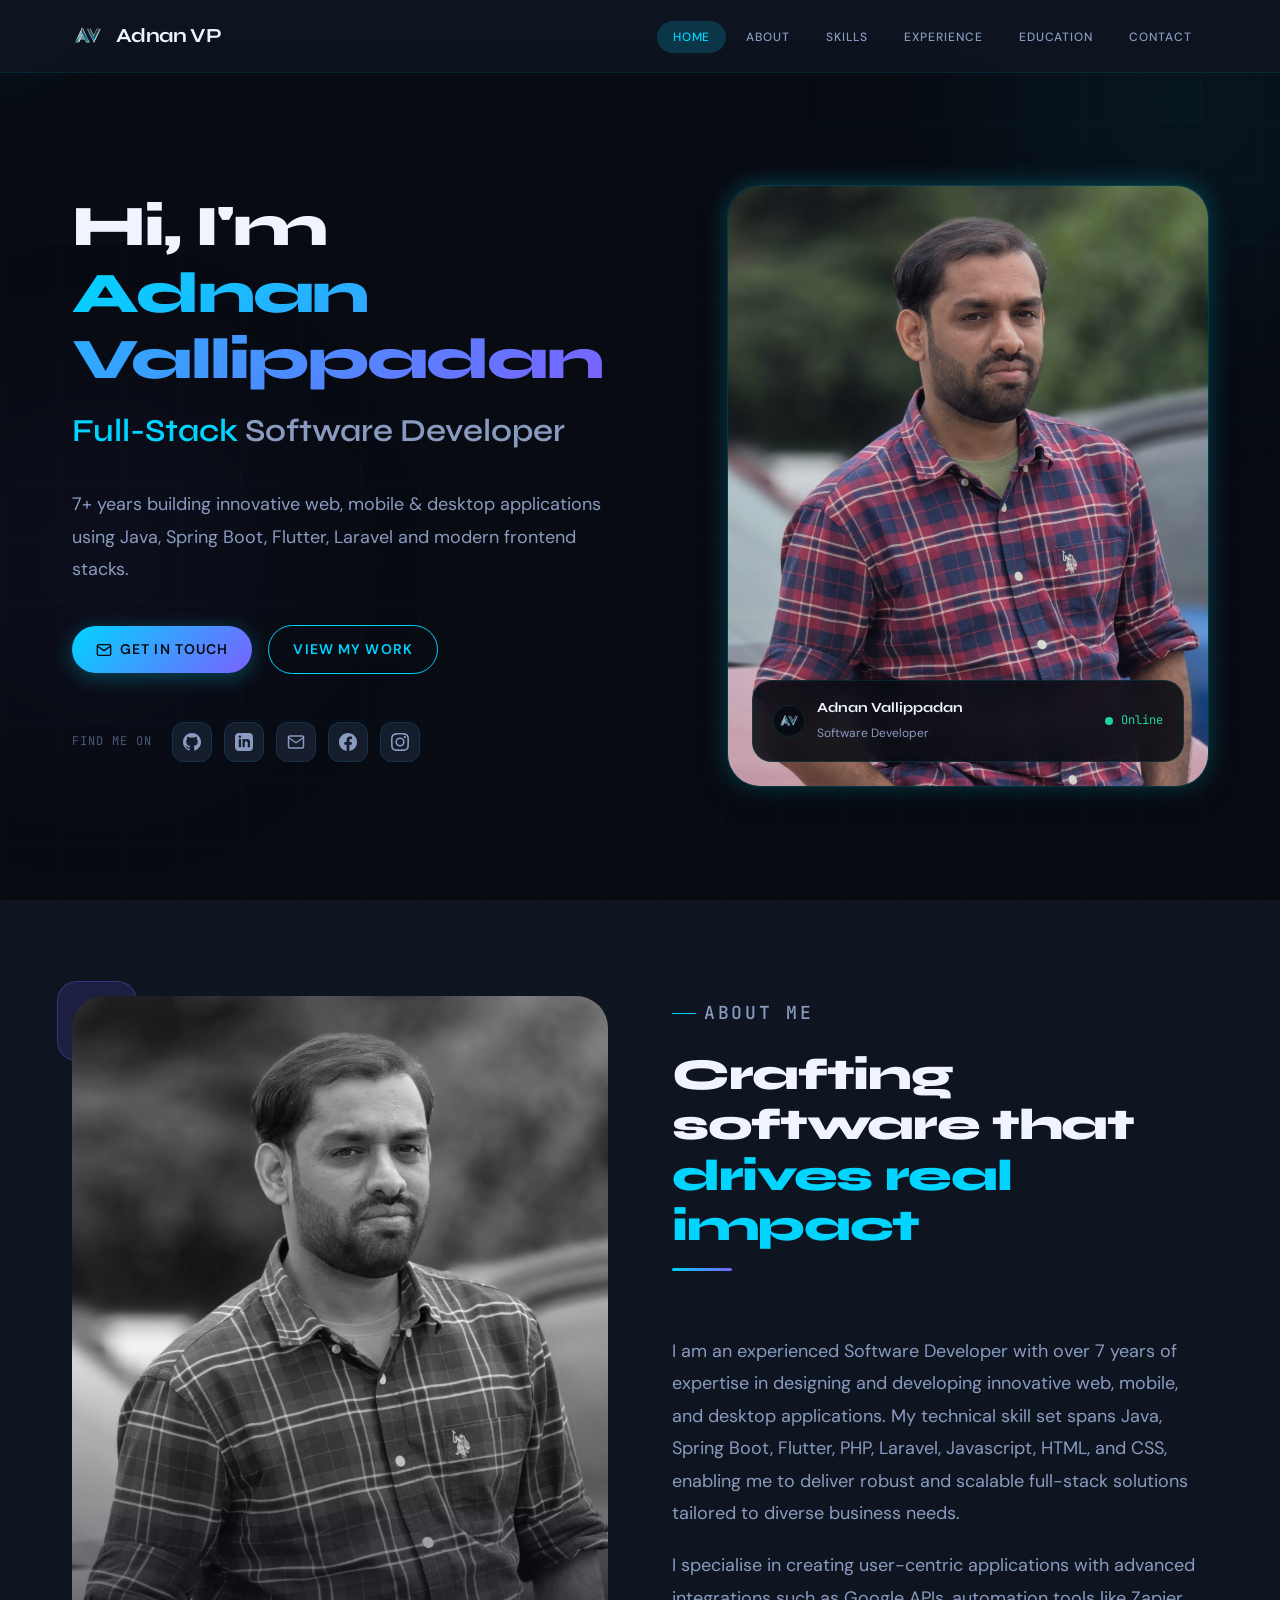
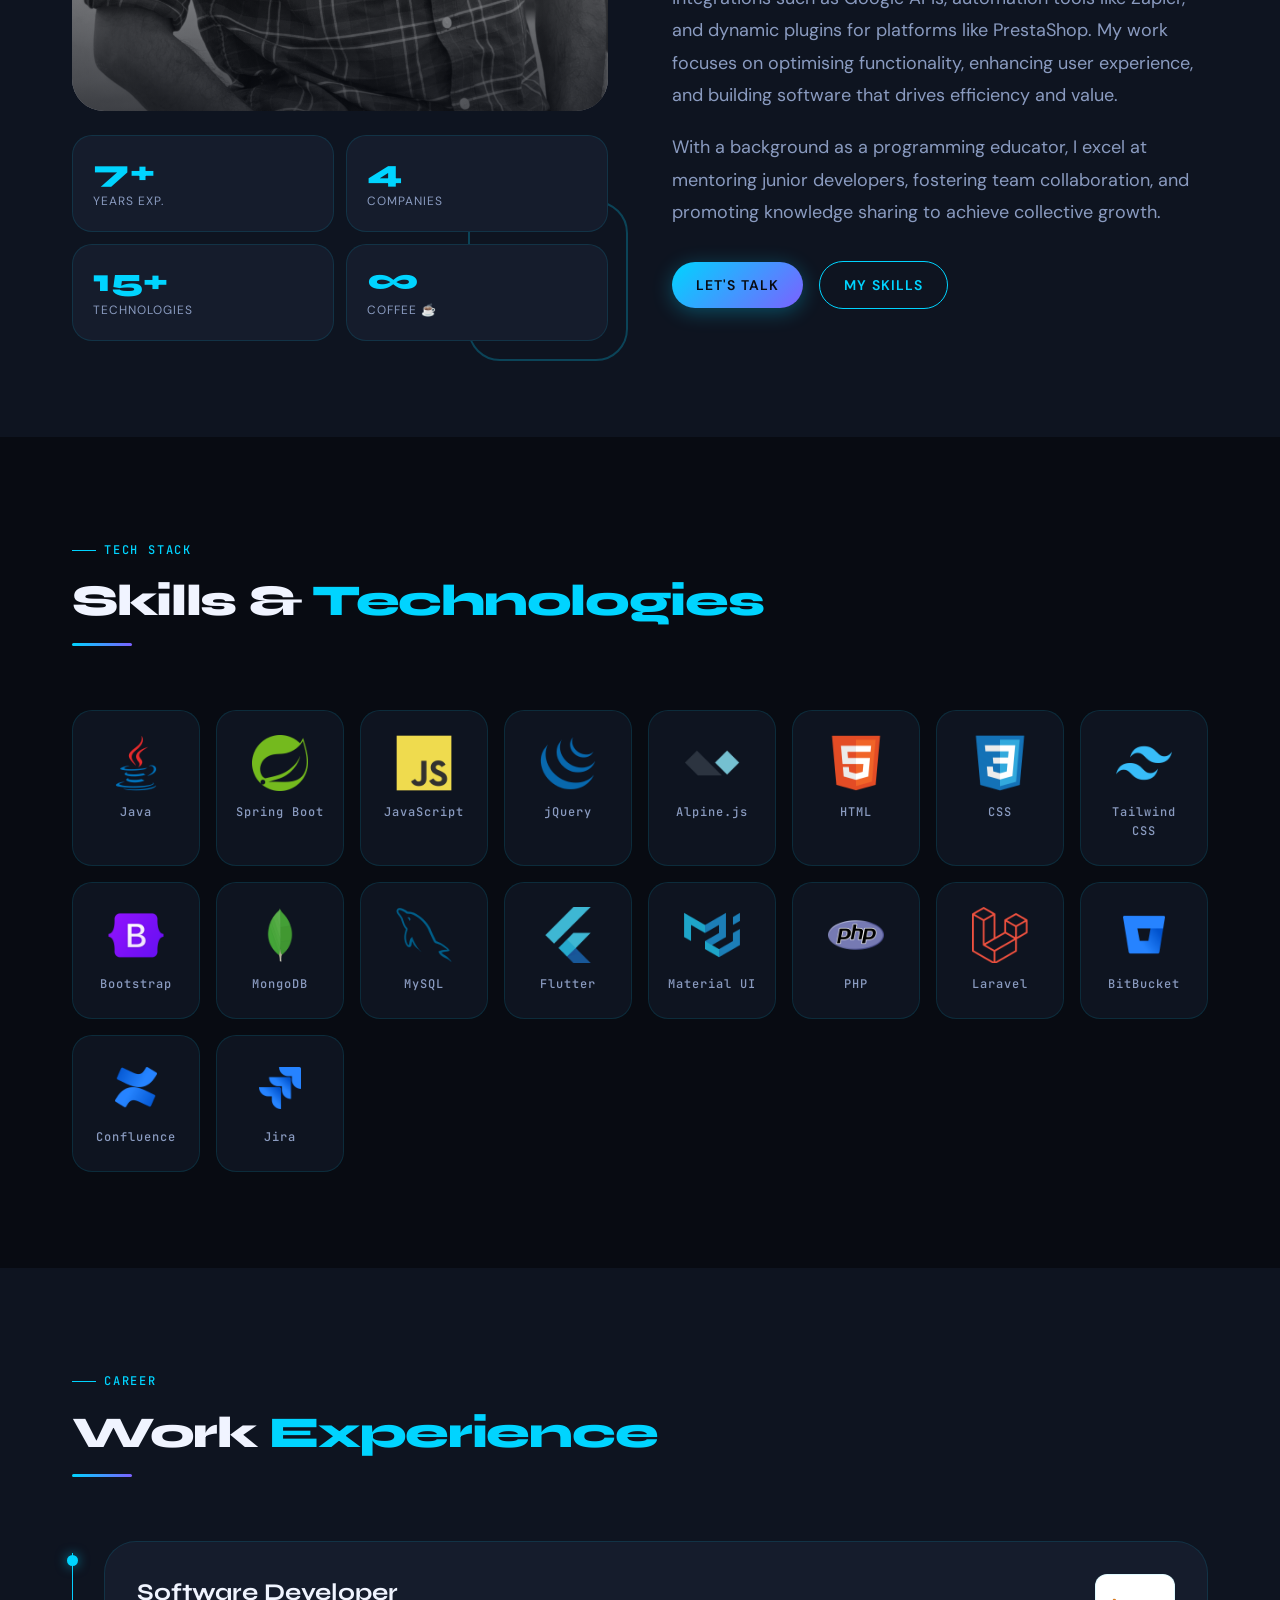
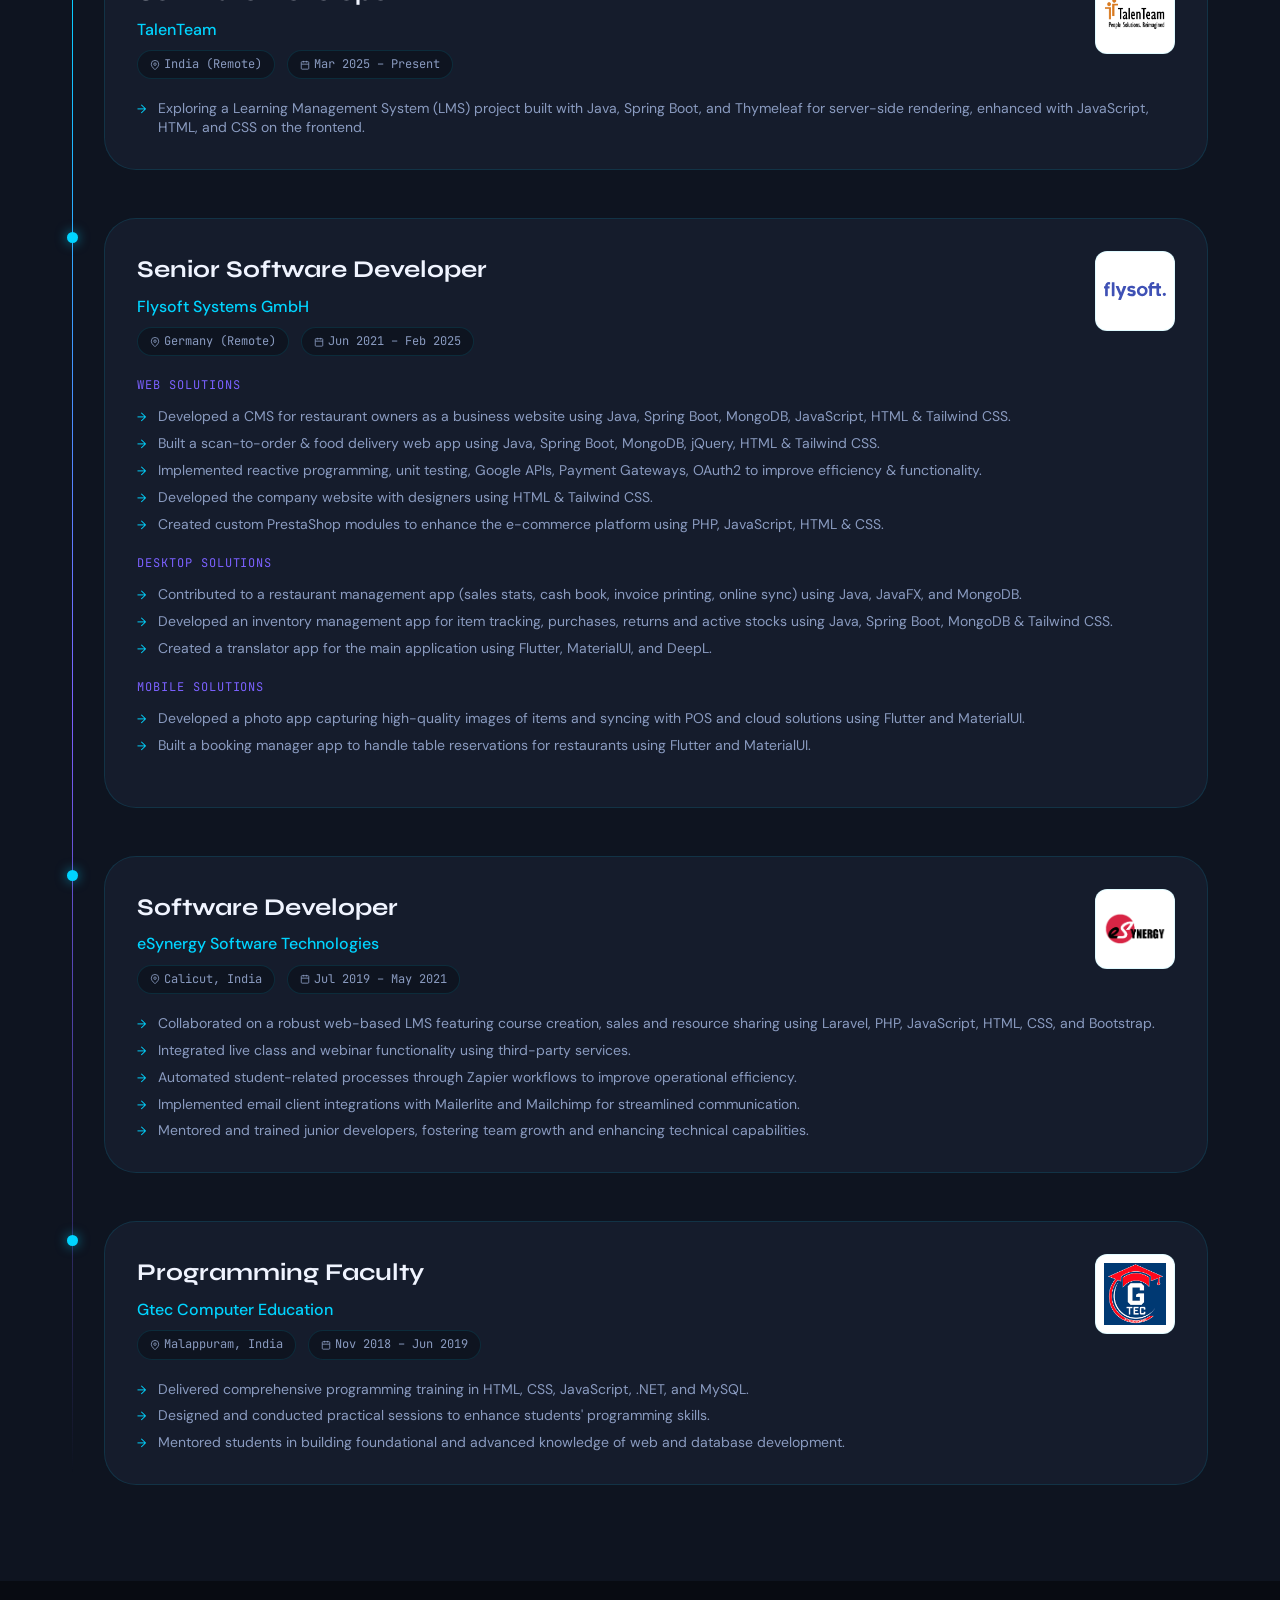
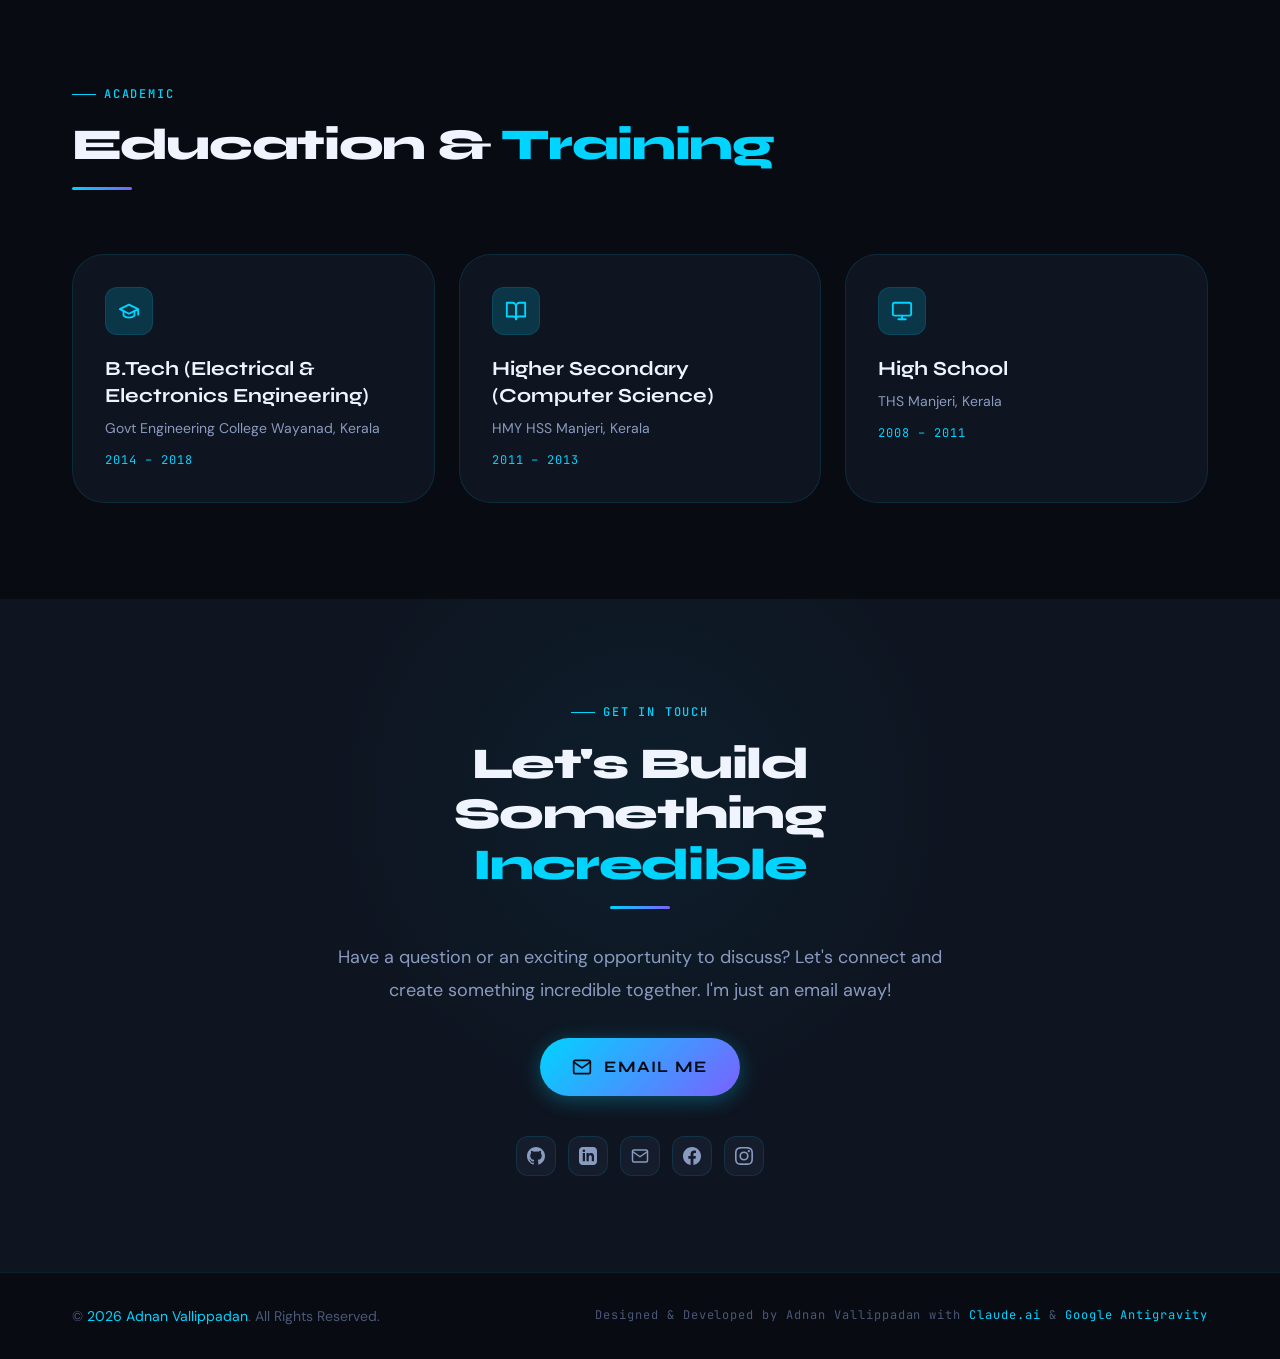
==== commit 5ea5c218: "Added Google Analytics Script" ====
--- a/index.html
+++ b/index.html
@@ -21,16 +21,14 @@
   <meta property="og:title" content="Adnan Vallippadan | Software Developer Portfolio" />
   <meta property="og:description"
     content="Full-stack software developer specialising in Java, Spring Boot, Laravel, Flutter and modern web technologies. 7+ years of experience." />
-  <meta property="og:image"
-    content="https://images.unsplash.com/photo-1724050167138-ba4083915e20?fit=max&q=80&w=1200" />
+  <meta property="og:image" content="https://adnan-vallippadan.github.io/Me/img/meta-card.png" />
 
   <!-- Twitter Card -->
   <meta name="twitter:card" content="summary_large_image" />
   <meta name="twitter:title" content="Adnan Vallippadan | Software Developer Portfolio" />
   <meta name="twitter:description"
     content="Full-stack software developer specialising in Java, Spring Boot, Laravel and Flutter." />
-  <meta name="twitter:image"
-    content="https://images.unsplash.com/photo-1724050167138-ba4083915e20?fit=max&q=80&w=1200" />
+  <meta name="twitter:image" content="https://adnan-vallippadan.github.io/Me/img/meta-card.png" />
 
   <!-- Apple / Mobile -->
   <meta name="apple-mobile-web-app-capable" content="yes" />
@@ -47,6 +45,15 @@
   <link rel="apple-touch-icon" sizes="180x180" href="./img/favicon/apple-touch-icon.png" />
   <meta name="apple-mobile-web-app-title" content="My Portfolio" />
   <link rel="manifest" href="./img/favicon/site.webmanifest" />
+  <!-- Google tag (gtag.js) -->
+  <script async src="https://www.googletagmanager.com/gtag/js?id=G-11XJTH74Q6"></script>
+  <script>
+    window.dataLayer = window.dataLayer || [];
+    function gtag() { dataLayer.push(arguments); }
+    gtag('js', new Date());
+
+    gtag('config', 'G-11XJTH74Q6');
+  </script>
 </head>
 
 <body>
@@ -143,7 +150,8 @@
             <a href="https://www.linkedin.com/in/adnan-vallippadan/" class="social-icon" aria-label="LinkedIn profile"
               target="_blank" rel="noopener noreferrer">
               <svg viewBox="0 0 24 24" fill="currentColor" aria-hidden="true">
-                <path d="M19 0h-14c-2.761 0-5 2.239-5 5v14c0 2.761 2.239 5 5 5h14c2.762 0 5-2.239 5-5v-14c0-2.761-2.238-5-5-5zm-11 19h-3v-11h3v11zm-1.5-12.268c-.966 0-1.75-.779-1.75-1.75s.784-1.75 1.75-1.75 1.75.779 1.75 1.75-.784 1.75-1.75 1.75zm13.5 12.268h-3v-5.604c0-3.368-4-3.113-4 0v5.604h-3v-11h3v1.765c1.396-2.586 7-2.777 7 2.476v6.759z"/>
+                <path
+                  d="M19 0h-14c-2.761 0-5 2.239-5 5v14c0 2.761 2.239 5 5 5h14c2.762 0 5-2.239 5-5v-14c0-2.761-2.238-5-5-5zm-11 19h-3v-11h3v11zm-1.5-12.268c-.966 0-1.75-.779-1.75-1.75s.784-1.75 1.75-1.75 1.75.779 1.75 1.75-.784 1.75-1.75 1.75zm13.5 12.268h-3v-5.604c0-3.368-4-3.113-4 0v5.604h-3v-11h3v1.765c1.396-2.586 7-2.777 7 2.476v6.759z" />
               </svg>
             </a>
             <a href="mailto:adnanvp9@gmail.com" class="social-icon" aria-label="Send email" target="_blank"
@@ -732,7 +740,8 @@
             <a href="https://www.linkedin.com/in/adnan-vallippadan/" class="social-icon" aria-label="LinkedIn profile"
               target="_blank" rel="noopener noreferrer">
               <svg viewBox="0 0 24 24" fill="currentColor" aria-hidden="true">
-                <path d="M19 0h-14c-2.761 0-5 2.239-5 5v14c0 2.761 2.239 5 5 5h14c2.762 0 5-2.239 5-5v-14c0-2.761-2.238-5-5-5zm-11 19h-3v-11h3v11zm-1.5-12.268c-.966 0-1.75-.779-1.75-1.75s.784-1.75 1.75-1.75 1.75.779 1.75 1.75-.784 1.75-1.75 1.75zm13.5 12.268h-3v-5.604c0-3.368-4-3.113-4 0v5.604h-3v-11h3v1.765c1.396-2.586 7-2.777 7 2.476v6.759z"/>
+                <path
+                  d="M19 0h-14c-2.761 0-5 2.239-5 5v14c0 2.761 2.239 5 5 5h14c2.762 0 5-2.239 5-5v-14c0-2.761-2.238-5-5-5zm-11 19h-3v-11h3v11zm-1.5-12.268c-.966 0-1.75-.779-1.75-1.75s.784-1.75 1.75-1.75 1.75.779 1.75 1.75-.784 1.75-1.75 1.75zm13.5 12.268h-3v-5.604c0-3.368-4-3.113-4 0v5.604h-3v-11h3v1.765c1.396-2.586 7-2.777 7 2.476v6.759z" />
               </svg>
             </a>
             <a href="mailto:adnanvp9@gmail.com" class="social-icon" aria-label="Send email" target="_blank"
@@ -772,12 +781,17 @@
         © <span id="year"></span> <span>Adnan Vallippadan</span>. All Rights Reserved.
       </p>
       <p class="footer__credit">
-        Designed &amp; Developed by Adnan Vallippadan with <a href="https://claude.ai" target="_blank" rel="noopener noreferrer">Claude.ai</a> &amp; <a href="https://antigravity.google/" target="_blank" rel="noopener noreferrer">Antigravity</a>
+        Designed &amp; Developed by Adnan Vallippadan with <a href="https://claude.ai" target="_blank"
+          rel="noopener noreferrer">Claude.ai</a> &amp; <a href="https://antigravity.google/" target="_blank"
+          rel="noopener noreferrer">Google Antigravity</a>
       </p>
     </div>
   </footer>
 
   <script src="js/main.js"></script>
+  <script>
+    initialize();
+  </script>
 </body>
 
 </html>
